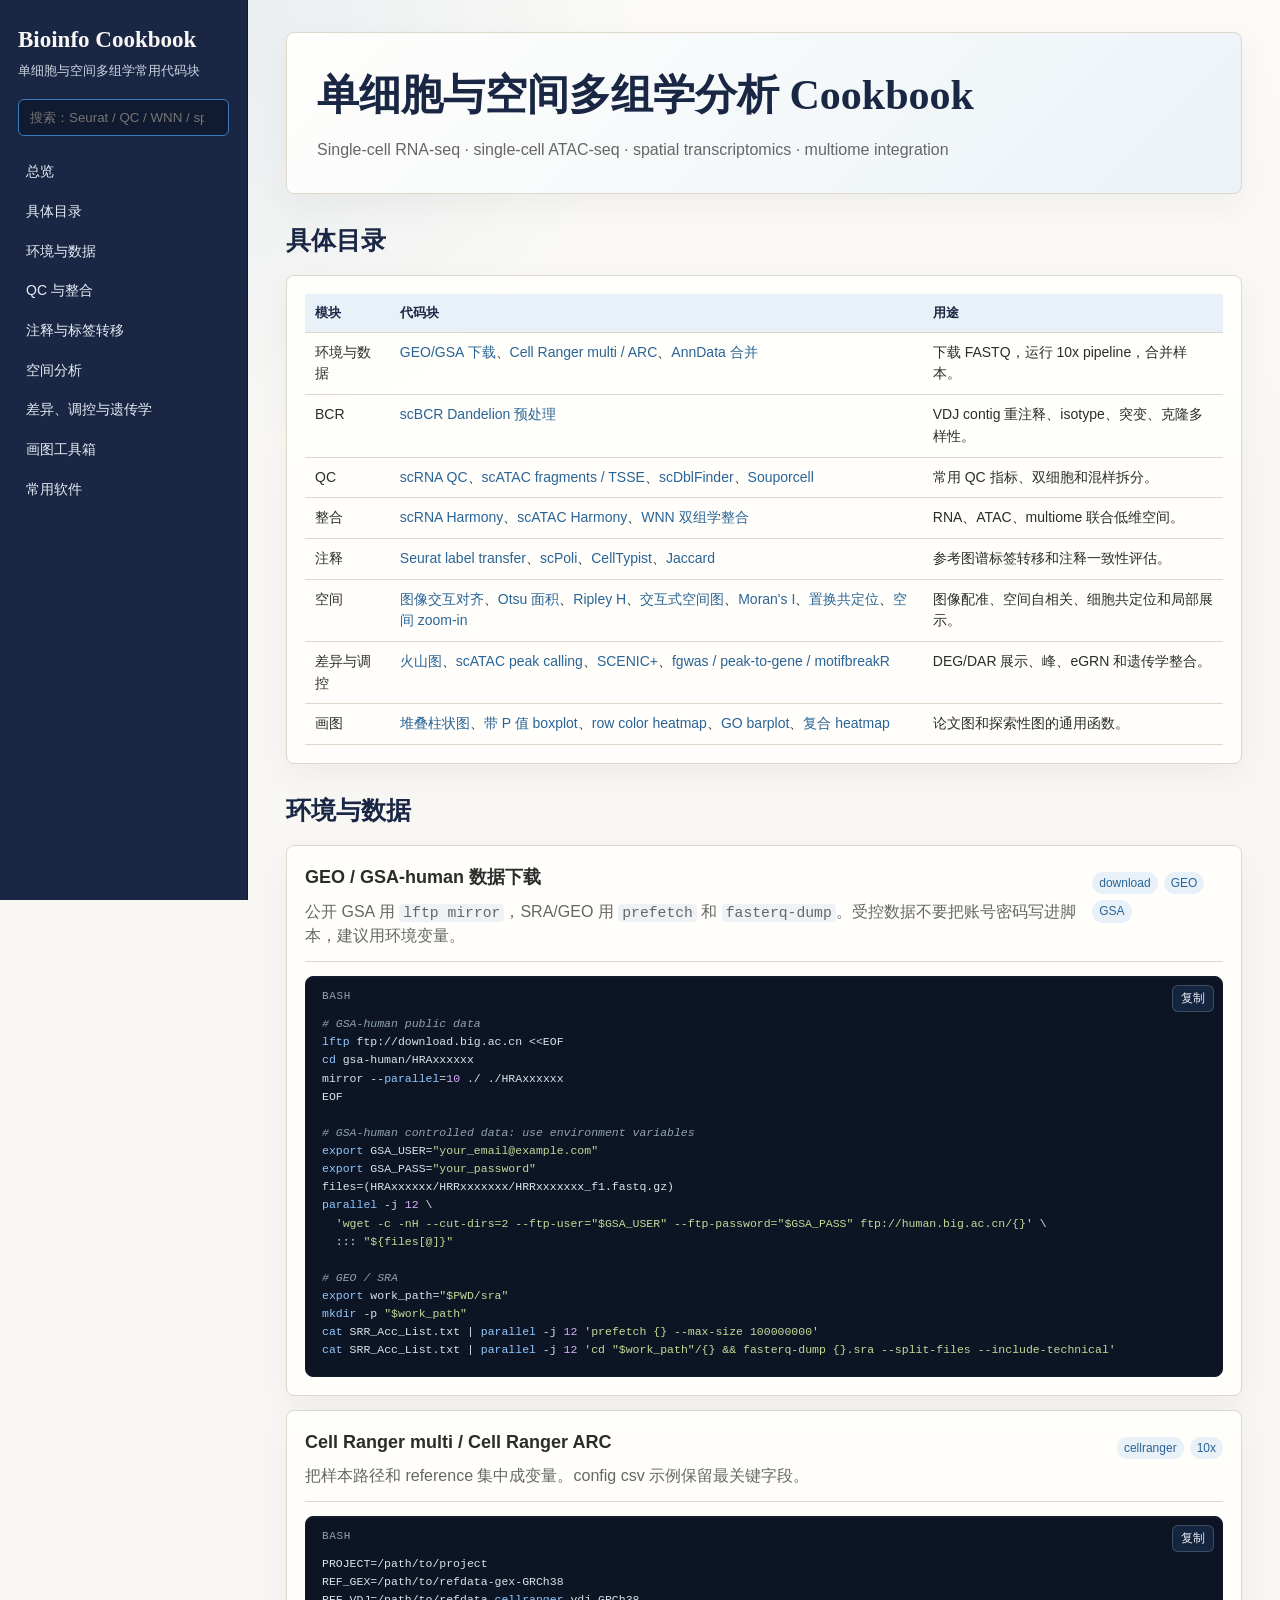
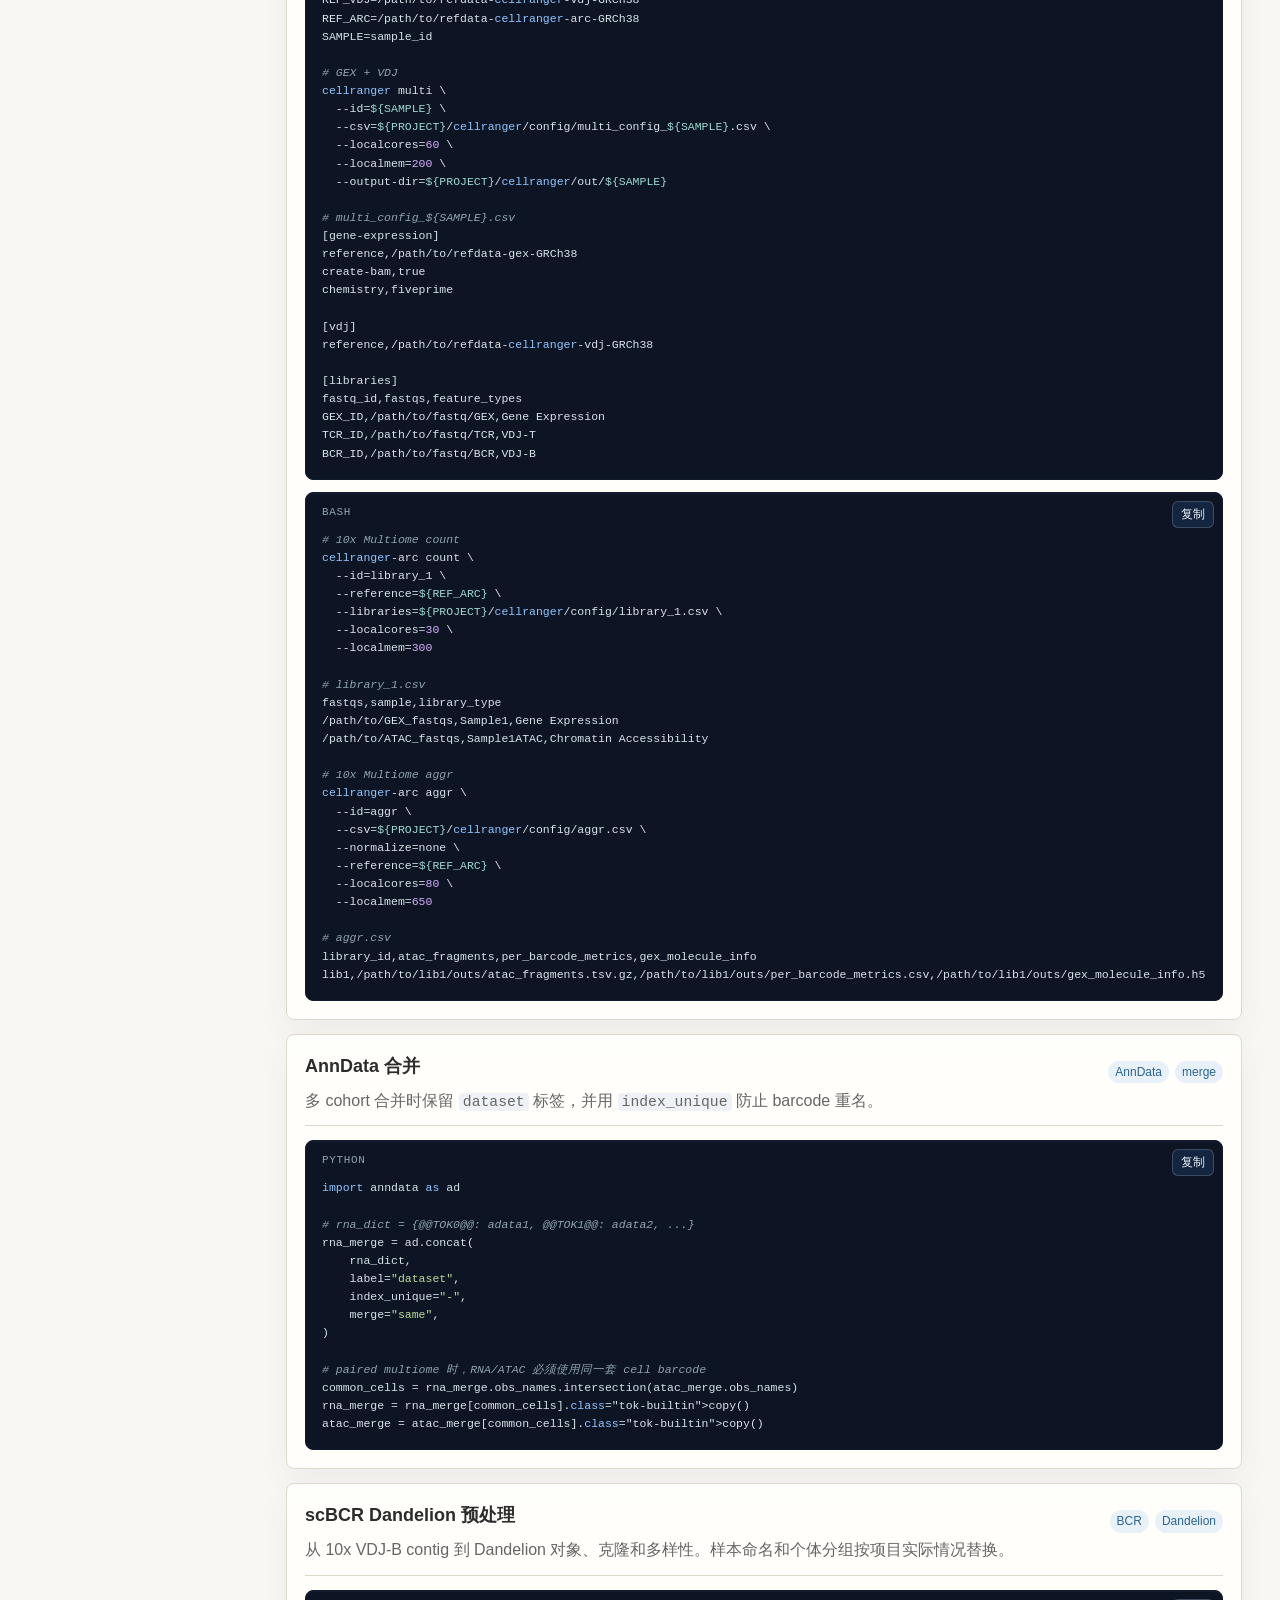
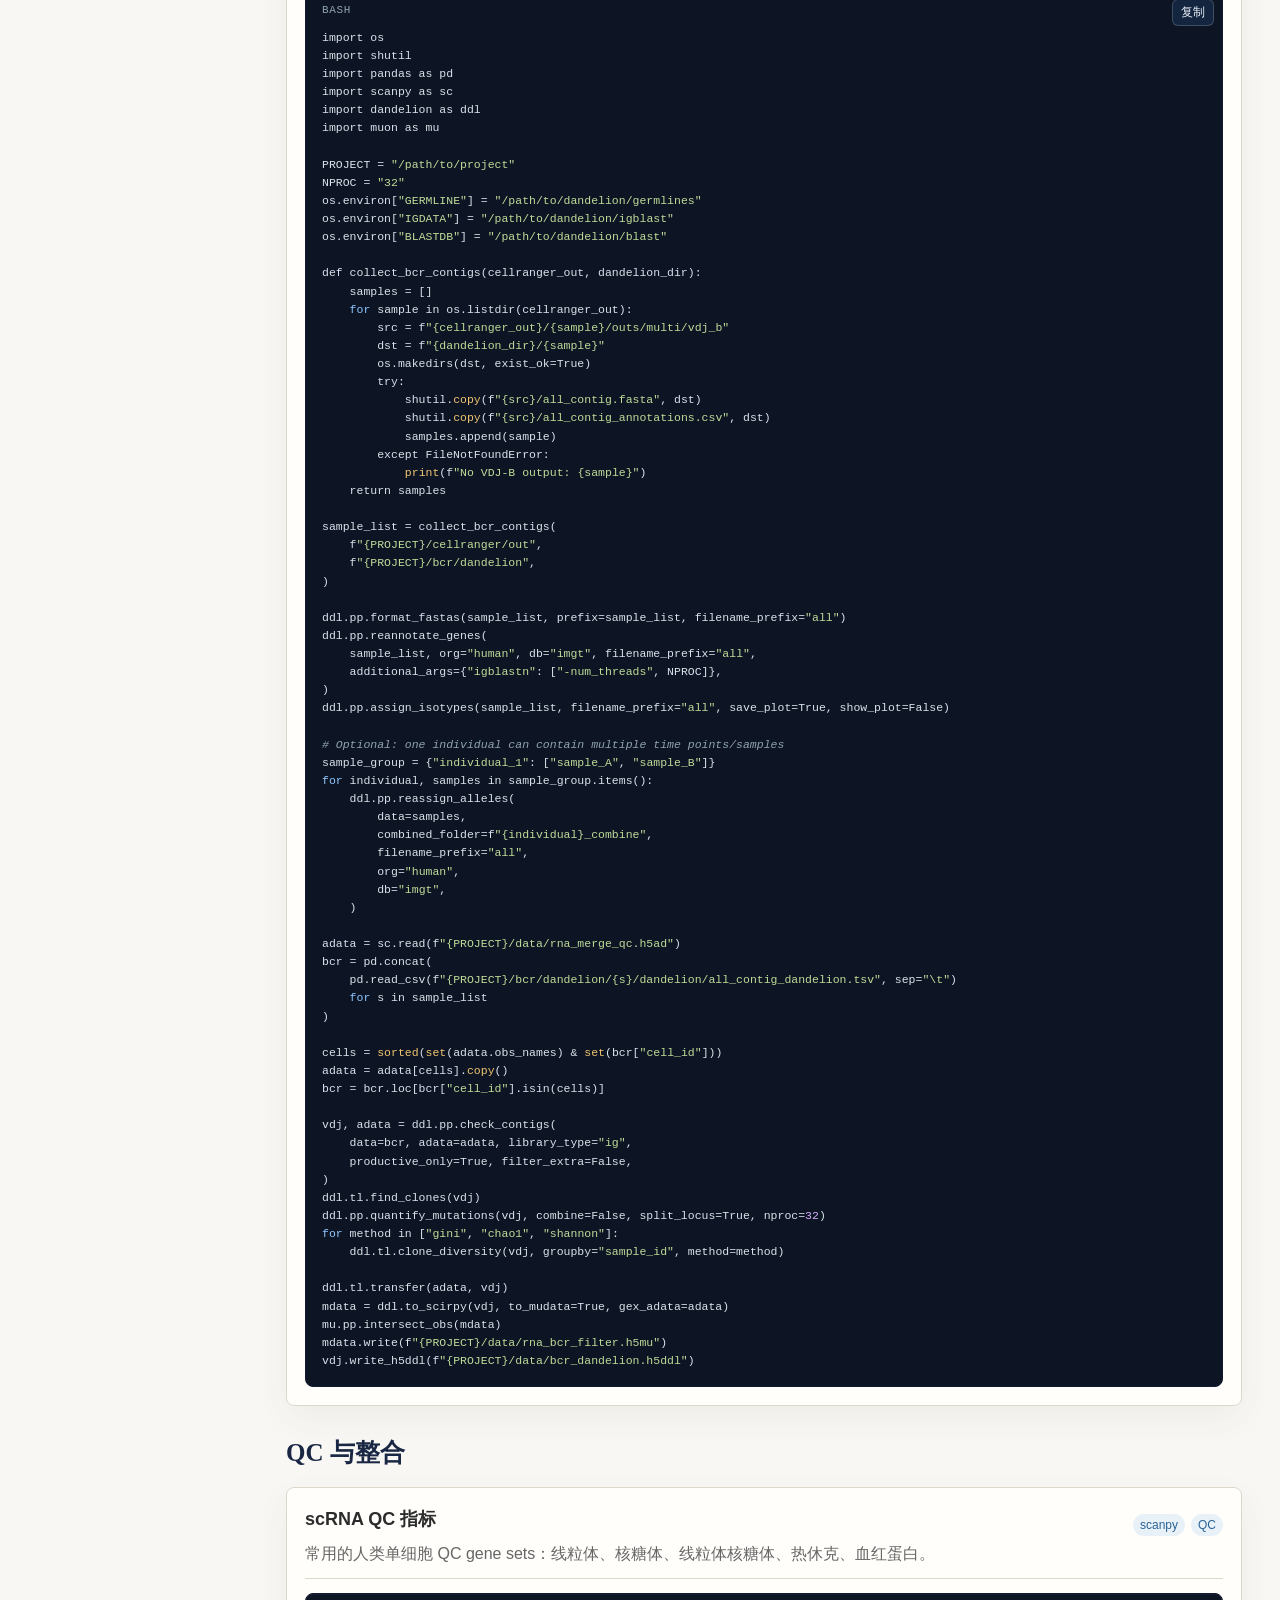
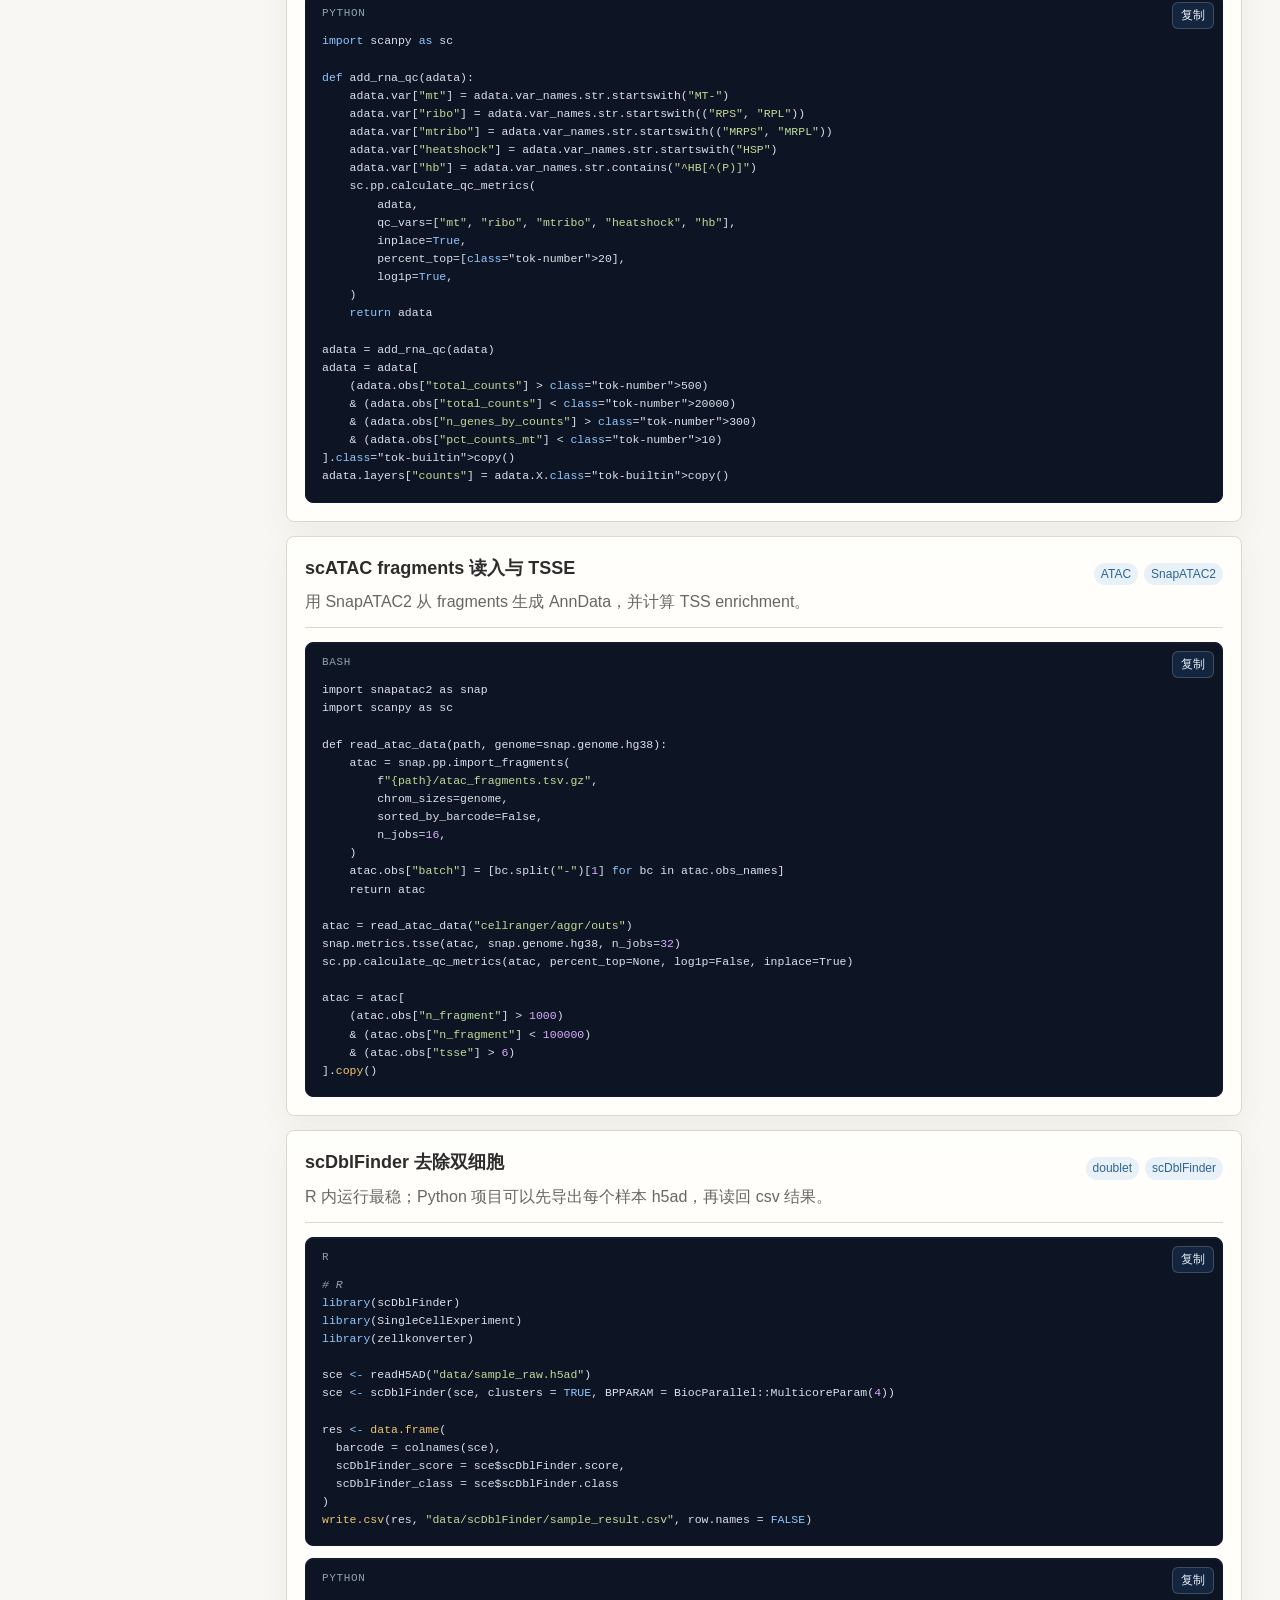
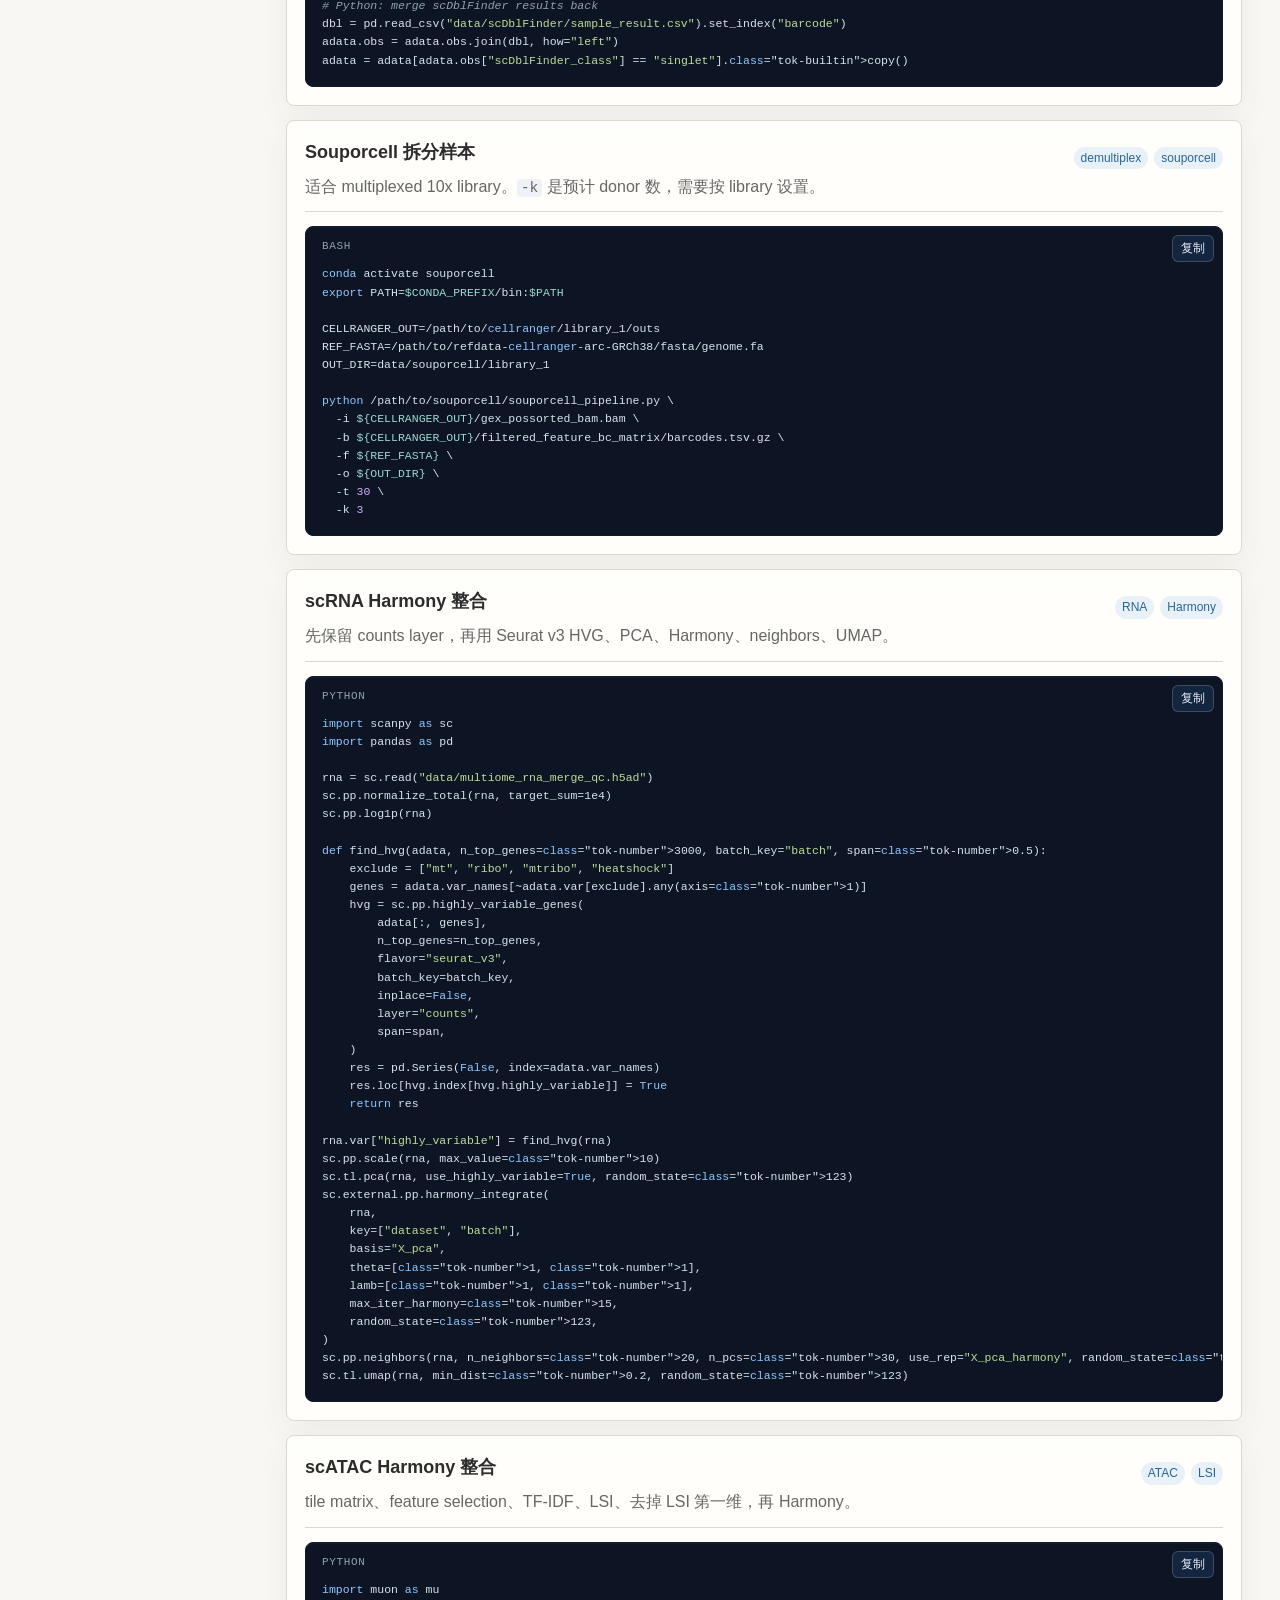
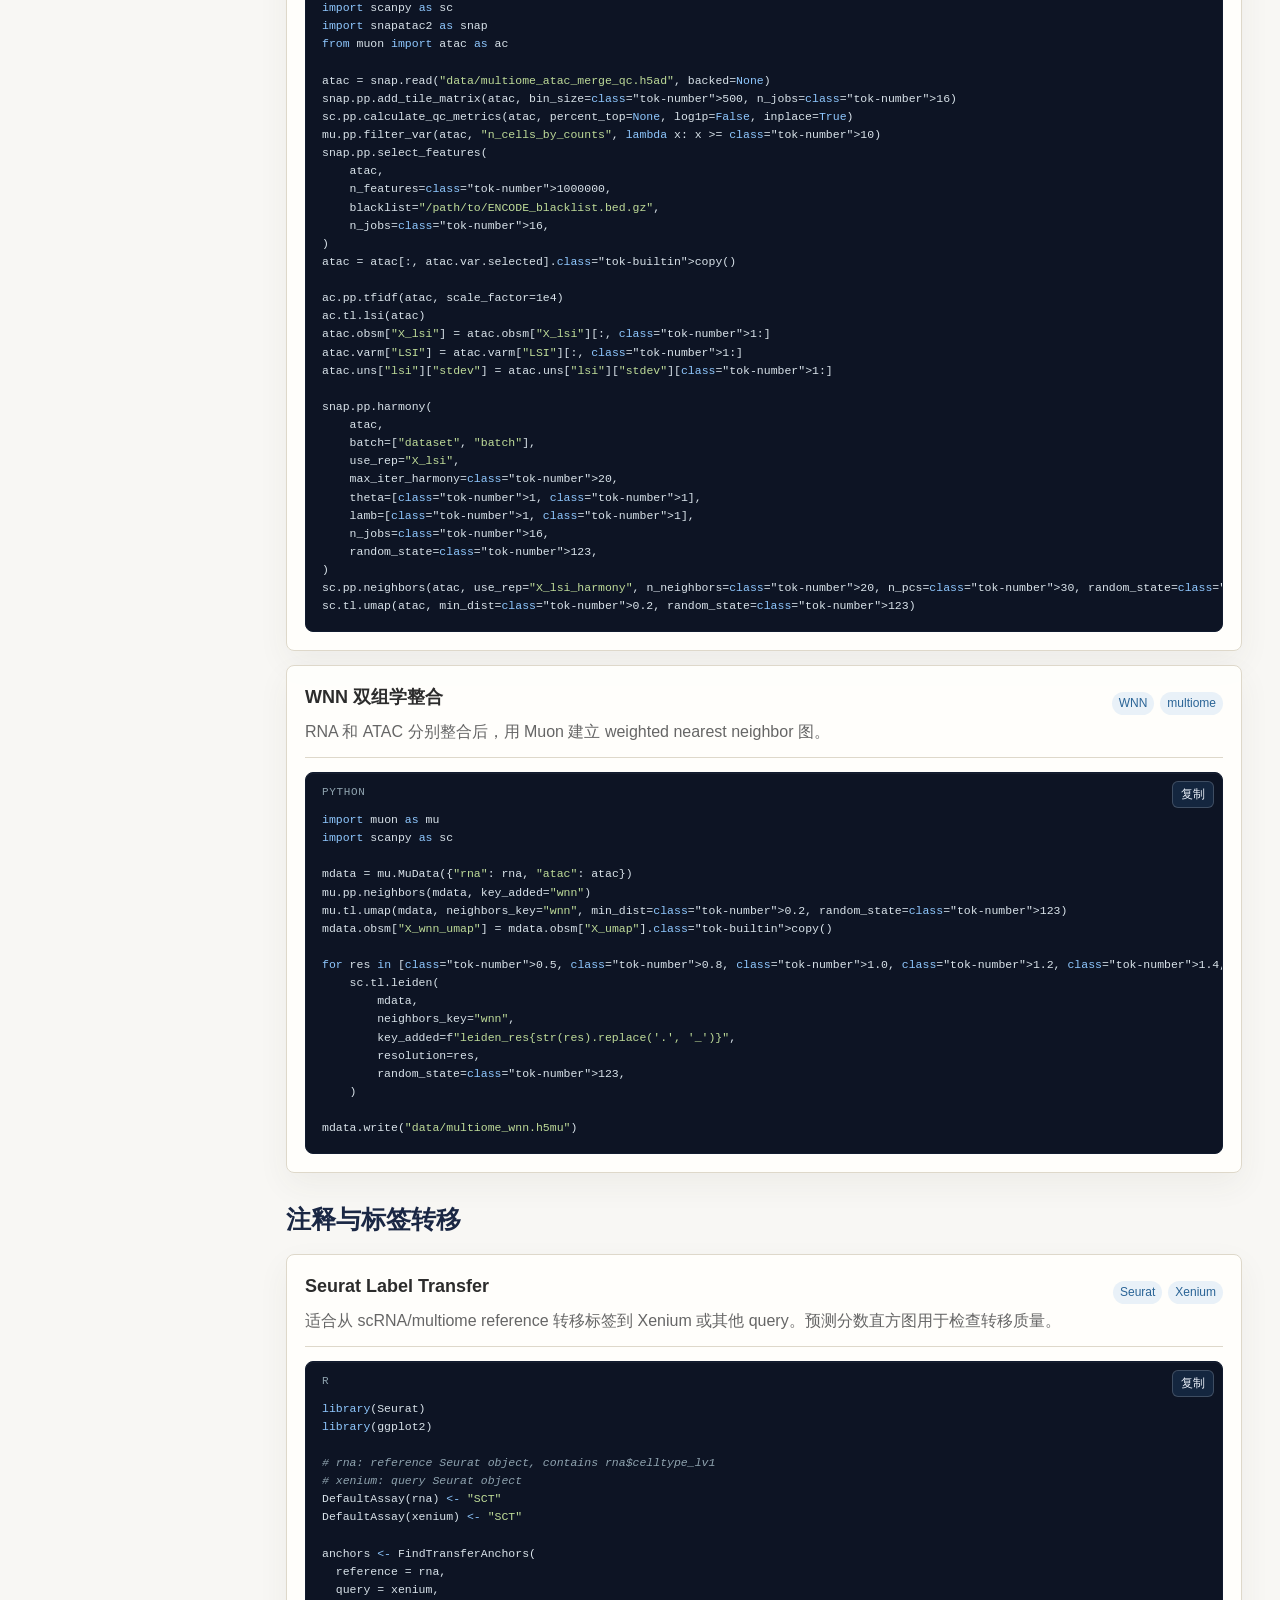
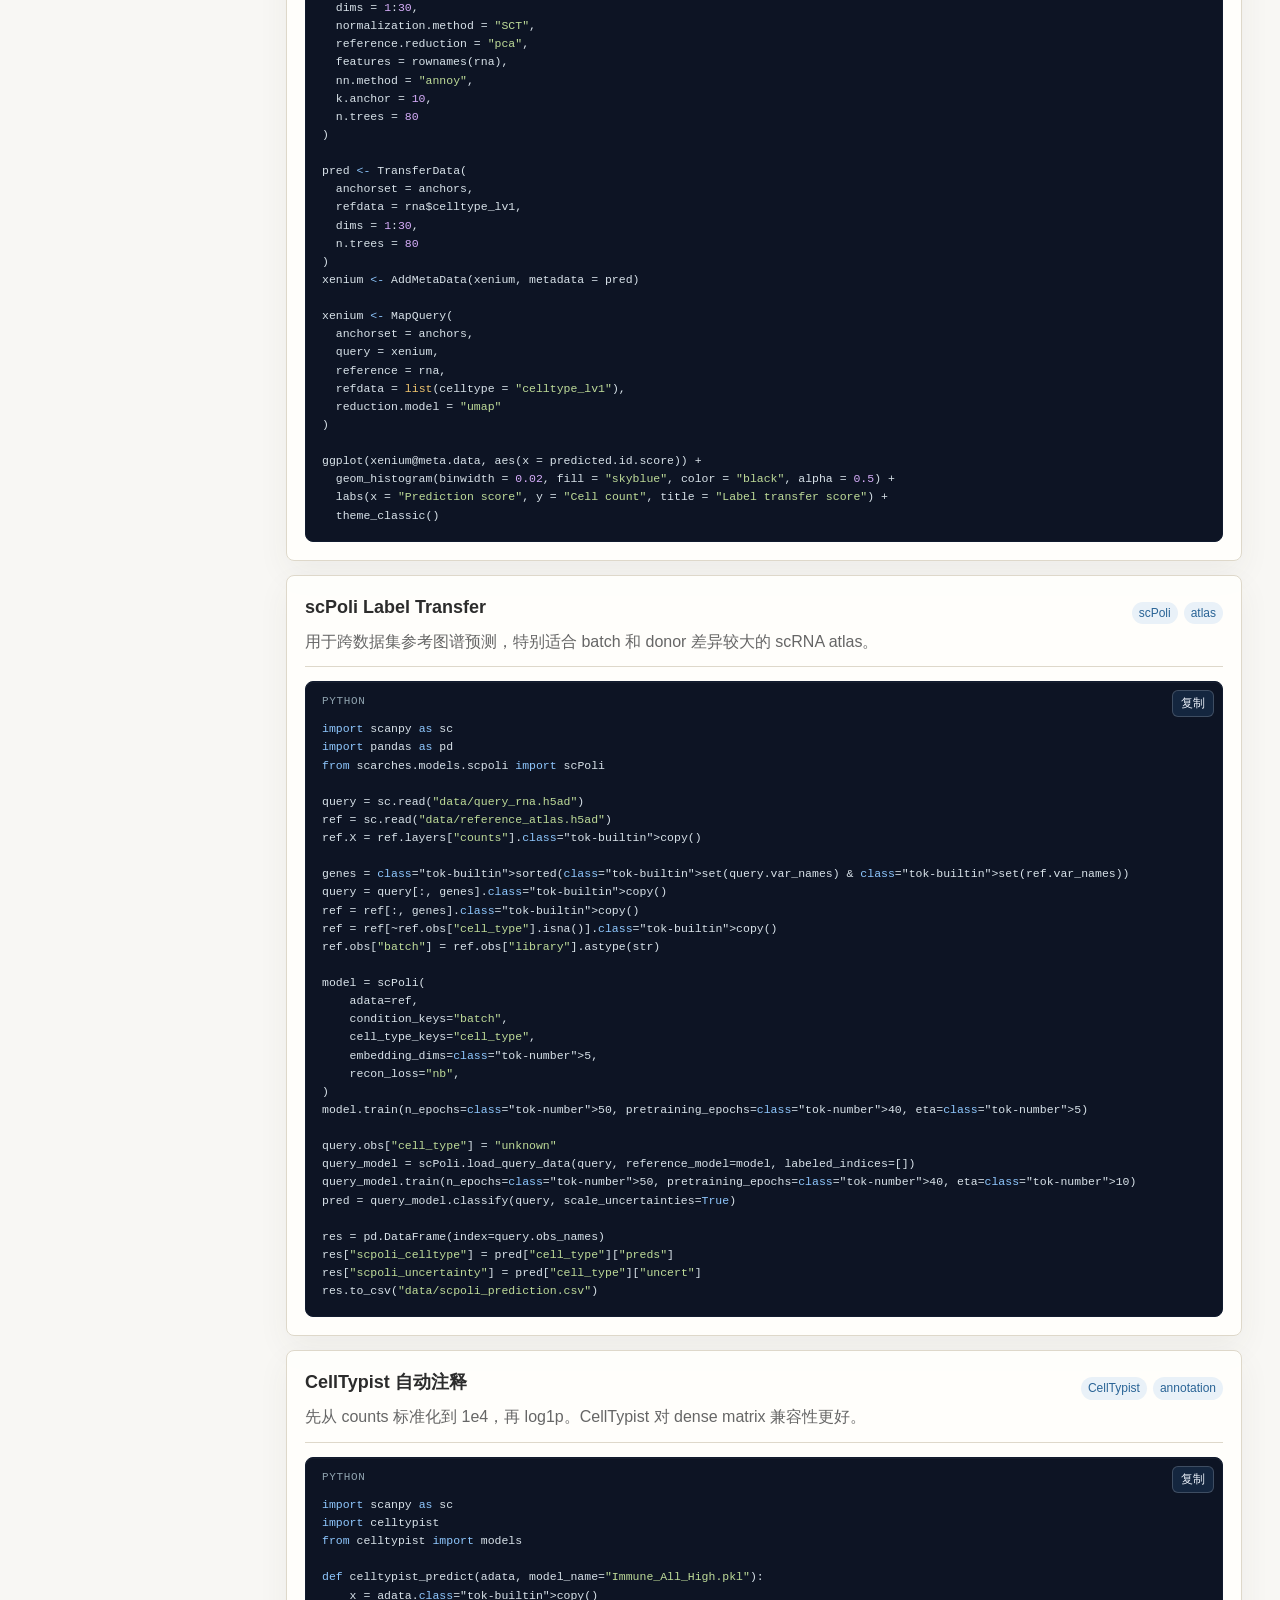
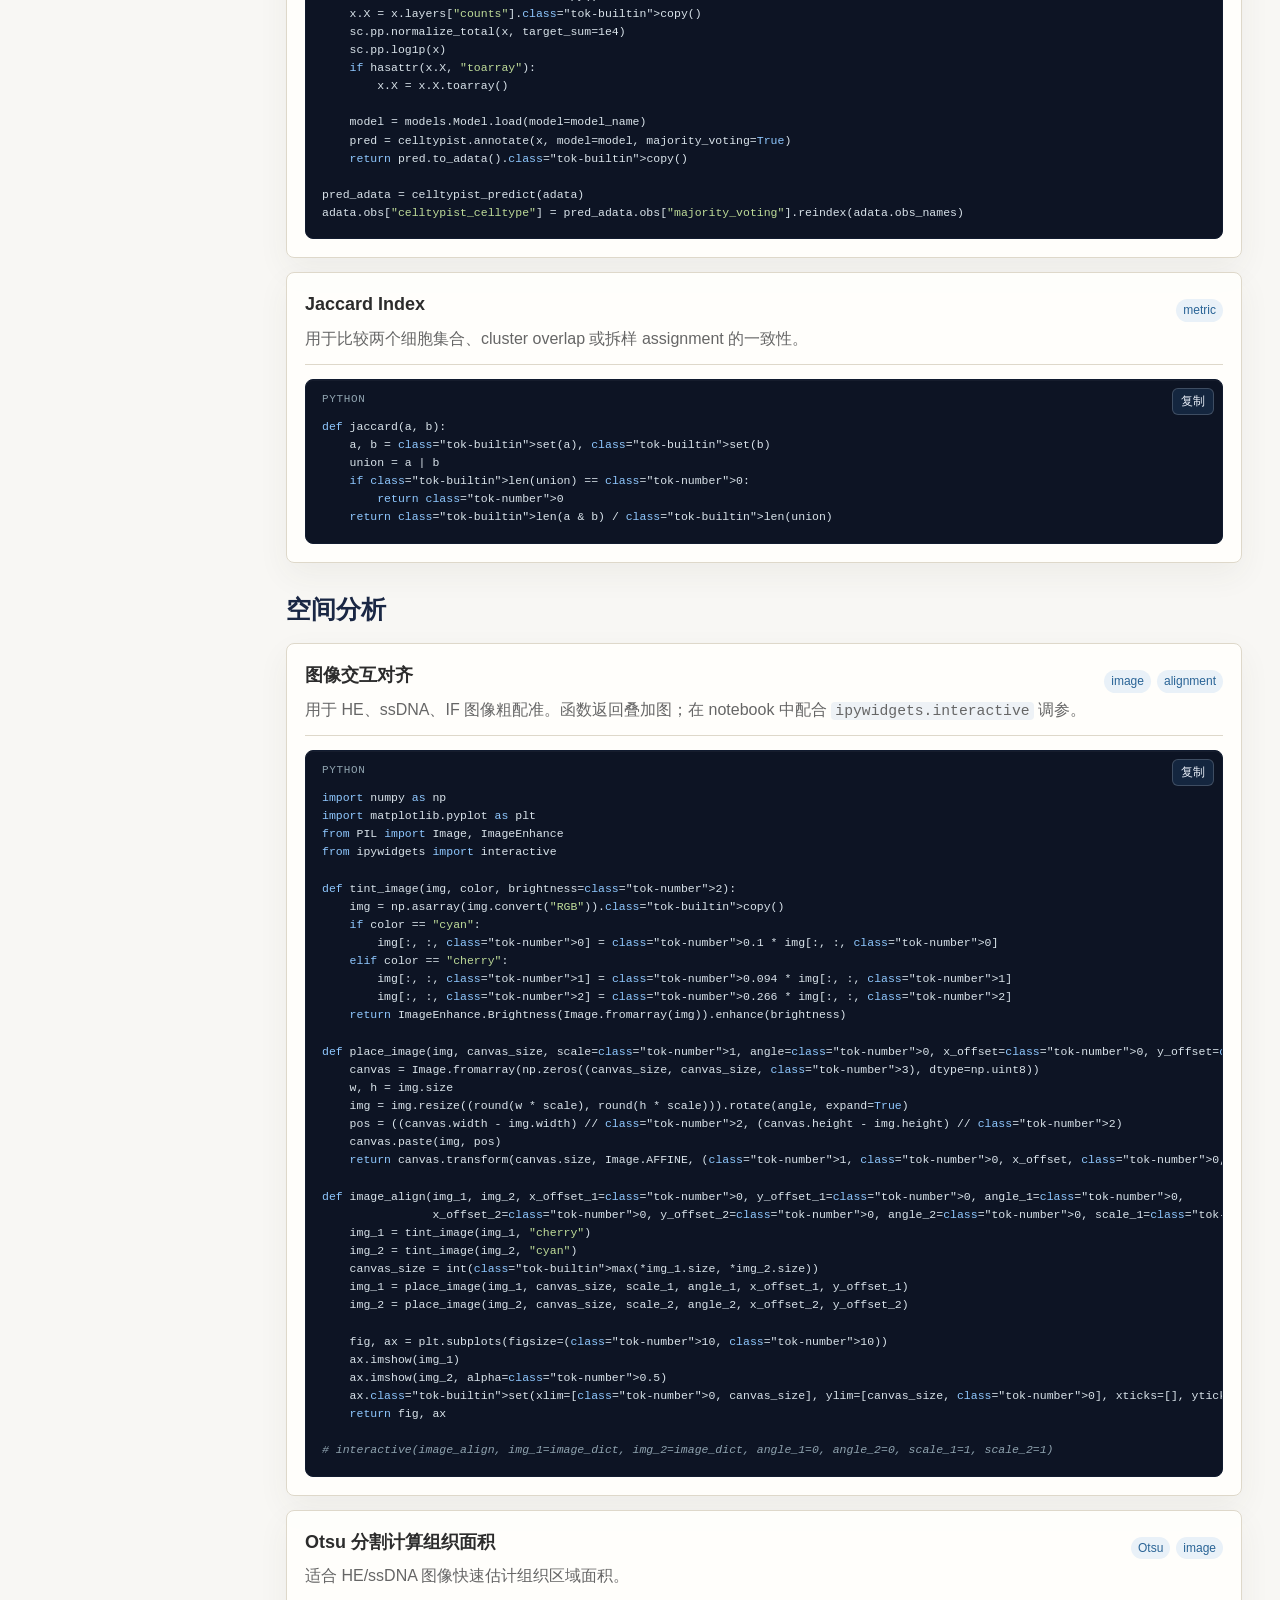
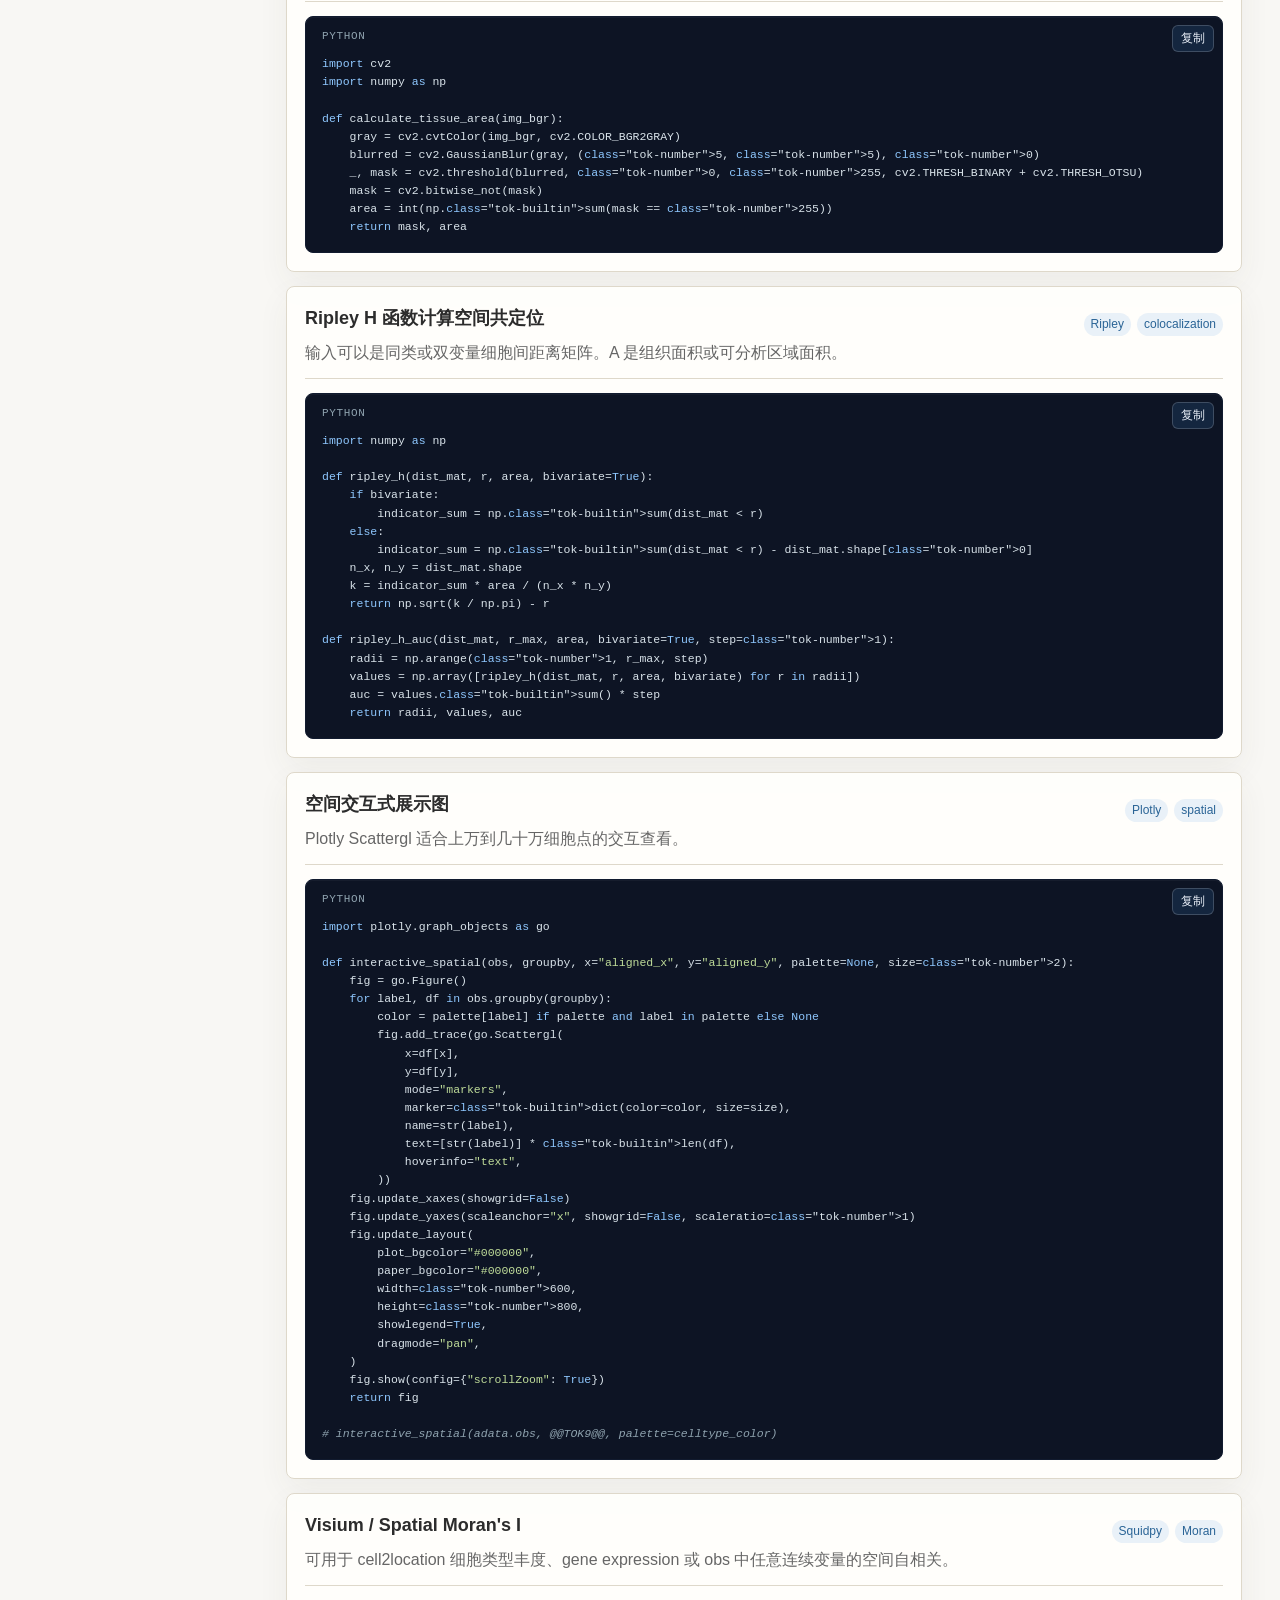
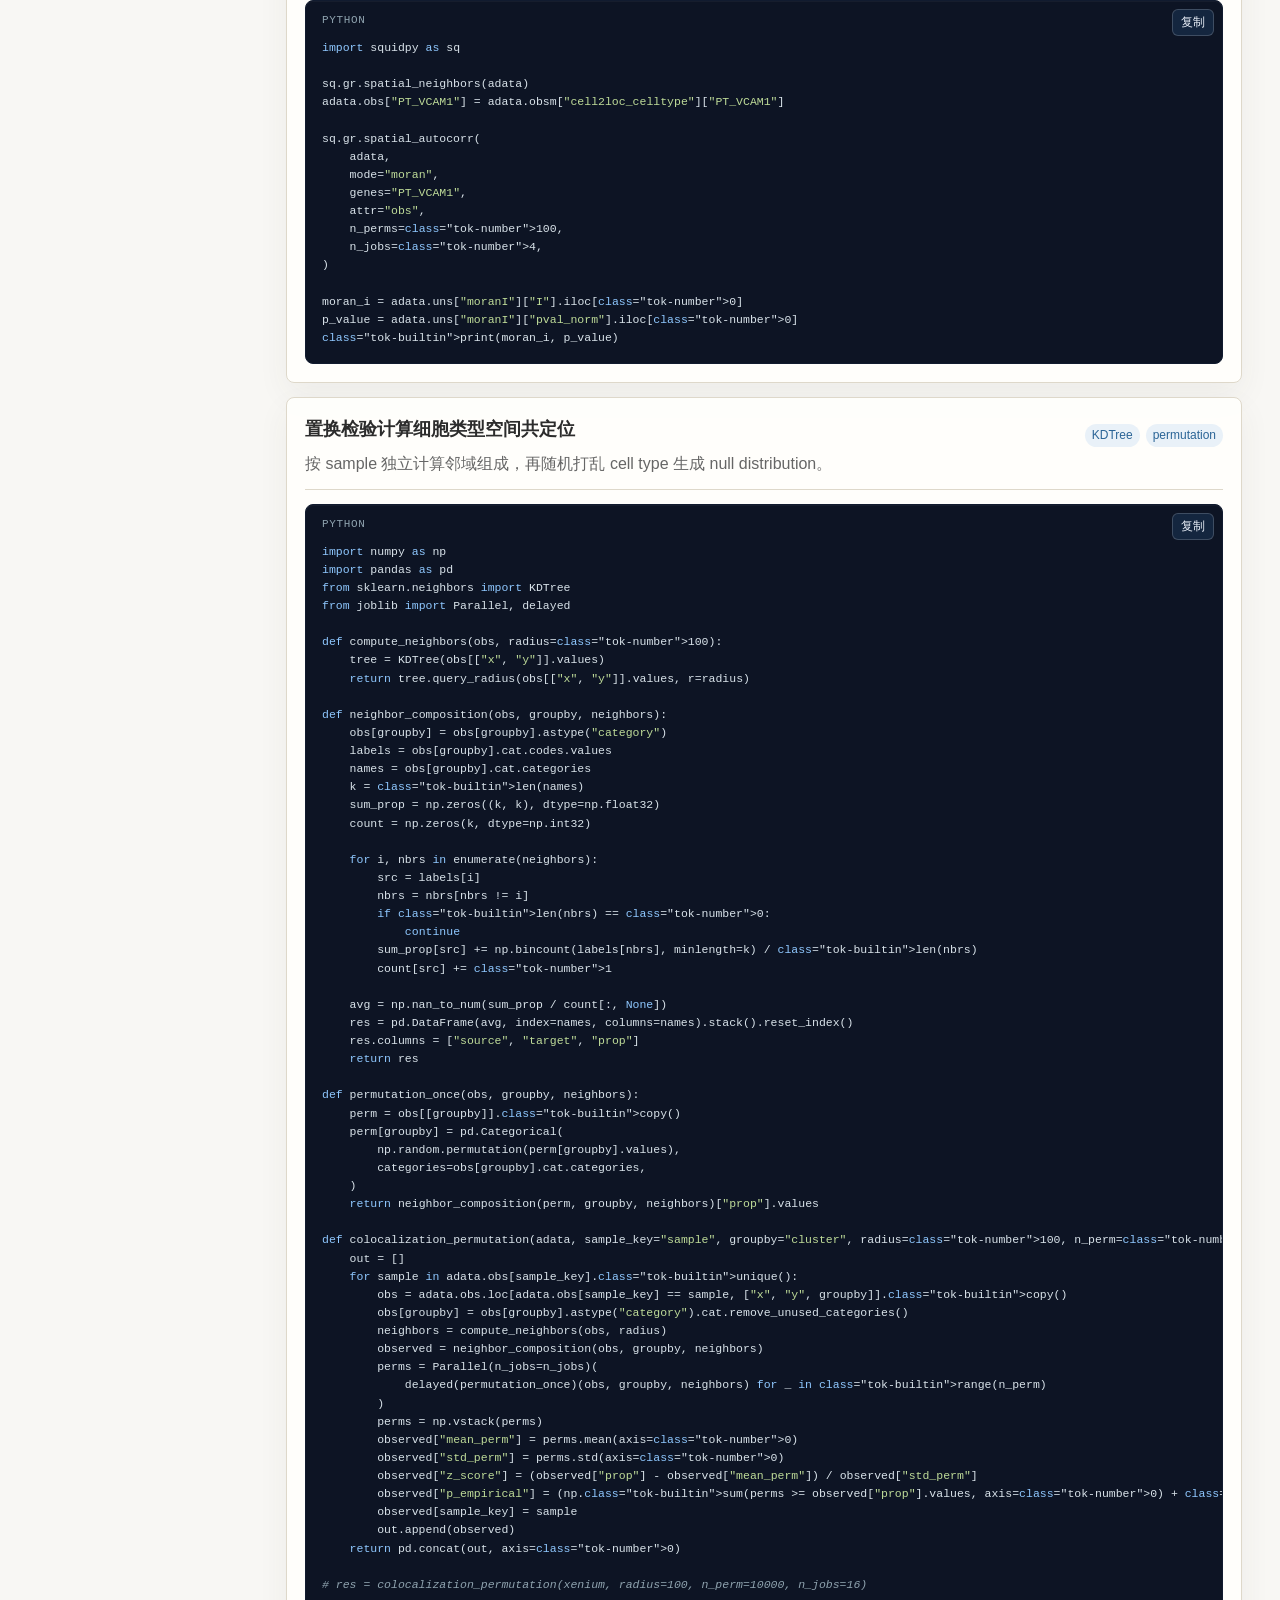
==== resources/bioinformatics_cookbook.html @ 4b8e0421 "Add interactive resources pages" ====
<!doctype html>
<html lang="zh-CN">
<head>
  <meta charset="utf-8">
  <meta name="viewport" content="width=device-width, initial-scale=1">
  <title>单细胞与空间多组学 Cookbook</title>
  <style>
    :root {
      --bg: #f8f7f4;
      --bg-soft: #fbfaf7;
      --ink: #2c2c2c;
      --muted: #666;
      --panel: rgba(255, 255, 252, 0.94);
      --line: #ded8ca;
      --accent: #2a6496;
      --accent-2: #c69c4a;
      --accent-soft: #e9f1f8;
      --deep: #1a2744;
      --blue: #3a7cbd;
      --code: #0d1424;
      --code-line: #17213a;
      --warn: #f8efe2;
    }
    * { box-sizing: border-box; }
    body {
      margin: 0;
      color: var(--ink);
      background:
        radial-gradient(circle at 15% 0%, rgba(58, 124, 189, 0.10), transparent 28rem),
        linear-gradient(180deg, #fbfaf6 0%, var(--bg) 32rem);
      font-family: -apple-system, BlinkMacSystemFont, "Segoe UI", "Noto Sans SC", sans-serif;
      line-height: 1.55;
    }
    a { color: var(--accent); text-decoration: none; }
    a:hover { text-decoration: underline; }
    .layout { display: grid; grid-template-columns: 248px minmax(0, 1fr); min-height: 100vh; }
    aside {
      position: sticky;
      top: 0;
      height: 100vh;
      overflow: auto;
      padding: 26px 18px;
      color: #f8f7f4;
      background: #1a2744;
      border-right: 1px solid #101a30;
      backdrop-filter: blur(16px);
    }
    aside h1 {
      margin: 0 0 8px;
      font-family: Georgia, "Times New Roman", "Noto Serif SC", serif;
      font-size: 23px;
      line-height: 1.18;
      color: #f8f7f4;
    }
    aside p { margin: 0 0 18px; color: #cbd5e1; font-size: 13px; }
    aside input {
      width: 100%;
      padding: 10px 11px;
      border: 1px solid #3a7cbd;
      border-radius: 6px;
      color: #f8f7f4;
      background: #101a30;
      outline: none;
    }
    aside input:focus { border-color: var(--accent); box-shadow: 0 0 0 3px rgba(42, 100, 150, 0.13); }
    nav { display: grid; gap: 4px; margin-top: 18px; }
    nav a { display: block; padding: 7px 8px; border-radius: 6px; color: #e6edf5; font-size: 14px; }
    nav a:hover { background: rgba(58, 124, 189, 0.25); text-decoration: none; }
    main { max-width: 1180px; width: 100%; margin: 0 auto; padding: 32px 28px 64px; }
    .hero, .card, .recipe, .table-wrap {
      background: var(--panel);
      border: 1px solid var(--line);
      border-radius: 8px;
      padding: 18px;
      box-shadow: 0 12px 32px rgba(68, 64, 55, 0.06);
    }
    .hero {
      padding: 30px;
      background:
        linear-gradient(135deg, rgba(255, 255, 252, 0.98), rgba(233, 241, 248, 0.92)),
        var(--panel);
    }
    .hero h2 {
      margin: 0 0 10px;
      font-family: Georgia, "Times New Roman", "Noto Serif SC", serif;
      font-size: clamp(28px, 4vw, 42px);
      font-weight: 650;
      letter-spacing: 0;
      color: var(--deep);
    }
    .hero p { margin: 0; max-width: 880px; color: var(--muted); }
    section { margin-top: 28px; }
    section > h2 {
      margin: 0 0 14px;
      font-family: Georgia, "Times New Roman", "Noto Serif SC", serif;
      font-size: 25px;
      color: var(--deep);
    }
    .grid { display: grid; grid-template-columns: repeat(2, minmax(0, 1fr)); gap: 14px; }
    .card h3, .recipe h3 { margin: 0 0 8px; font-size: 18px; }
    .card p, .recipe p { margin: 7px 0; }
    .recipe { margin-bottom: 14px; scroll-margin-top: 20px; }
    .recipe header {
      display: flex;
      align-items: flex-start;
      justify-content: space-between;
      gap: 14px;
      padding-bottom: 12px;
      margin-bottom: 14px;
      border-bottom: 1px solid var(--line);
    }
    .recipe header p { margin: 4px 0 0; color: var(--muted); }
    .recipe:hover { border-color: #c2d4ce; }
    .tags { display: flex; flex-wrap: wrap; gap: 6px; margin-top: 8px; }
    .tag {
      display: inline-block;
      padding: 2px 7px;
      border-radius: 999px;
      color: var(--accent);
      background: var(--accent-soft);
      font-size: 12px;
      white-space: nowrap;
    }
    .meta {
      display: grid;
      grid-template-columns: repeat(3, minmax(0, 1fr));
      gap: 10px;
      margin: 12px 0;
    }
    .meta div {
      padding: 10px;
      border: 1px solid var(--line);
      border-radius: 6px;
      background: #fbfcfe;
      font-size: 13px;
    }
    .meta strong { display: block; color: var(--muted); font-size: 12px; }
    table { width: 100%; border-collapse: collapse; font-size: 14px; }
    th, td { padding: 9px 10px; border-bottom: 1px solid var(--line); text-align: left; vertical-align: top; }
    th { background: #e9f1f8; color: var(--deep); font-size: 13px; }
    pre {
      overflow: auto;
      margin: 12px 0 0;
      padding: 16px;
      border: 1px solid #111b2f;
      border-radius: 8px;
      color: #d9e3ea;
      background: var(--code);
      font-size: 12.5px;
      line-height: 1.45;
      tab-size: 2;
      box-shadow: inset 0 1px 0 rgba(255,255,255,0.04);
    }
    .code-wrap { position: relative; }
    .copy-btn {
      position: absolute;
      top: 9px;
      right: 9px;
      z-index: 1;
      border: 1px solid rgba(255, 255, 255, 0.18);
      border-radius: 6px;
      padding: 4px 8px;
      color: #e8eef7;
      background: rgba(58, 124, 189, 0.18);
      font-size: 12px;
      cursor: pointer;
    }
    .copy-btn:hover { background: rgba(58, 124, 189, 0.34); }
    .copy-btn.copied { color: #1a2744; background: #c69c4a; border-color: #c69c4a; }
    pre::before {
      content: attr(data-lang);
      display: block;
      margin: -4px 0 10px;
      color: #8fa3af;
      font-size: 11px;
      letter-spacing: 0.06em;
      text-transform: uppercase;
    }
    code { font-family: ui-monospace, SFMono-Regular, Menlo, Consolas, monospace; font-size: 0.92em; }
    :not(pre) > code { padding: 1px 4px; border-radius: 4px; background: #eef2f6; }
    .tok-comment { color: #8fa3af; font-style: italic; }
    .tok-string { color: #bfdc99; }
    .tok-keyword { color: #8fc8ff; }
    .tok-builtin { color: #f0c56f; }
    .tok-number { color: #d7aefb; }
    .tok-var { color: #9bd9d0; }
    .note {
      padding: 12px 14px;
      border-left: 4px solid #b45309;
      border-radius: 6px;
      color: #5f370e;
      background: var(--warn);
    }
    .hidden { display: none !important; }
    @media (min-width: 1200px) {
      main { padding-left: 38px; padding-right: 38px; }
    }
    @media (max-width: 900px) {
      .layout { grid-template-columns: 1fr; }
      aside { position: relative; height: auto; padding: 18px 14px; }
      nav {
        grid-auto-flow: column;
        grid-auto-columns: max-content;
        overflow-x: auto;
        padding-bottom: 6px;
      }
      nav a { white-space: nowrap; }
      main { padding: 18px 12px 40px; }
      .grid, .meta { grid-template-columns: 1fr; }
      .recipe header { display: block; }
      .hero { padding: 22px 18px; }
      .table-wrap { overflow-x: auto; }
      table { min-width: 720px; }
      pre { margin-left: -4px; margin-right: -4px; padding: 14px 12px; font-size: 12px; border-radius: 7px; }
    }
    @media (max-width: 520px) {
      body { line-height: 1.5; }
      aside h1 { font-size: 21px; }
      section > h2 { font-size: 22px; }
      .recipe, .card, .table-wrap { padding: 14px; }
    }
  </style>
</head>
<body>
  <div class="layout">
    <aside>
      <h1>Bioinfo Cookbook</h1>
      <p>单细胞与空间多组学常用代码块</p>
      <input id="search" type="search" placeholder="搜索：Seurat / QC / WNN / spatial / volcano">
      <nav>
        <a href="#overview">总览</a>
        <a href="#directory">具体目录</a>
        <a href="#setup">环境与数据</a>
        <a href="#qc-integration">QC 与整合</a>
        <a href="#annotation">注释与标签转移</a>
        <a href="#spatial">空间分析</a>
        <a href="#diff-regulation">差异、调控与遗传学</a>
        <a href="#plotting">画图工具箱</a>
        <a href="#software">常用软件</a>
      </nav>
    </aside>

    <main>
      <div class="hero" id="overview">
        <h2>单细胞与空间多组学分析 Cookbook</h2>
        <p>Single-cell RNA-seq · single-cell ATAC-seq · spatial transcriptomics · multiome integration</p>
      </div>

      <section id="directory">
        <h2>具体目录</h2>
        <div class="table-wrap searchable">
          <table>
            <thead><tr><th>模块</th><th>代码块</th><th>用途</th></tr></thead>
            <tbody>
              <tr><td>环境与数据</td><td><a href="#download">GEO/GSA 下载</a>、<a href="#cellranger">Cell Ranger multi / ARC</a>、<a href="#anndata-merge">AnnData 合并</a></td><td>下载 FASTQ，运行 10x pipeline，合并样本。</td></tr>
              <tr><td>BCR</td><td><a href="#bcr">scBCR Dandelion 预处理</a></td><td>VDJ contig 重注释、isotype、突变、克隆多样性。</td></tr>
              <tr><td>QC</td><td><a href="#scrna-qc">scRNA QC</a>、<a href="#scatac-qc">scATAC fragments / TSSE</a>、<a href="#doublet">scDblFinder</a>、<a href="#souporcell">Souporcell</a></td><td>常用 QC 指标、双细胞和混样拆分。</td></tr>
              <tr><td>整合</td><td><a href="#rna-harmony">scRNA Harmony</a>、<a href="#atac-harmony">scATAC Harmony</a>、<a href="#wnn">WNN 双组学整合</a></td><td>RNA、ATAC、multiome 联合低维空间。</td></tr>
              <tr><td>注释</td><td><a href="#seurat-transfer">Seurat label transfer</a>、<a href="#scpoli">scPoli</a>、<a href="#celltypist">CellTypist</a>、<a href="#jaccard">Jaccard</a></td><td>参考图谱标签转移和注释一致性评估。</td></tr>
              <tr><td>空间</td><td><a href="#image-align">图像交互对齐</a>、<a href="#otsu-area">Otsu 面积</a>、<a href="#ripley">Ripley H</a>、<a href="#spatial-interactive">交互式空间图</a>、<a href="#moran">Moran's I</a>、<a href="#perm-colocal">置换共定位</a>、<a href="#spatial-zoomin">空间 zoom-in</a></td><td>图像配准、空间自相关、细胞共定位和局部展示。</td></tr>
              <tr><td>差异与调控</td><td><a href="#volcano">火山图</a>、<a href="#peak-calling">scATAC peak calling</a>、<a href="#scenic">SCENIC+</a>、<a href="#genetics">fgwas / peak-to-gene / motifbreakR</a></td><td>DEG/DAR 展示、峰、eGRN 和遗传学整合。</td></tr>
              <tr><td>画图</td><td><a href="#stack-bar">堆叠柱状图</a>、<a href="#boxplot-p">带 P 值 boxplot</a>、<a href="#heatmap-color">row color heatmap</a>、<a href="#go-barplot">GO barplot</a>、<a href="#joint-heatmap">复合 heatmap</a></td><td>论文图和探索性图的通用函数。</td></tr>
            </tbody>
          </table>
        </div>
      </section>

      <section id="setup">
        <h2>环境与数据</h2>

        <article class="recipe searchable" id="download">
          <header>
            <div>
              <h3>GEO / GSA-human 数据下载</h3>
              <p>公开 GSA 用 <code>lftp mirror</code>，SRA/GEO 用 <code>prefetch</code> 和 <code>fasterq-dump</code>。受控数据不要把账号密码写进脚本，建议用环境变量。</p>
            </div>
            <div class="tags"><span class="tag">download</span><span class="tag">GEO</span><span class="tag">GSA</span></div>
          </header>
          <pre><code># GSA-human public data
lftp ftp://download.big.ac.cn &lt;&lt;EOF
cd gsa-human/HRAxxxxxx
mirror --parallel=10 ./ ./HRAxxxxxx
EOF

# GSA-human controlled data: use environment variables
export GSA_USER="your_email@example.com"
export GSA_PASS="your_password"
files=(HRAxxxxxx/HRRxxxxxxx/HRRxxxxxxx_f1.fastq.gz)
parallel -j 12 \
  'wget -c -nH --cut-dirs=2 --ftp-user="$GSA_USER" --ftp-password="$GSA_PASS" ftp://human.big.ac.cn/{}' \
  ::: "${files[@]}"

# GEO / SRA
export work_path="$PWD/sra"
mkdir -p "$work_path"
cat SRR_Acc_List.txt | parallel -j 12 'prefetch {} --max-size 100000000'
cat SRR_Acc_List.txt | parallel -j 12 'cd "$work_path"/{} && fasterq-dump {}.sra --split-files --include-technical'</code></pre>
        </article>

        <article class="recipe searchable" id="cellranger">
          <header>
            <div>
              <h3>Cell Ranger multi / Cell Ranger ARC</h3>
              <p>把样本路径和 reference 集中成变量。config csv 示例保留最关键字段。</p>
            </div>
            <div class="tags"><span class="tag">cellranger</span><span class="tag">10x</span></div>
          </header>
          <pre><code>PROJECT=/path/to/project
REF_GEX=/path/to/refdata-gex-GRCh38
REF_VDJ=/path/to/refdata-cellranger-vdj-GRCh38
REF_ARC=/path/to/refdata-cellranger-arc-GRCh38
SAMPLE=sample_id

# GEX + VDJ
cellranger multi \
  --id=${SAMPLE} \
  --csv=${PROJECT}/cellranger/config/multi_config_${SAMPLE}.csv \
  --localcores=60 \
  --localmem=200 \
  --output-dir=${PROJECT}/cellranger/out/${SAMPLE}

# multi_config_${SAMPLE}.csv
[gene-expression]
reference,/path/to/refdata-gex-GRCh38
create-bam,true
chemistry,fiveprime

[vdj]
reference,/path/to/refdata-cellranger-vdj-GRCh38

[libraries]
fastq_id,fastqs,feature_types
GEX_ID,/path/to/fastq/GEX,Gene Expression
TCR_ID,/path/to/fastq/TCR,VDJ-T
BCR_ID,/path/to/fastq/BCR,VDJ-B</code></pre>
          <pre><code># 10x Multiome count
cellranger-arc count \
  --id=library_1 \
  --reference=${REF_ARC} \
  --libraries=${PROJECT}/cellranger/config/library_1.csv \
  --localcores=30 \
  --localmem=300

# library_1.csv
fastqs,sample,library_type
/path/to/GEX_fastqs,Sample1,Gene Expression
/path/to/ATAC_fastqs,Sample1ATAC,Chromatin Accessibility

# 10x Multiome aggr
cellranger-arc aggr \
  --id=aggr \
  --csv=${PROJECT}/cellranger/config/aggr.csv \
  --normalize=none \
  --reference=${REF_ARC} \
  --localcores=80 \
  --localmem=650

# aggr.csv
library_id,atac_fragments,per_barcode_metrics,gex_molecule_info
lib1,/path/to/lib1/outs/atac_fragments.tsv.gz,/path/to/lib1/outs/per_barcode_metrics.csv,/path/to/lib1/outs/gex_molecule_info.h5</code></pre>
        </article>

        <article class="recipe searchable" id="anndata-merge">
          <header>
            <div>
              <h3>AnnData 合并</h3>
              <p>多 cohort 合并时保留 <code>dataset</code> 标签，并用 <code>index_unique</code> 防止 barcode 重名。</p>
            </div>
            <div class="tags"><span class="tag">AnnData</span><span class="tag">merge</span></div>
          </header>
          <pre><code>import anndata as ad

# rna_dict = {"dataset1": adata1, "dataset2": adata2, ...}
rna_merge = ad.concat(
    rna_dict,
    label="dataset",
    index_unique="-",
    merge="same",
)

# paired multiome 时，RNA/ATAC 必须使用同一套 cell barcode
common_cells = rna_merge.obs_names.intersection(atac_merge.obs_names)
rna_merge = rna_merge[common_cells].copy()
atac_merge = atac_merge[common_cells].copy()</code></pre>
        </article>

        <article class="recipe searchable" id="bcr">
          <header>
            <div>
              <h3>scBCR Dandelion 预处理</h3>
              <p>从 10x VDJ-B contig 到 Dandelion 对象、克隆和多样性。样本命名和个体分组按项目实际情况替换。</p>
            </div>
            <div class="tags"><span class="tag">BCR</span><span class="tag">Dandelion</span></div>
          </header>
          <pre><code>import os
import shutil
import pandas as pd
import scanpy as sc
import dandelion as ddl
import muon as mu

PROJECT = "/path/to/project"
NPROC = "32"
os.environ["GERMLINE"] = "/path/to/dandelion/germlines"
os.environ["IGDATA"] = "/path/to/dandelion/igblast"
os.environ["BLASTDB"] = "/path/to/dandelion/blast"

def collect_bcr_contigs(cellranger_out, dandelion_dir):
    samples = []
    for sample in os.listdir(cellranger_out):
        src = f"{cellranger_out}/{sample}/outs/multi/vdj_b"
        dst = f"{dandelion_dir}/{sample}"
        os.makedirs(dst, exist_ok=True)
        try:
            shutil.copy(f"{src}/all_contig.fasta", dst)
            shutil.copy(f"{src}/all_contig_annotations.csv", dst)
            samples.append(sample)
        except FileNotFoundError:
            print(f"No VDJ-B output: {sample}")
    return samples

sample_list = collect_bcr_contigs(
    f"{PROJECT}/cellranger/out",
    f"{PROJECT}/bcr/dandelion",
)

ddl.pp.format_fastas(sample_list, prefix=sample_list, filename_prefix="all")
ddl.pp.reannotate_genes(
    sample_list, org="human", db="imgt", filename_prefix="all",
    additional_args={"igblastn": ["-num_threads", NPROC]},
)
ddl.pp.assign_isotypes(sample_list, filename_prefix="all", save_plot=True, show_plot=False)

# Optional: one individual can contain multiple time points/samples
sample_group = {"individual_1": ["sample_A", "sample_B"]}
for individual, samples in sample_group.items():
    ddl.pp.reassign_alleles(
        data=samples,
        combined_folder=f"{individual}_combine",
        filename_prefix="all",
        org="human",
        db="imgt",
    )

adata = sc.read(f"{PROJECT}/data/rna_merge_qc.h5ad")
bcr = pd.concat(
    pd.read_csv(f"{PROJECT}/bcr/dandelion/{s}/dandelion/all_contig_dandelion.tsv", sep="\t")
    for s in sample_list
)

cells = sorted(set(adata.obs_names) & set(bcr["cell_id"]))
adata = adata[cells].copy()
bcr = bcr.loc[bcr["cell_id"].isin(cells)]

vdj, adata = ddl.pp.check_contigs(
    data=bcr, adata=adata, library_type="ig",
    productive_only=True, filter_extra=False,
)
ddl.tl.find_clones(vdj)
ddl.pp.quantify_mutations(vdj, combine=False, split_locus=True, nproc=32)
for method in ["gini", "chao1", "shannon"]:
    ddl.tl.clone_diversity(vdj, groupby="sample_id", method=method)

ddl.tl.transfer(adata, vdj)
mdata = ddl.to_scirpy(vdj, to_mudata=True, gex_adata=adata)
mu.pp.intersect_obs(mdata)
mdata.write(f"{PROJECT}/data/rna_bcr_filter.h5mu")
vdj.write_h5ddl(f"{PROJECT}/data/bcr_dandelion.h5ddl")</code></pre>
        </article>
      </section>

      <section id="qc-integration">
        <h2>QC 与整合</h2>

        <article class="recipe searchable" id="scrna-qc">
          <header>
            <div>
              <h3>scRNA QC 指标</h3>
              <p>常用的人类单细胞 QC gene sets：线粒体、核糖体、线粒体核糖体、热休克、血红蛋白。</p>
            </div>
            <div class="tags"><span class="tag">scanpy</span><span class="tag">QC</span></div>
          </header>
          <pre><code>import scanpy as sc

def add_rna_qc(adata):
    adata.var["mt"] = adata.var_names.str.startswith("MT-")
    adata.var["ribo"] = adata.var_names.str.startswith(("RPS", "RPL"))
    adata.var["mtribo"] = adata.var_names.str.startswith(("MRPS", "MRPL"))
    adata.var["heatshock"] = adata.var_names.str.startswith("HSP")
    adata.var["hb"] = adata.var_names.str.contains("^HB[^(P)]")
    sc.pp.calculate_qc_metrics(
        adata,
        qc_vars=["mt", "ribo", "mtribo", "heatshock", "hb"],
        inplace=True,
        percent_top=[20],
        log1p=True,
    )
    return adata

adata = add_rna_qc(adata)
adata = adata[
    (adata.obs["total_counts"] > 500)
    & (adata.obs["total_counts"] < 20000)
    & (adata.obs["n_genes_by_counts"] > 300)
    & (adata.obs["pct_counts_mt"] < 10)
].copy()
adata.layers["counts"] = adata.X.copy()</code></pre>
        </article>

        <article class="recipe searchable" id="scatac-qc">
          <header>
            <div>
              <h3>scATAC fragments 读入与 TSSE</h3>
              <p>用 SnapATAC2 从 fragments 生成 AnnData，并计算 TSS enrichment。</p>
            </div>
            <div class="tags"><span class="tag">ATAC</span><span class="tag">SnapATAC2</span></div>
          </header>
          <pre><code>import snapatac2 as snap
import scanpy as sc

def read_atac_data(path, genome=snap.genome.hg38):
    atac = snap.pp.import_fragments(
        f"{path}/atac_fragments.tsv.gz",
        chrom_sizes=genome,
        sorted_by_barcode=False,
        n_jobs=16,
    )
    atac.obs["batch"] = [bc.split("-")[1] for bc in atac.obs_names]
    return atac

atac = read_atac_data("cellranger/aggr/outs")
snap.metrics.tsse(atac, snap.genome.hg38, n_jobs=32)
sc.pp.calculate_qc_metrics(atac, percent_top=None, log1p=False, inplace=True)

atac = atac[
    (atac.obs["n_fragment"] > 1000)
    & (atac.obs["n_fragment"] < 100000)
    & (atac.obs["tsse"] > 6)
].copy()</code></pre>
        </article>

        <article class="recipe searchable" id="doublet">
          <header>
            <div>
              <h3>scDblFinder 去除双细胞</h3>
              <p>R 内运行最稳；Python 项目可以先导出每个样本 h5ad，再读回 csv 结果。</p>
            </div>
            <div class="tags"><span class="tag">doublet</span><span class="tag">scDblFinder</span></div>
          </header>
          <pre><code># R
library(scDblFinder)
library(SingleCellExperiment)
library(zellkonverter)

sce <- readH5AD("data/sample_raw.h5ad")
sce <- scDblFinder(sce, clusters = TRUE, BPPARAM = BiocParallel::MulticoreParam(4))

res <- data.frame(
  barcode = colnames(sce),
  scDblFinder_score = sce$scDblFinder.score,
  scDblFinder_class = sce$scDblFinder.class
)
write.csv(res, "data/scDblFinder/sample_result.csv", row.names = FALSE)</code></pre>
          <pre><code># Python: merge scDblFinder results back
dbl = pd.read_csv("data/scDblFinder/sample_result.csv").set_index("barcode")
adata.obs = adata.obs.join(dbl, how="left")
adata = adata[adata.obs["scDblFinder_class"] == "singlet"].copy()</code></pre>
        </article>

        <article class="recipe searchable" id="souporcell">
          <header>
            <div>
              <h3>Souporcell 拆分样本</h3>
              <p>适合 multiplexed 10x library。<code>-k</code> 是预计 donor 数，需要按 library 设置。</p>
            </div>
            <div class="tags"><span class="tag">demultiplex</span><span class="tag">souporcell</span></div>
          </header>
          <pre><code>conda activate souporcell
export PATH=$CONDA_PREFIX/bin:$PATH

CELLRANGER_OUT=/path/to/cellranger/library_1/outs
REF_FASTA=/path/to/refdata-cellranger-arc-GRCh38/fasta/genome.fa
OUT_DIR=data/souporcell/library_1

python /path/to/souporcell/souporcell_pipeline.py \
  -i ${CELLRANGER_OUT}/gex_possorted_bam.bam \
  -b ${CELLRANGER_OUT}/filtered_feature_bc_matrix/barcodes.tsv.gz \
  -f ${REF_FASTA} \
  -o ${OUT_DIR} \
  -t 30 \
  -k 3</code></pre>
        </article>

        <article class="recipe searchable" id="rna-harmony">
          <header>
            <div>
              <h3>scRNA Harmony 整合</h3>
              <p>先保留 counts layer，再用 Seurat v3 HVG、PCA、Harmony、neighbors、UMAP。</p>
            </div>
            <div class="tags"><span class="tag">RNA</span><span class="tag">Harmony</span></div>
          </header>
          <pre><code>import scanpy as sc
import pandas as pd

rna = sc.read("data/multiome_rna_merge_qc.h5ad")
sc.pp.normalize_total(rna, target_sum=1e4)
sc.pp.log1p(rna)

def find_hvg(adata, n_top_genes=3000, batch_key="batch", span=0.5):
    exclude = ["mt", "ribo", "mtribo", "heatshock"]
    genes = adata.var_names[~adata.var[exclude].any(axis=1)]
    hvg = sc.pp.highly_variable_genes(
        adata[:, genes],
        n_top_genes=n_top_genes,
        flavor="seurat_v3",
        batch_key=batch_key,
        inplace=False,
        layer="counts",
        span=span,
    )
    res = pd.Series(False, index=adata.var_names)
    res.loc[hvg.index[hvg.highly_variable]] = True
    return res

rna.var["highly_variable"] = find_hvg(rna)
sc.pp.scale(rna, max_value=10)
sc.tl.pca(rna, use_highly_variable=True, random_state=123)
sc.external.pp.harmony_integrate(
    rna,
    key=["dataset", "batch"],
    basis="X_pca",
    theta=[1, 1],
    lamb=[1, 1],
    max_iter_harmony=15,
    random_state=123,
)
sc.pp.neighbors(rna, n_neighbors=20, n_pcs=30, use_rep="X_pca_harmony", random_state=123)
sc.tl.umap(rna, min_dist=0.2, random_state=123)</code></pre>
        </article>

        <article class="recipe searchable" id="atac-harmony">
          <header>
            <div>
              <h3>scATAC Harmony 整合</h3>
              <p>tile matrix、feature selection、TF-IDF、LSI、去掉 LSI 第一维，再 Harmony。</p>
            </div>
            <div class="tags"><span class="tag">ATAC</span><span class="tag">LSI</span></div>
          </header>
          <pre><code>import muon as mu
import scanpy as sc
import snapatac2 as snap
from muon import atac as ac

atac = snap.read("data/multiome_atac_merge_qc.h5ad", backed=None)
snap.pp.add_tile_matrix(atac, bin_size=500, n_jobs=16)
sc.pp.calculate_qc_metrics(atac, percent_top=None, log1p=False, inplace=True)
mu.pp.filter_var(atac, "n_cells_by_counts", lambda x: x >= 10)
snap.pp.select_features(
    atac,
    n_features=1000000,
    blacklist="/path/to/ENCODE_blacklist.bed.gz",
    n_jobs=16,
)
atac = atac[:, atac.var.selected].copy()

ac.pp.tfidf(atac, scale_factor=1e4)
ac.tl.lsi(atac)
atac.obsm["X_lsi"] = atac.obsm["X_lsi"][:, 1:]
atac.varm["LSI"] = atac.varm["LSI"][:, 1:]
atac.uns["lsi"]["stdev"] = atac.uns["lsi"]["stdev"][1:]

snap.pp.harmony(
    atac,
    batch=["dataset", "batch"],
    use_rep="X_lsi",
    max_iter_harmony=20,
    theta=[1, 1],
    lamb=[1, 1],
    n_jobs=16,
    random_state=123,
)
sc.pp.neighbors(atac, use_rep="X_lsi_harmony", n_neighbors=20, n_pcs=30, random_state=123)
sc.tl.umap(atac, min_dist=0.2, random_state=123)</code></pre>
        </article>

        <article class="recipe searchable" id="wnn">
          <header>
            <div>
              <h3>WNN 双组学整合</h3>
              <p>RNA 和 ATAC 分别整合后，用 Muon 建立 weighted nearest neighbor 图。</p>
            </div>
            <div class="tags"><span class="tag">WNN</span><span class="tag">multiome</span></div>
          </header>
          <pre><code>import muon as mu
import scanpy as sc

mdata = mu.MuData({"rna": rna, "atac": atac})
mu.pp.neighbors(mdata, key_added="wnn")
mu.tl.umap(mdata, neighbors_key="wnn", min_dist=0.2, random_state=123)
mdata.obsm["X_wnn_umap"] = mdata.obsm["X_umap"].copy()

for res in [0.5, 0.8, 1.0, 1.2, 1.4, 1.6]:
    sc.tl.leiden(
        mdata,
        neighbors_key="wnn",
        key_added=f"leiden_res{str(res).replace('.', '_')}",
        resolution=res,
        random_state=123,
    )

mdata.write("data/multiome_wnn.h5mu")</code></pre>
        </article>
      </section>

      <section id="annotation">
        <h2>注释与标签转移</h2>

        <article class="recipe searchable" id="seurat-transfer">
          <header>
            <div>
              <h3>Seurat Label Transfer</h3>
              <p>适合从 scRNA/multiome reference 转移标签到 Xenium 或其他 query。预测分数直方图用于检查转移质量。</p>
            </div>
            <div class="tags"><span class="tag">Seurat</span><span class="tag">Xenium</span></div>
          </header>
          <pre><code>library(Seurat)
library(ggplot2)

# rna: reference Seurat object, contains rna$celltype_lv1
# xenium: query Seurat object
DefaultAssay(rna) <- "SCT"
DefaultAssay(xenium) <- "SCT"

anchors <- FindTransferAnchors(
  reference = rna,
  query = xenium,
  dims = 1:30,
  normalization.method = "SCT",
  reference.reduction = "pca",
  features = rownames(rna),
  nn.method = "annoy",
  k.anchor = 10,
  n.trees = 80
)

pred <- TransferData(
  anchorset = anchors,
  refdata = rna$celltype_lv1,
  dims = 1:30,
  n.trees = 80
)
xenium <- AddMetaData(xenium, metadata = pred)

xenium <- MapQuery(
  anchorset = anchors,
  query = xenium,
  reference = rna,
  refdata = list(celltype = "celltype_lv1"),
  reduction.model = "umap"
)

ggplot(xenium@meta.data, aes(x = predicted.id.score)) +
  geom_histogram(binwidth = 0.02, fill = "skyblue", color = "black", alpha = 0.5) +
  labs(x = "Prediction score", y = "Cell count", title = "Label transfer score") +
  theme_classic()</code></pre>
        </article>

        <article class="recipe searchable" id="scpoli">
          <header>
            <div>
              <h3>scPoli Label Transfer</h3>
              <p>用于跨数据集参考图谱预测，特别适合 batch 和 donor 差异较大的 scRNA atlas。</p>
            </div>
            <div class="tags"><span class="tag">scPoli</span><span class="tag">atlas</span></div>
          </header>
          <pre><code>import scanpy as sc
import pandas as pd
from scarches.models.scpoli import scPoli

query = sc.read("data/query_rna.h5ad")
ref = sc.read("data/reference_atlas.h5ad")
ref.X = ref.layers["counts"].copy()

genes = sorted(set(query.var_names) & set(ref.var_names))
query = query[:, genes].copy()
ref = ref[:, genes].copy()
ref = ref[~ref.obs["cell_type"].isna()].copy()
ref.obs["batch"] = ref.obs["library"].astype(str)

model = scPoli(
    adata=ref,
    condition_keys="batch",
    cell_type_keys="cell_type",
    embedding_dims=5,
    recon_loss="nb",
)
model.train(n_epochs=50, pretraining_epochs=40, eta=5)

query.obs["cell_type"] = "unknown"
query_model = scPoli.load_query_data(query, reference_model=model, labeled_indices=[])
query_model.train(n_epochs=50, pretraining_epochs=40, eta=10)
pred = query_model.classify(query, scale_uncertainties=True)

res = pd.DataFrame(index=query.obs_names)
res["scpoli_celltype"] = pred["cell_type"]["preds"]
res["scpoli_uncertainty"] = pred["cell_type"]["uncert"]
res.to_csv("data/scpoli_prediction.csv")</code></pre>
        </article>

        <article class="recipe searchable" id="celltypist">
          <header>
            <div>
              <h3>CellTypist 自动注释</h3>
              <p>先从 counts 标准化到 1e4，再 log1p。CellTypist 对 dense matrix 兼容性更好。</p>
            </div>
            <div class="tags"><span class="tag">CellTypist</span><span class="tag">annotation</span></div>
          </header>
          <pre><code>import scanpy as sc
import celltypist
from celltypist import models

def celltypist_predict(adata, model_name="Immune_All_High.pkl"):
    x = adata.copy()
    x.X = x.layers["counts"].copy()
    sc.pp.normalize_total(x, target_sum=1e4)
    sc.pp.log1p(x)
    if hasattr(x.X, "toarray"):
        x.X = x.X.toarray()

    model = models.Model.load(model=model_name)
    pred = celltypist.annotate(x, model=model, majority_voting=True)
    return pred.to_adata().copy()

pred_adata = celltypist_predict(adata)
adata.obs["celltypist_celltype"] = pred_adata.obs["majority_voting"].reindex(adata.obs_names)</code></pre>
        </article>

        <article class="recipe searchable" id="jaccard">
          <header>
            <div>
              <h3>Jaccard Index</h3>
              <p>用于比较两个细胞集合、cluster overlap 或拆样 assignment 的一致性。</p>
            </div>
            <div class="tags"><span class="tag">metric</span></div>
          </header>
          <pre><code>def jaccard(a, b):
    a, b = set(a), set(b)
    union = a | b
    if len(union) == 0:
        return 0
    return len(a & b) / len(union)</code></pre>
        </article>
      </section>

      <section id="spatial">
        <h2>空间分析</h2>

        <article class="recipe searchable" id="image-align">
          <header>
            <div>
              <h3>图像交互对齐</h3>
              <p>用于 HE、ssDNA、IF 图像粗配准。函数返回叠加图；在 notebook 中配合 <code>ipywidgets.interactive</code> 调参。</p>
            </div>
            <div class="tags"><span class="tag">image</span><span class="tag">alignment</span></div>
          </header>
          <pre><code>import numpy as np
import matplotlib.pyplot as plt
from PIL import Image, ImageEnhance
from ipywidgets import interactive

def tint_image(img, color, brightness=2):
    img = np.asarray(img.convert("RGB")).copy()
    if color == "cyan":
        img[:, :, 0] = 0.1 * img[:, :, 0]
    elif color == "cherry":
        img[:, :, 1] = 0.094 * img[:, :, 1]
        img[:, :, 2] = 0.266 * img[:, :, 2]
    return ImageEnhance.Brightness(Image.fromarray(img)).enhance(brightness)

def place_image(img, canvas_size, scale=1, angle=0, x_offset=0, y_offset=0):
    canvas = Image.fromarray(np.zeros((canvas_size, canvas_size, 3), dtype=np.uint8))
    w, h = img.size
    img = img.resize((round(w * scale), round(h * scale))).rotate(angle, expand=True)
    pos = ((canvas.width - img.width) // 2, (canvas.height - img.height) // 2)
    canvas.paste(img, pos)
    return canvas.transform(canvas.size, Image.AFFINE, (1, 0, x_offset, 0, 1, y_offset))

def image_align(img_1, img_2, x_offset_1=0, y_offset_1=0, angle_1=0,
                x_offset_2=0, y_offset_2=0, angle_2=0, scale_1=1, scale_2=1):
    img_1 = tint_image(img_1, "cherry")
    img_2 = tint_image(img_2, "cyan")
    canvas_size = int(max(*img_1.size, *img_2.size))
    img_1 = place_image(img_1, canvas_size, scale_1, angle_1, x_offset_1, y_offset_1)
    img_2 = place_image(img_2, canvas_size, scale_2, angle_2, x_offset_2, y_offset_2)

    fig, ax = plt.subplots(figsize=(10, 10))
    ax.imshow(img_1)
    ax.imshow(img_2, alpha=0.5)
    ax.set(xlim=[0, canvas_size], ylim=[canvas_size, 0], xticks=[], yticks=[])
    return fig, ax

# interactive(image_align, img_1=image_dict, img_2=image_dict, angle_1=0, angle_2=0, scale_1=1, scale_2=1)</code></pre>
        </article>

        <article class="recipe searchable" id="otsu-area">
          <header>
            <div>
              <h3>Otsu 分割计算组织面积</h3>
              <p>适合 HE/ssDNA 图像快速估计组织区域面积。</p>
            </div>
            <div class="tags"><span class="tag">Otsu</span><span class="tag">image</span></div>
          </header>
          <pre><code>import cv2
import numpy as np

def calculate_tissue_area(img_bgr):
    gray = cv2.cvtColor(img_bgr, cv2.COLOR_BGR2GRAY)
    blurred = cv2.GaussianBlur(gray, (5, 5), 0)
    _, mask = cv2.threshold(blurred, 0, 255, cv2.THRESH_BINARY + cv2.THRESH_OTSU)
    mask = cv2.bitwise_not(mask)
    area = int(np.sum(mask == 255))
    return mask, area</code></pre>
        </article>

        <article class="recipe searchable" id="ripley">
          <header>
            <div>
              <h3>Ripley H 函数计算空间共定位</h3>
              <p>输入可以是同类或双变量细胞间距离矩阵。A 是组织面积或可分析区域面积。</p>
            </div>
            <div class="tags"><span class="tag">Ripley</span><span class="tag">colocalization</span></div>
          </header>
          <pre><code>import numpy as np

def ripley_h(dist_mat, r, area, bivariate=True):
    if bivariate:
        indicator_sum = np.sum(dist_mat < r)
    else:
        indicator_sum = np.sum(dist_mat < r) - dist_mat.shape[0]
    n_x, n_y = dist_mat.shape
    k = indicator_sum * area / (n_x * n_y)
    return np.sqrt(k / np.pi) - r

def ripley_h_auc(dist_mat, r_max, area, bivariate=True, step=1):
    radii = np.arange(1, r_max, step)
    values = np.array([ripley_h(dist_mat, r, area, bivariate) for r in radii])
    auc = values.sum() * step
    return radii, values, auc</code></pre>
        </article>

        <article class="recipe searchable" id="spatial-interactive">
          <header>
            <div>
              <h3>空间交互式展示图</h3>
              <p>Plotly Scattergl 适合上万到几十万细胞点的交互查看。</p>
            </div>
            <div class="tags"><span class="tag">Plotly</span><span class="tag">spatial</span></div>
          </header>
          <pre><code>import plotly.graph_objects as go

def interactive_spatial(obs, groupby, x="aligned_x", y="aligned_y", palette=None, size=2):
    fig = go.Figure()
    for label, df in obs.groupby(groupby):
        color = palette[label] if palette and label in palette else None
        fig.add_trace(go.Scattergl(
            x=df[x],
            y=df[y],
            mode="markers",
            marker=dict(color=color, size=size),
            name=str(label),
            text=[str(label)] * len(df),
            hoverinfo="text",
        ))
    fig.update_xaxes(showgrid=False)
    fig.update_yaxes(scaleanchor="x", showgrid=False, scaleratio=1)
    fig.update_layout(
        plot_bgcolor="#000000",
        paper_bgcolor="#000000",
        width=600,
        height=800,
        showlegend=True,
        dragmode="pan",
    )
    fig.show(config={"scrollZoom": True})
    return fig

# interactive_spatial(adata.obs, "seurat_celltype", palette=celltype_color)</code></pre>
        </article>

        <article class="recipe searchable" id="moran">
          <header>
            <div>
              <h3>Visium / Spatial Moran's I</h3>
              <p>可用于 cell2location 细胞类型丰度、gene expression 或 obs 中任意连续变量的空间自相关。</p>
            </div>
            <div class="tags"><span class="tag">Squidpy</span><span class="tag">Moran</span></div>
          </header>
          <pre><code>import squidpy as sq

sq.gr.spatial_neighbors(adata)
adata.obs["PT_VCAM1"] = adata.obsm["cell2loc_celltype"]["PT_VCAM1"]

sq.gr.spatial_autocorr(
    adata,
    mode="moran",
    genes="PT_VCAM1",
    attr="obs",
    n_perms=100,
    n_jobs=4,
)

moran_i = adata.uns["moranI"]["I"].iloc[0]
p_value = adata.uns["moranI"]["pval_norm"].iloc[0]
print(moran_i, p_value)</code></pre>
        </article>

        <article class="recipe searchable" id="perm-colocal">
          <header>
            <div>
              <h3>置换检验计算细胞类型空间共定位</h3>
              <p>按 sample 独立计算邻域组成，再随机打乱 cell type 生成 null distribution。</p>
            </div>
            <div class="tags"><span class="tag">KDTree</span><span class="tag">permutation</span></div>
          </header>
          <pre><code>import numpy as np
import pandas as pd
from sklearn.neighbors import KDTree
from joblib import Parallel, delayed

def compute_neighbors(obs, radius=100):
    tree = KDTree(obs[["x", "y"]].values)
    return tree.query_radius(obs[["x", "y"]].values, r=radius)

def neighbor_composition(obs, groupby, neighbors):
    obs[groupby] = obs[groupby].astype("category")
    labels = obs[groupby].cat.codes.values
    names = obs[groupby].cat.categories
    k = len(names)
    sum_prop = np.zeros((k, k), dtype=np.float32)
    count = np.zeros(k, dtype=np.int32)

    for i, nbrs in enumerate(neighbors):
        src = labels[i]
        nbrs = nbrs[nbrs != i]
        if len(nbrs) == 0:
            continue
        sum_prop[src] += np.bincount(labels[nbrs], minlength=k) / len(nbrs)
        count[src] += 1

    avg = np.nan_to_num(sum_prop / count[:, None])
    res = pd.DataFrame(avg, index=names, columns=names).stack().reset_index()
    res.columns = ["source", "target", "prop"]
    return res

def permutation_once(obs, groupby, neighbors):
    perm = obs[[groupby]].copy()
    perm[groupby] = pd.Categorical(
        np.random.permutation(perm[groupby].values),
        categories=obs[groupby].cat.categories,
    )
    return neighbor_composition(perm, groupby, neighbors)["prop"].values

def colocalization_permutation(adata, sample_key="sample", groupby="cluster", radius=100, n_perm=1000, n_jobs=8):
    out = []
    for sample in adata.obs[sample_key].unique():
        obs = adata.obs.loc[adata.obs[sample_key] == sample, ["x", "y", groupby]].copy()
        obs[groupby] = obs[groupby].astype("category").cat.remove_unused_categories()
        neighbors = compute_neighbors(obs, radius)
        observed = neighbor_composition(obs, groupby, neighbors)
        perms = Parallel(n_jobs=n_jobs)(
            delayed(permutation_once)(obs, groupby, neighbors) for _ in range(n_perm)
        )
        perms = np.vstack(perms)
        observed["mean_perm"] = perms.mean(axis=0)
        observed["std_perm"] = perms.std(axis=0)
        observed["z_score"] = (observed["prop"] - observed["mean_perm"]) / observed["std_perm"]
        observed["p_empirical"] = (np.sum(perms >= observed["prop"].values, axis=0) + 1) / (n_perm + 1)
        observed[sample_key] = sample
        out.append(observed)
    return pd.concat(out, axis=0)

# res = colocalization_permutation(xenium, radius=100, n_perm=10000, n_jobs=16)</code></pre>
        </article>

        <article class="recipe searchable" id="spatial-zoomin">
          <header>
            <div>
              <h3>空间 Zoom-in 展示图</h3>
              <p>左侧全局图，右侧多个局部区域：niche、cell type、marker expression。</p>
            </div>
            <div class="tags"><span class="tag">spatial plot</span><span class="tag">zoom</span></div>
          </header>
          <pre><code>import numpy as np
import seaborn as sns
import matplotlib.pyplot as plt
import matplotlib.gridspec as gridspec
import matplotlib.patches as patches

def spatial_zoomin(adata, sample, crops, genes, color_key="niche", palette=None, celltype_key="celltype"):
    data = adata[adata.obs["sample"] == sample].copy()
    fig = plt.figure(figsize=(7, 5))
    gs = gridspec.GridSpec(len(crops), 4, hspace=0.1, width_ratios=(1, 1, 1, 1))

    ax_all = plt.subplot(gs[:, 0])
    sns.scatterplot(data=data.obs, x="x", y="y", hue=color_key, ax=ax_all,
                    s=0.5, edgecolor=None, palette=palette, rasterized=True)
    ax_all.invert_yaxis()
    ax_all.set(xticks=[], yticks=[], aspect=1, xlabel="", ylabel="")
    ax_all.legend_.remove()

    for i, (x0, x1, y0, y1) in enumerate(crops):
        crop = data[(data.obs["x"] >= x0) & (data.obs["x"] <= x1) & (data.obs["y"] >= y0) & (data.obs["y"] <= y1)].copy()
        crop.obs["x_local"] = crop.obs["x"] - x0
        crop.obs["y_local"] = crop.obs["y"] - y0
        ax_all.add_patch(patches.Rectangle((x0, y0), x1 - x0, y1 - y0, edgecolor="#ffffff", fill=False, linewidth=.75))

        for j, key in enumerate([color_key, celltype_key]):
            ax = plt.subplot(gs[i, j + 1])
            sns.scatterplot(data=crop.obs, x="x_local", y="y_local", hue=key, ax=ax, s=8, edgecolor=None, rasterized=True)
            ax.invert_yaxis()
            ax.set(xlim=[0, x1 - x0], ylim=[y1 - y0, 0], aspect=1, xticks=[], yticks=[], xlabel="", ylabel="")
            ax.legend_.remove()

        gene = genes[i]
        exp = crop[:, gene].X.toarray().ravel() if hasattr(crop[:, gene].X, "toarray") else np.ravel(crop[:, gene].X)
        idx = np.argsort(exp)
        ax = plt.subplot(gs[i, 3])
        ax.set_facecolor("#000000")
        ax.scatter(crop.obs["x_local"].iloc[idx], crop.obs["y_local"].iloc[idx], c=exp[idx], s=8, cmap="plasma", linewidths=0, rasterized=True)
        ax.invert_yaxis()
        ax.set(title=gene, xlim=[0, x1 - x0], ylim=[y1 - y0, 0], aspect=1, xticks=[], yticks=[], xlabel="", ylabel="")
    return fig</code></pre>
        </article>
      </section>

      <section id="diff-regulation">
        <h2>差异、调控与遗传学</h2>

        <article class="recipe searchable" id="volcano">
          <header>
            <div>
              <h3>火山图</h3>
              <p>Python 和 R 两个版本。默认标注最显著的 up/down genes。</p>
            </div>
            <div class="tags"><span class="tag">DEG</span><span class="tag">volcano</span></div>
          </header>
          <pre><code>import numpy as np
import pandas as pd
import seaborn as sns
from adjustText import adjust_text

def volcano_plot(deg, ax, p_threshold=0.05, logfc_threshold=0.25, title=None):
    deg = deg.loc[deg["p_val_adj"] < 1].copy().sort_values("p_val_adj")
    deg["sign"] = np.select(
        [
            (deg["p_val_adj"] < p_threshold) & (deg["avg_log2FC"] > logfc_threshold),
            (deg["p_val_adj"] < p_threshold) & (deg["avg_log2FC"] < -logfc_threshold),
        ],
        ["Up", "Down"],
        default="No",
    )
    deg["sign"] = pd.Categorical(deg["sign"], categories=["Up", "No", "Down"], ordered=True)
    top_genes = list(deg.loc[deg["sign"] == "Up", "gene"].head(10)) + list(deg.loc[deg["sign"] == "Down", "gene"].head(10))
    deg["label"] = deg["gene"].where(deg["gene"].isin(top_genes), "")
    deg["neg_log10_padj"] = -np.log10(deg["p_val_adj"].clip(lower=1e-300))

    palette = {"Up": "#BC3C28", "No": "grey", "Down": "#0072B5"}
    sns.scatterplot(data=deg, x="avg_log2FC", y="neg_log10_padj", hue="sign",
                    palette=palette, edgecolor="black", s=40, linewidths=.25, ax=ax)
    ax.axvline(logfc_threshold, color="black", linestyle="--", lw=.5)
    ax.axvline(-logfc_threshold, color="black", linestyle="--", lw=.5)
    ax.axhline(-np.log10(p_threshold), color="black", linestyle="--", lw=.5)

    texts = [ax.text(r.avg_log2FC, r.neg_log10_padj, r.label, fontsize=8) for r in deg.itertuples() if r.label]
    adjust_text(texts, arrowprops=dict(arrowstyle="-", color="black", lw=.25), ax=ax)
    ax.set(xlabel="log2(FoldChange)", ylabel="-log10(adj. P)", title=title)
    ax.legend(title="", frameon=False)
    ax.grid(False)
    return ax</code></pre>
          <pre><code>volcano_plot &lt;- function(deg, p_threshold = 0.05, logfc_threshold = 0.25) {
  library(ggplot2)
  library(ggrepel)
  deg &lt;- subset(deg, p_val_adj &lt; 1)
  deg &lt;- deg[order(deg$p_val_adj), ]
  deg$sign &lt;- ifelse(
    deg$p_val_adj &lt; p_threshold & abs(deg$avg_log2FC) &gt; logfc_threshold,
    ifelse(deg$avg_log2FC &gt; logfc_threshold, "Up", "Down"),
    "No"
  )
  deg$sign &lt;- factor(deg$sign, levels = c("Up", "No", "Down"))
  top_genes &lt;- c(head(subset(deg, sign == "Up")$gene, 10), head(subset(deg, sign == "Down")$gene, 10))
  deg$label &lt;- ifelse(deg$gene %in% top_genes, deg$gene, "")

  ggplot(deg, aes(avg_log2FC, -log10(p_val_adj))) +
    geom_point(aes(fill = sign), size = 2, pch = 21, color = "black") +
    scale_fill_manual(values = c(Up = "#BC3C28", No = "grey", Down = "#0072B5"), drop = FALSE) +
    geom_vline(xintercept = c(-logfc_threshold, logfc_threshold), linetype = "dashed") +
    geom_hline(yintercept = -log10(p_threshold), linetype = "dashed") +
    geom_text_repel(aes(label = label), size = 3, max.overlaps = Inf, show.legend = FALSE) +
    theme_classic() +
    labs(x = "log2(FoldChange)", y = "-log10(adj. P)", fill = NULL)
}</code></pre>
        </article>

        <article class="recipe searchable" id="peak-calling">
          <header>
            <div>
              <h3>scATAC Peak Calling</h3>
            </div>
            <div class="tags"><span class="tag">ATAC</span><span class="tag">MACS3</span></div>
          </header>
          <pre><code>import snapatac2 as snap

selections = ["Mac", "Mono", "DC"]
celltype_peaks = snap.tl.macs3(
    atac,
    groupby="imm_celltype",
    replicate="dataset",
    inplace=False,
    n_jobs=12,
    selections=selections,
    qvalue=0.05,
    replicate_qvalue=0.1,
    shift=-73,
    extsize=146,
    blacklist="/path/to/ENCODE_blacklist.bed.gz",
)
peaks = snap.tl.merge_peaks(celltype_peaks, snap.genome.hg38)
peak_mat = snap.pp.make_peak_matrix(atac, use_rep=peaks["Peaks"])
peak_mat.write("data/peak_matrix.h5ad")</code></pre>
        </article>

        <article class="recipe searchable" id="scenic">
          <header>
            <div>
              <h3>SCENIC+ Pipeline 备忘</h3>
            </div>
            <div class="tags"><span class="tag">SCENIC+</span><span class="tag">eGRN</span></div>
          </header>
          <pre><code># 1. Create cisTopic object and topic model
from pycisTopic.cistopic_class import create_cistopic_object
from pycisTopic.lda_models import run_cgs_models, evaluate_models

cistopic_obj = create_cistopic_object(
    fragment_matrix=peak_mat,
    path_to_blacklist="/path/to/ENCODE_blacklist.bed.gz",
)
cistopic_obj.add_cell_data(atac.obs)
models = run_cgs_models(
    cistopic_obj,
    n_topics=[2, 5, 10, 15, 20, 25, 30, 40, 50],
    n_cpu=3,
    n_iter=600,
    random_state=123,
    _temp_dir="tmp",
)
cistopic_obj.add_LDA_model(evaluate_models(models, select_model=30, return_model=True))</code></pre>
          <pre><code># 2. Candidate enhancers and differential accessible regions
from pycisTopic.topic_binarization import binarize_topics
from pycisTopic.diff_features import impute_accessibility, normalize_scores, find_highly_variable_features, find_diff_features

region_bin_topics = binarize_topics(cistopic_obj, method="otsu")
imputed = impute_accessibility(cistopic_obj, scale_factor=10**6)
normalized = normalize_scores(imputed, scale_factor=10**4)
variable_regions = find_highly_variable_features(normalized, min_disp=0.05, min_mean=0.0125)
markers = find_diff_features(
    cistopic_obj,
    imputed,
    variable="cluster",
    var_features=variable_regions,
    adjpval_thr=0.05,
    log2fc_thr=0.5,
    n_cpu=4,
    _temp_dir="tmp",
)</code></pre>
          <pre><code># 3. eGRN core
from scenicplus.scenicplus_class import create_SCENICPLUS_object
from scenicplus.preprocessing.filtering import filter_genes, filter_regions
from scenicplus.cistromes import merge_cistromes
from scenicplus.enhancer_to_gene import get_search_space, calculate_regions_to_genes_relationships
from scenicplus.TF_to_gene import calculate_TFs_to_genes_relationships
from scenicplus.grn_builder.gsea_approach import build_grn

scplus_obj = create_SCENICPLUS_object(
    GEX_anndata=rna,
    cisTopic_obj=cistopic_obj,
    menr=menr,
    bc_transform_func=lambda x: f"{x}___cisTopic",
)
filter_genes(scplus_obj, min_pct=0.1)
filter_regions(scplus_obj, min_pct=0.1)
merge_cistromes(scplus_obj)

get_search_space(scplus_obj, pr_annot=gene_annot, pr_chromsizes=chromsizes, upstream=[1000, 150000], downstream=[1000, 150000])
calculate_regions_to_genes_relationships(scplus_obj, ray_n_cpu=1, _temp_dir="tmp")
calculate_TFs_to_genes_relationships(scplus_obj, tf_file="/path/to/allTFs_hg38.txt", ray_n_cpu=1, key="TF2G_adj")
build_grn(scplus_obj, min_target_genes=1, quantiles=(0.85, 0.90, 0.95), ray_n_cpu=1, _temp_dir="tmp")</code></pre>
        </article>

        <article class="recipe searchable" id="genetics">
          <header>
            <div>
              <h3>fgwas / Peak-to-gene / motifbreakR</h3>
            </div>
            <div class="tags"><span class="tag">GWAS</span><span class="tag">motifbreakR</span></div>
          </header>
          <pre><code>import pybedtools

celltypes = ["ct1", "ct2", "ct3"]
gwas_bed = pybedtools.BedTool.from_dataframe(
    gwas[["CHR", "POS", "END", "SNPID"]]
)

for ct in celltypes:
    gwas[ct] = 0
    markers = pybedtools.BedTool(f"marker_peaks/{ct}_fgwas.bed")
    inter_snps = (
        gwas_bed
        .intersect(markers, wa=True)
        .to_dataframe()["name"]
        .values
    )
    gwas.loc[gwas["SNPID"].isin(inter_snps), ct] = 1

for item in ["five.prime.utrs", "three.prime.utrs", "promoters", "exons"]:
    gwas[item] = 0
    anno = pybedtools.BedTool(f"gencode/human/annotation/{item}.bed")
    inter_snps = (
        gwas_bed
        .intersect(anno, wa=True)
        .to_dataframe()["name"]
        .values
    )
    gwas.loc[gwas["SNPID"].isin(inter_snps), item] = 1

gwas.to_csv(
    "meta_gwas_snap_marker_overlap.bed",
    header=False,
    index=False,
    sep="\t",
)

header = (
    "CHR\tPOS\tEND\tSNPID\tSE\tF\tZ\tNCASE\tNCONTROL\t"
    + "\t".join(celltypes)
    + "\tfive.prime.utrs\tthree.prime.utrs\tpromoters\texons"
)

!sort -k1,1V -k2,2n meta_gwas_snap_marker_overlap.bed | \
  sed "1i\\{header}" | \
  gzip > meta_gwas_snap_marker_overlap.sorted.bed.gz

!export LD_LIBRARY_PATH="$HOME/local/gsl/lib:$HOME/local/openblas/lib:$HOME/local/boost/lib:$LD_LIBRARY_PATH" && \
  parallel -j 3 \
    fgwas-0.3.6/src/fgwas \
    -cc -print \
    -i meta_gwas_snap_marker_overlap.sorted.bed.gz \
    -w {}+"five.prime.utrs"+"three.prime.utrs"+"promoters"+"exons" \
    -o {} ::: ct1 ct2 ct3</code></pre>

          <pre><code>library(ArchR)
library(dplyr)

addArchRGenome("hg38")
addArchRThreads(threads = 16)

proj <- loadArchRProject("data/ArchR")

# Add peak matrix and gene expression matrix before linking
proj <- addPeakMatrix(proj)
proj <- addGeneExpressionMatrix(
  ArchRProj = proj,
  seRNA = "data/seurat_rna_reference.rds",
  groupRNA = "celltype",
  groupATAC = "celltype"
)

proj <- addPeak2GeneLinks(
  ArchRProj = proj,
  reducedDims = "IterativeLSI",
  useMatrix = "GeneIntegrationMatrix",
  corCutOff = 0.3,
  resolution = 1
)

p2g <- getPeak2GeneLinks(
  ArchRProj = proj,
  corCutOff = 0.3,
  resolution = 1,
  returnLoops = FALSE
)

p2g_df <- as.data.frame(p2g)
write.csv(p2g_df, "data/ArchR/peak2gene_links.csv", row.names = FALSE)
saveArchRProject(proj, outputDirectory = "data/ArchR_peak2gene", load = FALSE)</code></pre>

          <pre><code>suppressPackageStartupMessages({
  library(motifbreakR)
  library(SNPlocs.Hsapiens.dbSNP155.GRCh38)
  library(BSgenome.Hsapiens.UCSC.hg38)
  library(MotifDb)
  library(BiocParallel)
})

snps.mb &lt;- snps.from.file(
  file = "data/GWAS/snps.bed",
  dbSNP = SNPlocs.Hsapiens.dbSNP155.GRCh38,
  search.genome = BSgenome.Hsapiens.UCSC.hg38
)

hg_motifdb &lt;- MotifDb %&gt;% subset(organism == "Hsapiens")
param &lt;- MulticoreParam(workers = 15, progressbar = TRUE, stop.on.error = TRUE)

results &lt;- motifbreakR(
  snpList = snps.mb,
  filterp = TRUE,
  pwmList = hg_motifdb,
  threshold = 0.001,
  method = "default",
  BPPARAM = param
)
results &lt;- calculatePvalue(results, BPPARAM = MulticoreParam(workers = 6))
saveRDS(results, "data/motifbreak/motifbreak_results.rds")</code></pre>
        </article>
      </section>

      <section id="plotting">
        <h2>画图工具箱</h2>

        <article class="recipe searchable" id="stack-bar">
          <header>
            <div>
              <h3>堆叠柱状图</h3>
              <p>输入 long-format dataframe：x、y、hue 三列。x/hue 建议先转成有序 categorical 控制顺序。</p>
            </div>
            <div class="tags"><span class="tag">barplot</span></div>
          </header>
          <pre><code>import numpy as np
import pandas as pd

def stack_barplot(data, x, y, hue, palette, ax, width=0.7, reverse=True):
    df = data.copy()
    df[x] = pd.Categorical(df[x], ordered=True)
    df[hue] = pd.Categorical(df[hue], ordered=True)

    x_order = df[x].cat.categories
    hue_order = df[hue].cat.categories[::-1] if reverse else df[hue].cat.categories
    mat = df.pivot(index=x, columns=hue, values=y).reindex(index=x_order, columns=hue_order).fillna(0)

    bottom = np.zeros(len(x_order))
    for label in hue_order:
        vals = mat[label].values
        ax.bar(x=x_order, height=vals, bottom=bottom, width=width, color=palette[label], label=label)
        bottom += vals

    ax.legend(loc="upper left", frameon=False, bbox_to_anchor=(0.95, 1), ncols=2, fontsize=8)
    ax.grid(False)
    return ax</code></pre>
        </article>

        <article class="recipe searchable" id="boxplot-p">
          <header>
            <div>
              <h3>带 P 值 Boxplot</h3>
            </div>
            <div class="tags"><span class="tag">boxplot</span><span class="tag">statistics</span></div>
          </header>
          <pre><code>import numpy as np
import seaborn as sns
from scipy import stats
from itertools import combinations

def p_to_star(p):
    if np.isnan(p) or p > 0.05:
        return "ns"
    if p > 0.01:
        return "*"
    if p > 0.001:
        return "**"
    if p > 0.0001:
        return "***"
    return "****"

def stat_test(data1, data2, method="t-test", alternative="two-sided"):
    if method == "t-test":
        _, p = stats.ttest_ind(data1, data2, equal_var=False, alternative=alternative, nan_policy="omit")
    elif method in ["wilcoxon", "mannwhitney"]:
        _, p = stats.mannwhitneyu(data1, data2, alternative=alternative)
    else:
        raise ValueError("method should be 't-test' or 'mannwhitney'")
    return p, p_to_star(p)

def boxplot_with_p(df, x, y, ax, hue=None, pairs=None, order=None, hue_order=None,
                   palette=None, method="t-test", x_rotation=90):
    sns.boxplot(data=df, x=x, y=y, hue=hue, order=order, hue_order=hue_order,
                palette=palette, ax=ax, width=0.8, linewidth=0.8, flierprops={"marker": "."})
    ax.grid(False)
    ax.tick_params(axis="x", rotation=x_rotation)

    if pairs is None:
        values = df[hue].dropna().unique() if hue else df[x].dropna().unique()
        pairs = list(combinations(values, 2))

    y_min, y_max = df[y].min(), df[y].max()
    step = 0.08 * (y_max - y_min)
    y0 = y_max + step

    if hue is None:
        labels = [t.get_text() for t in ax.get_xticklabels()]
        xpos = {lab: i for i, lab in enumerate(labels)}
        for i, (a, b) in enumerate(pairs):
            p, mark = stat_test(df.loc[df[x] == a, y], df.loc[df[x] == b, y], method=method)
            yy = y0 + i * step
            ax.plot([xpos[a], xpos[a], xpos[b], xpos[b]], [yy, yy + step / 4, yy + step / 4, yy], c="k", lw=0.8)
            ax.text((xpos[a] + xpos[b]) / 2, yy + step / 4, mark, ha="center", va="bottom")
    return ax</code></pre>
        </article>

        <article class="recipe searchable" id="heatmap-color">
          <header>
            <div>
              <h3>带 Row Color 的 Heatmap</h3>
              <p>适合 pseudobulk 表达矩阵、通路矩阵或 GO/DEG 矩阵。</p>
            </div>
            <div class="tags"><span class="tag">heatmap</span></div>
          </header>
          <pre><code>import seaborn as sns
import matplotlib.pyplot as plt
import matplotlib.patches as mpatches

def add_rowcolor_legend(g, color_dicts, bbox_to_anchor=(1.05, 1.05)):
    patches = []
    for title, cmap in color_dicts.items():
        patches.extend([mpatches.Patch(color=color, label=f"{title}: {label}") for label, color in cmap.items()])
    g.ax_heatmap.legend(handles=patches, bbox_to_anchor=bbox_to_anchor, loc="upper left", frameon=False)

row_colors = pd.DataFrame({
    "Cell type": exp_mat.index.get_level_values("celltype").map(celltype_color),
    "Condition": exp_mat.index.get_level_values("condition").map(condition_color),
}, index=exp_mat.index)

g = sns.clustermap(
    exp_mat[genes],
    method="ward",
    row_cluster=False,
    col_cluster=True,
    cmap="viridis",
    figsize=(9, 5),
    vmax=2,
    vmin=-2,
    cbar_pos=(1.1, 0.2, 0.01, 0.1),
    dendrogram_ratio=0.05,
    xticklabels=True,
    yticklabels=False,
    row_colors=row_colors,
    colors_ratio=0.02,
)
g.ax_heatmap.grid(False)
g.ax_row_colors.grid(False)
add_rowcolor_legend(g, {"celltype": celltype_color, "condition": condition_color})
plt.savefig("figures/heatmap_rowcolor.pdf", bbox_inches="tight")</code></pre>
        </article>

        <article class="recipe searchable" id="go-barplot">
          <header>
            <div>
              <h3>GO Barplot</h3>
              <p>适合左右方向混合的 GO 条形图，负值标签放左侧，正值标签放右侧。</p>
            </div>
            <div class="tags"><span class="tag">GO</span><span class="tag">barplot</span></div>
          </header>
          <pre><code>fig, ax = plt.subplots(figsize=(5, 4))
ax.barh(y=go_df["Description"], width=go_df["-LogP"], color=go_df["color"])

for i, row in go_df.reset_index(drop=True).iterrows():
    if row["-LogP"] >= 0:
        ax.text(0.1, i, row["Description"], ha="left", va="center")
    else:
        ax.text(-0.1, i, row["Description"], ha="right", va="center")

ax.grid(False)
ax.set(ylabel="", yticks=[], xlabel="-log(P value)")
ax.spines[["top", "left", "right"]].set_visible(False)
ax.set_xticklabels([abs(x) for x in ax.get_xticks()])
fig.savefig("figures/go_barplot.pdf", bbox_inches="tight")</code></pre>
        </article>

        <article class="recipe searchable" id="joint-heatmap">
          <header>
            <div>
              <h3>复合 Heatmap</h3>
              <p>主 heatmap 加顶部 column sum 和右侧 row sum，适合 CellChat pathway-LR count 展示。</p>
            </div>
            <div class="tags"><span class="tag">heatmap</span><span class="tag">CellChat</span></div>
          </header>
          <pre><code>import matplotlib.pyplot as plt
from matplotlib.gridspec import GridSpec

def count_joint_heatmap(data, source_col, target_col, source_label, value_col="pathway_name",
                        vmax=None, color="#c2410c", figsize=(5, 5), top=20):
    df = data.loc[data[source_col] == source_label]
    mat = (
        df[[target_col, value_col]]
        .value_counts()
        .to_frame("count")
        .reset_index()
        .pivot(index=value_col, columns=target_col, values="count")
        .fillna(0)
    )
    col_sum = mat.sum(axis=0).sort_values(ascending=False)
    row_sum = mat.sum(axis=1).sort_values(ascending=False)
    mat = mat.loc[row_sum.index, col_sum.index]
    if top:
        mat = mat.iloc[:top]
        row_sum = row_sum.iloc[:top]

    fig = plt.figure(figsize=figsize)
    gs = GridSpec(2, 2, width_ratios=[mat.shape[1], 1.5], height_ratios=[1.5, mat.shape[0]], wspace=0.02, hspace=0.02)

    ax_heat = plt.subplot(gs[1, 0])
    mesh = ax_heat.pcolormesh(mat.columns, mat.index, mat.values, cmap="Reds", shading="nearest",
                              vmin=0, vmax=vmax, edgecolors="w", lw=.5)
    ax_heat.tick_params(axis="x", labelrotation=90, left=False, bottom=False)
    ax_heat.grid(False)

    ax_col = plt.subplot(gs[0, 0], sharex=ax_heat)
    col_sum.plot(kind="bar", color=color, ax=ax_col, width=0.8)
    ax_col.grid(False)
    ax_col.spines[["top", "right"]].set_visible(False)

    ax_row = plt.subplot(gs[1, 1], sharey=ax_heat)
    row_sum.plot(kind="barh", color=color, ax=ax_row, width=0.8)
    ax_row.invert_yaxis()
    ax_row.grid(False)
    ax_row.spines[["top", "right"]].set_visible(False)

    cax = fig.add_axes([0.05, 0.05, 0.15, 0.015])
    plt.colorbar(mesh, cax=cax, orientation="horizontal", label="Counts")
    return fig, mat</code></pre>
        </article>
      </section>

      <section id="software">
        <h2>常用软件与资料</h2>
        <div class="table-wrap searchable">
          <table>
            <thead>
              <tr>
                <th>软件名称</th>
                <th>主要用途</th>
                <th>文献</th>
                <th>网站</th>
                <th>官方教程</th>
              </tr>
            </thead>
            <tbody>
              <tr><td>Cell Ranger / Cell Ranger ARC</td><td>10x scRNA-seq、VDJ、Multiome 原始数据处理</td><td>-</td><td><a href="https://www.10xgenomics.com/support/software/cell-ranger">Cell Ranger</a><br><a href="https://www.10xgenomics.com/support/software/cell-ranger-arc">Cell Ranger ARC</a></td><td><a href="https://www.10xgenomics.com/support/software/cell-ranger/latest/analysis/running-pipelines/cr-multi">cellranger multi</a><br><a href="https://www.10xgenomics.com/support/software/cell-ranger-arc/latest/analysis/running-pipelines/command-line-arguments">ARC command line</a></td></tr>
              <tr><td>Scanpy</td><td>Python 单细胞 RNA 预处理、降维、聚类、可视化</td><td><a href="https://doi.org/10.1186/s13059-017-1382-0">Wolf et al., Genome Biology, 2018</a></td><td><a href="https://scanpy.readthedocs.io/">scanpy.readthedocs.io</a></td><td><a href="https://scanpy.readthedocs.io/en/stable/tutorials/index.html">Scanpy tutorials</a></td></tr>
              <tr><td>AnnData</td><td>单细胞矩阵对象与 <code>h5ad</code> 文件格式</td><td><a href="https://doi.org/10.21105/joss.04371">Virshup et al., JOSS, 2024</a></td><td><a href="https://anndata.readthedocs.io/">anndata.readthedocs.io</a></td><td><a href="https://anndata.readthedocs.io/en/stable/tutorials/index.html">AnnData tutorials</a></td></tr>
              <tr><td>Seurat</td><td>R 单细胞分析、标签转移、WNN、多模态整合</td><td><a href="https://doi.org/10.1016/j.cell.2019.05.031">Stuart et al., Cell, 2019</a><br><a href="https://doi.org/10.1016/j.cell.2021.04.048">Hao et al., Cell, 2021</a></td><td><a href="https://satijalab.org/seurat/">satijalab.org/seurat</a></td><td><a href="https://satijalab.org/seurat/articles/pbmc3k_tutorial.html">PBMC tutorial</a><br><a href="https://satijalab.org/seurat/articles/multimodal_reference_mapping.html">Reference mapping</a></td></tr>
              <tr><td>scVI / scvi-tools</td><td>深度生成模型、批次校正、整合、reference mapping</td><td><a href="https://doi.org/10.1038/s41592-018-0229-2">Lopez et al., Nature Methods, 2018</a><br><a href="https://doi.org/10.1038/s41587-021-01206-w">Gayoso et al., Nature Biotechnology, 2022</a></td><td><a href="https://scvi-tools.org/">scvi-tools.org</a></td><td><a href="https://docs.scvi-tools.org/en/stable/tutorials/index.html">scvi-tools tutorials</a></td></tr>
              <tr><td>Signac</td><td>R 单细胞 ATAC、peak matrix、motif 和 chromatin 分析</td><td><a href="https://doi.org/10.1038/s41592-021-01282-5">Stuart et al., Nature Methods, 2021</a></td><td><a href="https://stuartlab.org/signac/">stuartlab.org/signac</a></td><td><a href="https://stuartlab.org/signac/articles/pbmc_vignette.html">PBMC scATAC tutorial</a></td></tr>
              <tr><td>SnapATAC2</td><td>Python 单细胞 ATAC 预处理、LSI、peak calling、DAR</td><td><a href="https://doi.org/10.1038/s41592-023-02139-9">Zhang et al., Nature Methods, 2024</a></td><td><a href="https://scverse.org/SnapATAC2/">scverse.org/SnapATAC2</a></td><td><a href="https://scverse.org/SnapATAC2/tutorials/index.html">SnapATAC2 tutorials</a></td></tr>
              <tr><td>MACS3</td><td>ATAC/ChIP-seq peak calling</td><td><a href="https://doi.org/10.1186/gb-2008-9-9-r137">Zhang et al., Genome Biology, 2008</a></td><td><a href="https://macs3-project.github.io/MACS/">MACS3 documentation</a></td><td><a href="https://macs3-project.github.io/MACS/docs/callpeak.html">callpeak tutorial</a></td></tr>
              <tr><td>Harmony</td><td>批次校正和数据整合</td><td><a href="https://doi.org/10.1038/s41592-019-0619-0">Korsunsky et al., Nature Methods, 2019</a></td><td><a href="https://portals.broadinstitute.org/harmony/">Harmony</a></td><td><a href="https://portals.broadinstitute.org/harmony/articles/quickstart.html">Quickstart</a></td></tr>
              <tr><td>scDblFinder</td><td>单细胞 doublet 检测</td><td><a href="https://doi.org/10.12688/f1000research.73600.2">Germain et al., F1000Research, 2021</a></td><td><a href="https://bioconductor.org/packages/release/bioc/html/scDblFinder.html">Bioconductor scDblFinder</a></td><td><a href="https://bioconductor.org/packages/release/bioc/vignettes/scDblFinder/inst/doc/scDblFinder.html">scDblFinder vignette</a></td></tr>
              <tr><td>Souporcell</td><td>无参考基因型的混样拆分和 doublet 标注</td><td><a href="https://doi.org/10.1038/s41592-020-0820-1">Heaton et al., Nature Methods, 2020</a></td><td><a href="https://github.com/wheaton5/souporcell">GitHub souporcell</a></td><td><a href="https://github.com/wheaton5/souporcell#usage">Usage</a></td></tr>
              <tr><td>Dandelion</td><td>BCR/TCR VDJ 重注释、克隆、突变、多样性分析</td><td><a href="https://www.nature.com/articles/s41587-023-01734-7">Suo et al., Nature Biotechnology, 2023</a></td><td><a href="https://sc-dandelion.readthedocs.io/">sc-dandelion.readthedocs.io</a></td><td><a href="https://sc-dandelion.readthedocs.io/en/latest/notebooks/base/1_dandelion_preprocessing-10x_data.html">10x VDJ preprocessing</a></td></tr>
              <tr><td>CellTypist</td><td>基于预训练模型的自动细胞类型注释</td><td><a href="https://doi.org/10.1126/science.abl5197">Domínguez Conde et al., Science, 2022</a></td><td><a href="https://www.celltypist.org/">celltypist.org</a></td><td><a href="https://celltypist.readthedocs.io/en/latest/notebook/celltypist_tutorial.html">CellTypist tutorial</a></td></tr>
              <tr><td>scArches / scPoli</td><td>参考图谱映射、query-to-reference label transfer</td><td><a href="https://doi.org/10.1038/s41587-021-01001-7">Lotfollahi et al., Nature Biotechnology, 2022</a><br><a href="https://doi.org/10.1038/s41592-023-01969-3">De Donno et al., Nature Methods, 2023</a></td><td><a href="https://docs.scarches.org/">docs.scarches.org</a></td><td><a href="https://docs.scarches.org/en/latest/scpoli_surgery_pipeline.html">scPoli surgery pipeline</a></td></tr>
              <tr><td>Squidpy</td><td>空间邻域、空间自相关、图像与空间转录组分析</td><td><a href="https://doi.org/10.1038/s41592-021-01358-2">Palla et al., Nature Methods, 2022</a></td><td><a href="https://squidpy.readthedocs.io/">squidpy.readthedocs.io</a></td><td><a href="https://squidpy.readthedocs.io/en/stable/notebooks/tutorials/index.html">Squidpy tutorials</a></td></tr>
              <tr><td>cell2location</td><td>Visium / 空间转录组细胞类型丰度推断</td><td><a href="https://doi.org/10.1038/s41587-021-01139-4">Kleshchevnikov et al., Nature Biotechnology, 2022</a></td><td><a href="https://cell2location.readthedocs.io/">cell2location.readthedocs.io</a></td><td><a href="https://cell2location.readthedocs.io/en/latest/notebooks/cell2location_tutorial.html">cell2location tutorial</a></td></tr>
              <tr><td>CellCharter</td><td>空间组学中细胞邻域、空间 niche 和组织域识别</td><td><a href="https://doi.org/10.1038/s41588-023-01588-4">Varrone et al., Nature Genetics, 2024</a></td><td><a href="https://github.com/CSOgroup/cellcharter">GitHub CellCharter</a></td><td><a href="https://cellcharter.readthedocs.io/en/latest/index.html">CellCharter documentation</a></td></tr>
              <tr><td>MAGIC</td><td>单细胞表达矩阵扩散平滑和 imputation</td><td><a href="https://doi.org/10.1016/j.cell.2018.05.061">van Dijk et al., Cell, 2018</a></td><td><a href="https://magic.readthedocs.io/">magic.readthedocs.io</a></td><td><a href="https://magic.readthedocs.io/en/stable/">MAGIC documentation</a></td></tr>
              <tr><td>CellChat</td><td>细胞通讯、配体-受体互作和通路层面通讯网络</td><td><a href="https://doi.org/10.1038/s41467-021-21246-9">Jin et al., Nature Communications, 2021</a></td><td><a href="https://github.com/jinworks/CellChat">GitHub CellChat</a></td><td><a href="https://github.com/jinworks/CellChat/tree/main/tutorial">CellChat tutorials</a></td></tr>
              <tr><td>NicheNet / nichenetr</td><td>配体活性预测、ligand-target 解释</td><td><a href="https://doi.org/10.1038/s41592-019-0667-5">Browaeys et al., Nature Methods, 2020</a></td><td><a href="https://github.com/saeyslab/nichenetr">GitHub nichenetr</a></td><td><a href="https://github.com/saeyslab/nichenetr/tree/master/vignettes">NicheNet vignettes</a></td></tr>
              <tr><td>pycisTopic</td><td>scATAC topic modeling、candidate enhancer 和 motif 前处理</td><td><a href="https://www.nature.com/articles/s41592-023-01938-4">Bravo González-Blas et al., Nature Methods, 2023</a></td><td><a href="https://pycistopic.readthedocs.io/">pycistopic.readthedocs.io</a></td><td><a href="https://pycistopic.readthedocs.io/en/latest/notebooks/human_cerebellum.html">pycisTopic tutorial</a></td></tr>
              <tr><td>SCENIC+</td><td>enhancer-driven gene regulatory network 推断</td><td><a href="https://www.nature.com/articles/s41592-023-01938-4">Bravo González-Blas et al., Nature Methods, 2023</a></td><td><a href="https://scenicplus.readthedocs.io/">scenicplus.readthedocs.io</a></td><td><a href="https://scenicplus.readthedocs.io/en/latest/tutorials.html">SCENIC+ tutorials</a></td></tr>
              <tr><td>LINGER</td><td>单细胞多组学基因调控网络推断</td><td><a href="https://www.nature.com/articles/s41587-024-02182-7">Yuan et al., Nature Biotechnology, 2024</a></td><td><a href="https://github.com/Durenlab/LINGER">GitHub LINGER</a></td><td><a href="https://github.com/Durenlab/LINGER/blob/main/docs/User_guide.md">User guide</a></td></tr>
              <tr><td>ArchR</td><td>scATAC-seq 分析、Arrow files、peak-to-gene links</td><td><a href="https://doi.org/10.1038/s41588-021-00790-6">Granja et al., Nature Genetics, 2021</a></td><td><a href="https://www.archrproject.com/">archrproject.com</a></td><td><a href="https://www.archrproject.com/bookdown/">ArchR bookdown</a></td></tr>
              <tr><td>motifbreakR</td><td>SNP 对转录因子 motif 结合的影响评估</td><td><a href="https://doi.org/10.1093/bioinformatics/btv470">Coetzee et al., Bioinformatics, 2015</a></td><td><a href="https://bioconductor.org/packages/release/bioc/html/motifbreakR.html">Bioconductor motifbreakR</a></td><td><a href="https://bioconductor.org/packages/release/bioc/html/motifbreakR.html">Package documentation</a></td></tr>
              <tr><td>fgwas</td><td>GWAS annotation enrichment 和功能注释富集</td><td><a href="https://www.cell.com/ajhg/fulltext/S0002-9297(14)00263-8">Pickrell, American Journal of Human Genetics, 2014</a></td><td><a href="https://github.com/joepickrell/fgwas">GitHub fgwas</a></td><td><a href="https://github.com/joepickrell/fgwas#example">fgwas example</a></td></tr>
            </tbody>
          </table>
        </div>
      </section>

    </main>
  </div>

  <script>
    function inferLanguage(text) {
      if (/library\(|<-|ggplot|theme_classic|saveRDS|readRDS/.test(text)) return "r";
      if (/^#!\/bin\/bash|cellranger|parallel -j|export |conda activate|lftp |wget |cat .*parallel/m.test(text)) return "bash";
      return "python";
    }

    function escapeHtml(text) {
      return text
        .replace(/&/g, "&amp;")
        .replace(/</g, "&lt;")
        .replace(/>/g, "&gt;");
    }

    function addCopyButton(pre) {
      if (pre.parentElement.classList.contains("code-wrap")) return;
      const wrapper = document.createElement("div");
      wrapper.className = "code-wrap";
      pre.parentNode.insertBefore(wrapper, pre);
      wrapper.appendChild(pre);

      const button = document.createElement("button");
      button.className = "copy-btn";
      button.type = "button";
      button.textContent = "复制";
      button.addEventListener("click", async () => {
        const code = pre.querySelector("code").textContent;
        await navigator.clipboard.writeText(code);
        button.textContent = "已复制";
        button.classList.add("copied");
        setTimeout(() => {
          button.textContent = "复制";
          button.classList.remove("copied");
        }, 1200);
      });
      wrapper.appendChild(button);
    }

    function highlightCode(codeEl) {
      const lang = inferLanguage(codeEl.textContent);
      const pre = codeEl.closest("pre");
      if (pre) pre.dataset.lang = lang;

      const stash = [];
      let text = codeEl.textContent;
      const save = (html) => {
        const key = `@@TOK${stash.length}@@`;
        stash.push(html);
        return key;
      };

      text = text.replace(/("""[\s\S]*?"""|'''[\s\S]*?'''|"(?:\\.|[^"\\])*"|'(?:\\.|[^'\\])*')/g, m =>
        save(`<span class="tok-string">${escapeHtml(m)}</span>`)
      );

      text = text.replace(/(^|\s)(#.*)$/gm, (_, lead, comment) =>
        `${lead}${save(`<span class="tok-comment">${escapeHtml(comment)}</span>`)}`
      );

      let html = escapeHtml(text);
      html = html.replace(/\b(\d+(?:\.\d+)?)\b/g, '<span class="tok-number">$1</span>');

      const commonBuiltins = "print|len|range|list|set|dict|sorted|min|max|sum|open|copy|head|subset|data\\.frame|read\\.csv|write\\.csv|factor|unique|c";
      html = html.replace(new RegExp(`\\b(${commonBuiltins})\\b`, "g"), '<span class="tok-builtin">$1</span>');

      if (lang === "python") {
        html = html.replace(/\b(import|from|as|def|return|for|in|if|elif|else|with|lambda|class|try|except|raise|True|False|None|and|or|not|is|while|break|continue)\b/g, '<span class="tok-keyword">$1</span>');
      } else if (lang === "r") {
        html = html.replace(/\b(function|library|if|else|for|in|return|TRUE|FALSE|NULL|subset|factor|levels|lapply|sapply)\b/g, '<span class="tok-keyword">$1</span>');
        html = html.replace(/(&lt;-|%&gt;%)/g, '<span class="tok-keyword">$1</span>');
      } else {
        html = html.replace(/\b(export|for|do|done|if|then|fi|cd|mkdir|cat|parallel|wget|lftp|cellranger|cellranger-arc|conda|python)\b/g, '<span class="tok-keyword">$1</span>');
        html = html.replace(/(\$\{?[A-Za-z_][A-Za-z0-9_]*\}?)/g, '<span class="tok-var">$1</span>');
      }

      stash.forEach((value, i) => {
        html = html.replaceAll(`@@TOK${i}@@`, value);
      });
      codeEl.innerHTML = html;
      if (pre) addCopyButton(pre);
    }

    document.querySelectorAll("a[href^='http']").forEach((link) => {
      link.target = "_blank";
      link.rel = "noopener noreferrer";
    });

    document.querySelectorAll("pre code").forEach(highlightCode);

    const search = document.getElementById("search");
    const items = Array.from(document.querySelectorAll(".searchable"));
    search.addEventListener("input", () => {
      const q = search.value.trim().toLowerCase();
      for (const item of items) {
        item.classList.toggle("hidden", q && !item.textContent.toLowerCase().includes(q));
      }
    });
  </script>
</body>
</html>
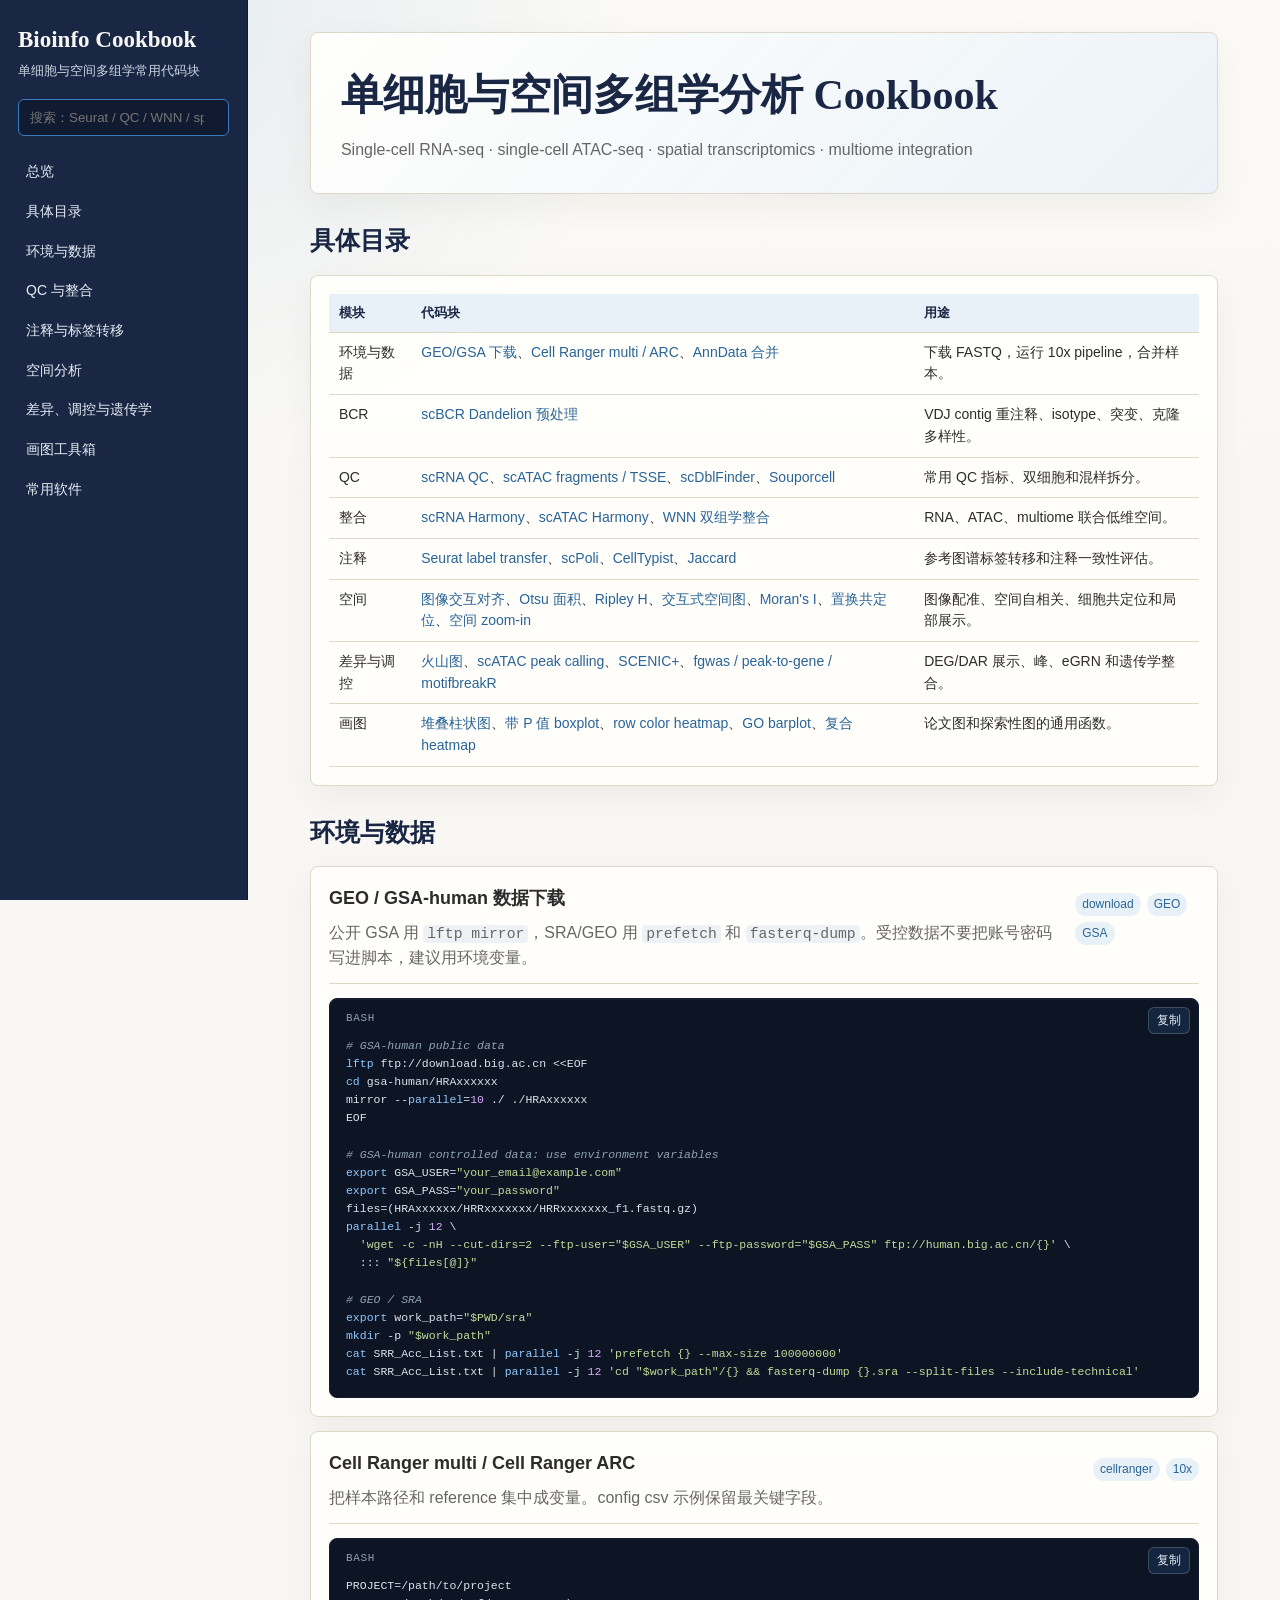
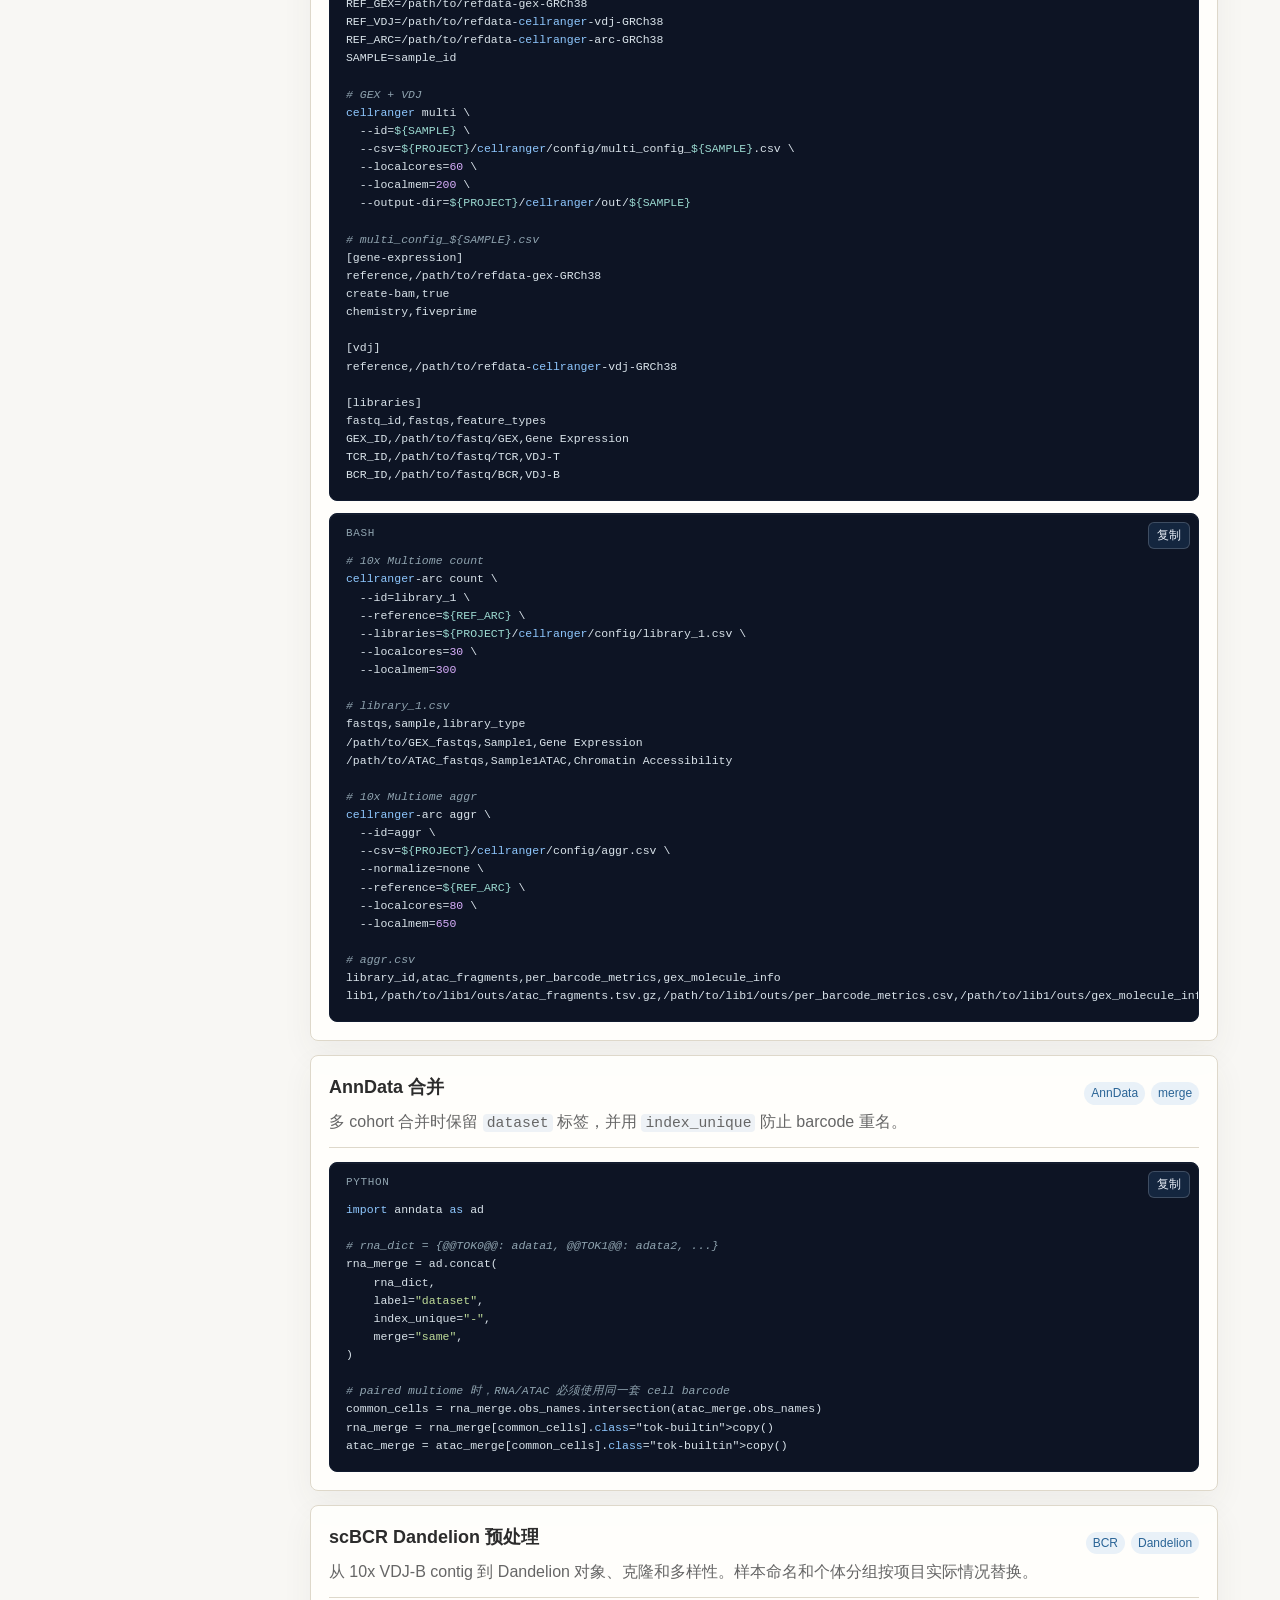
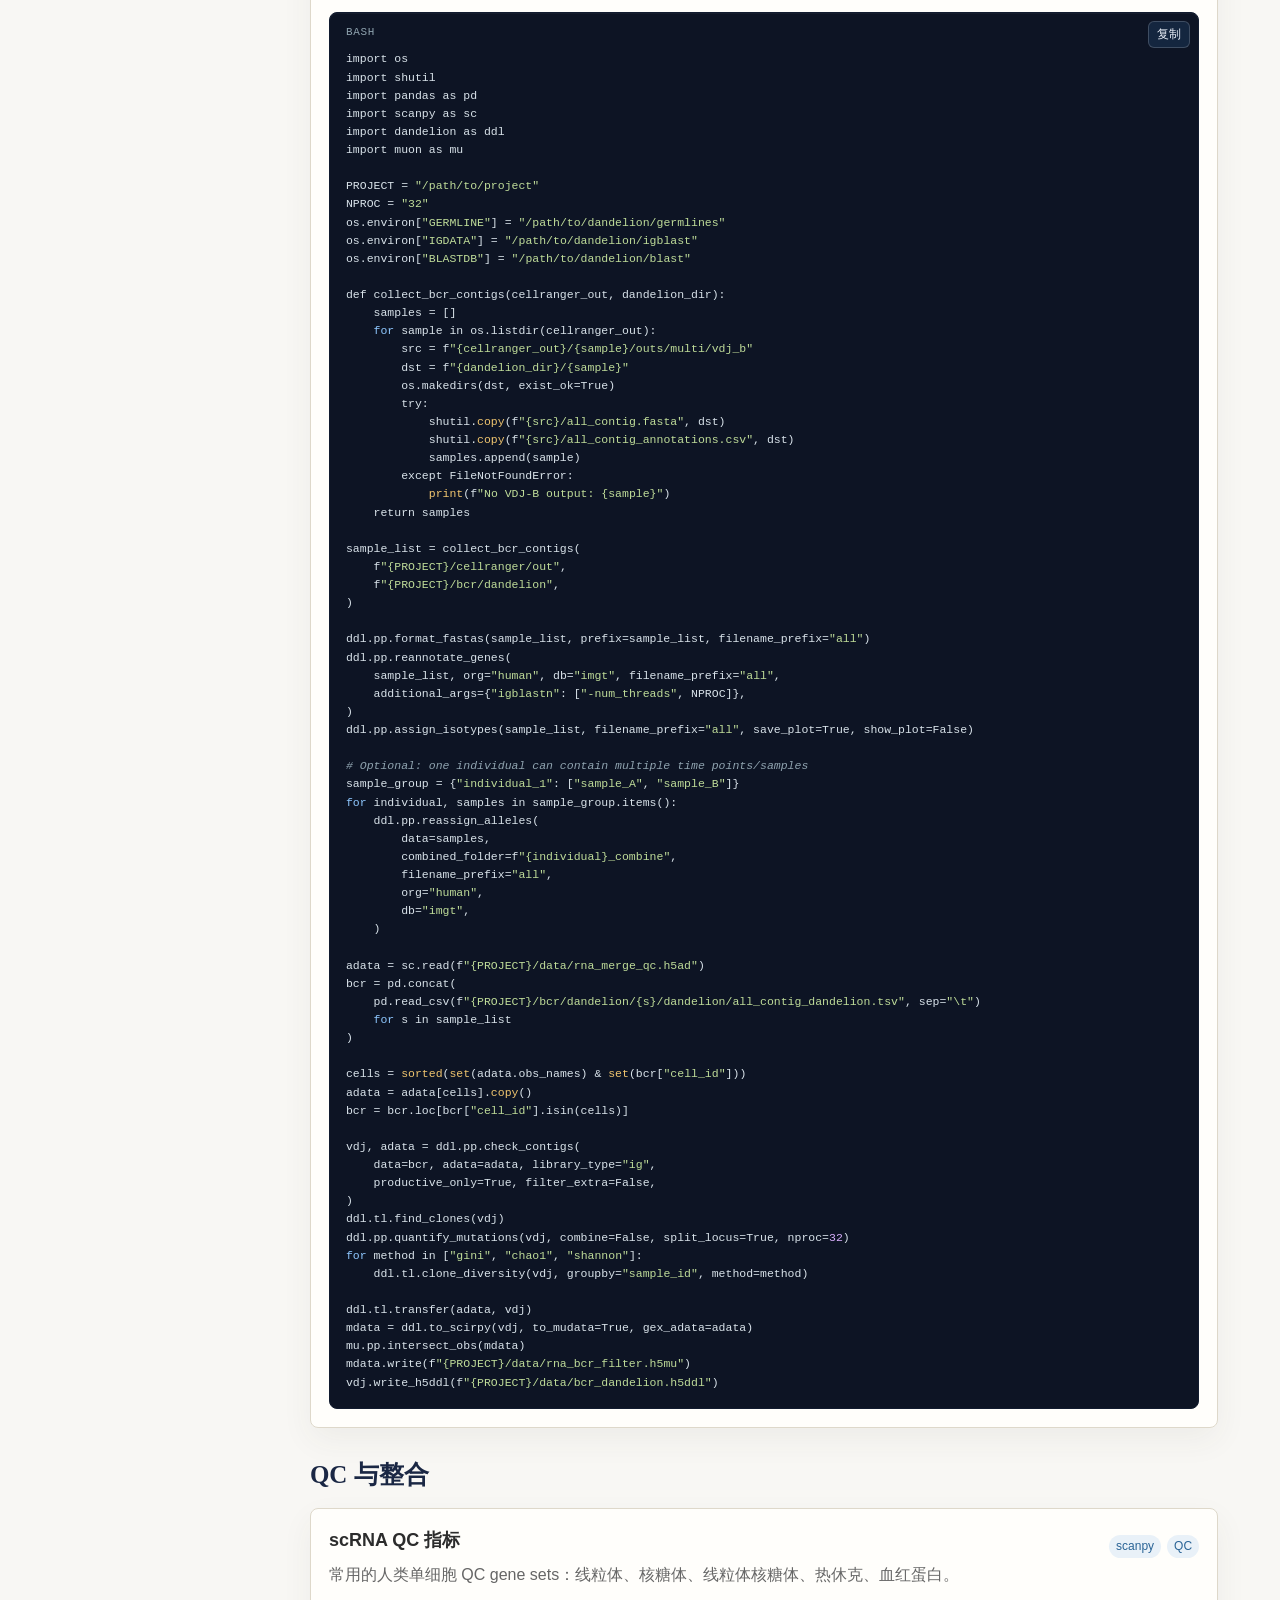
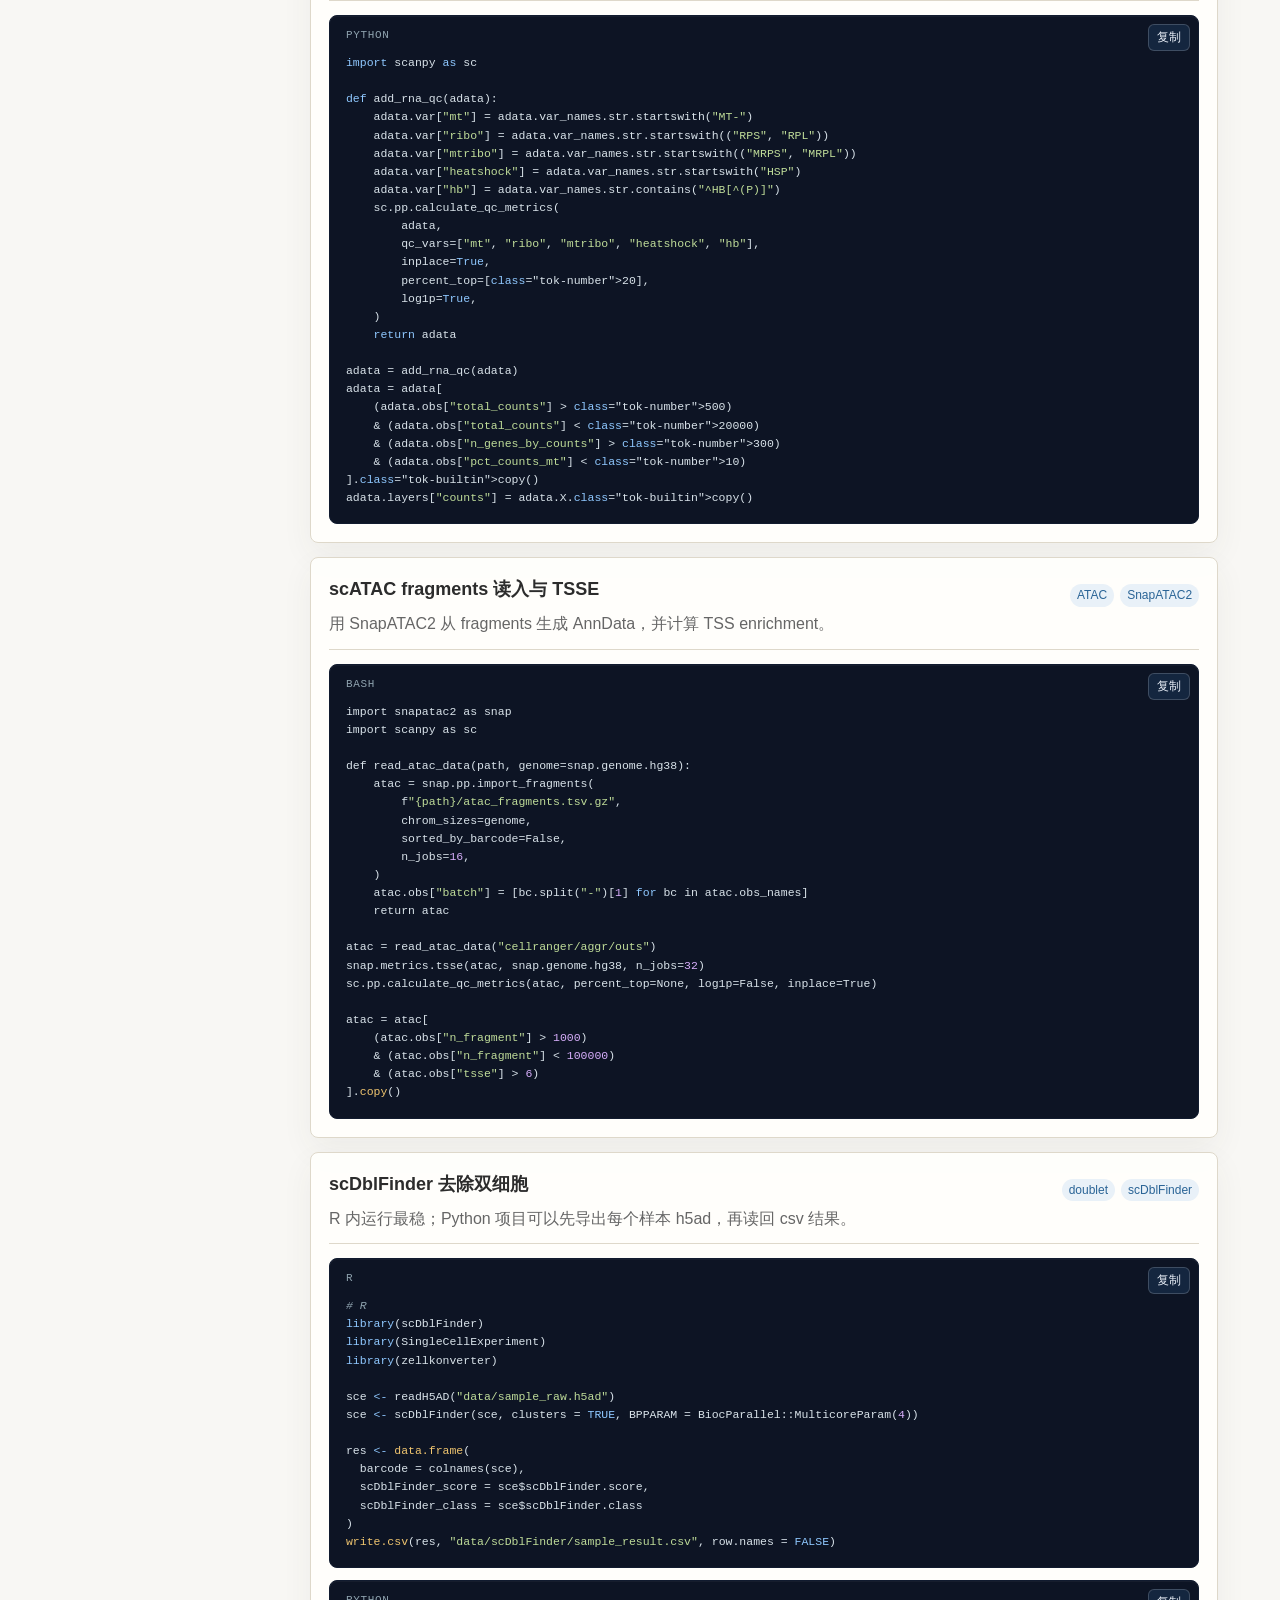
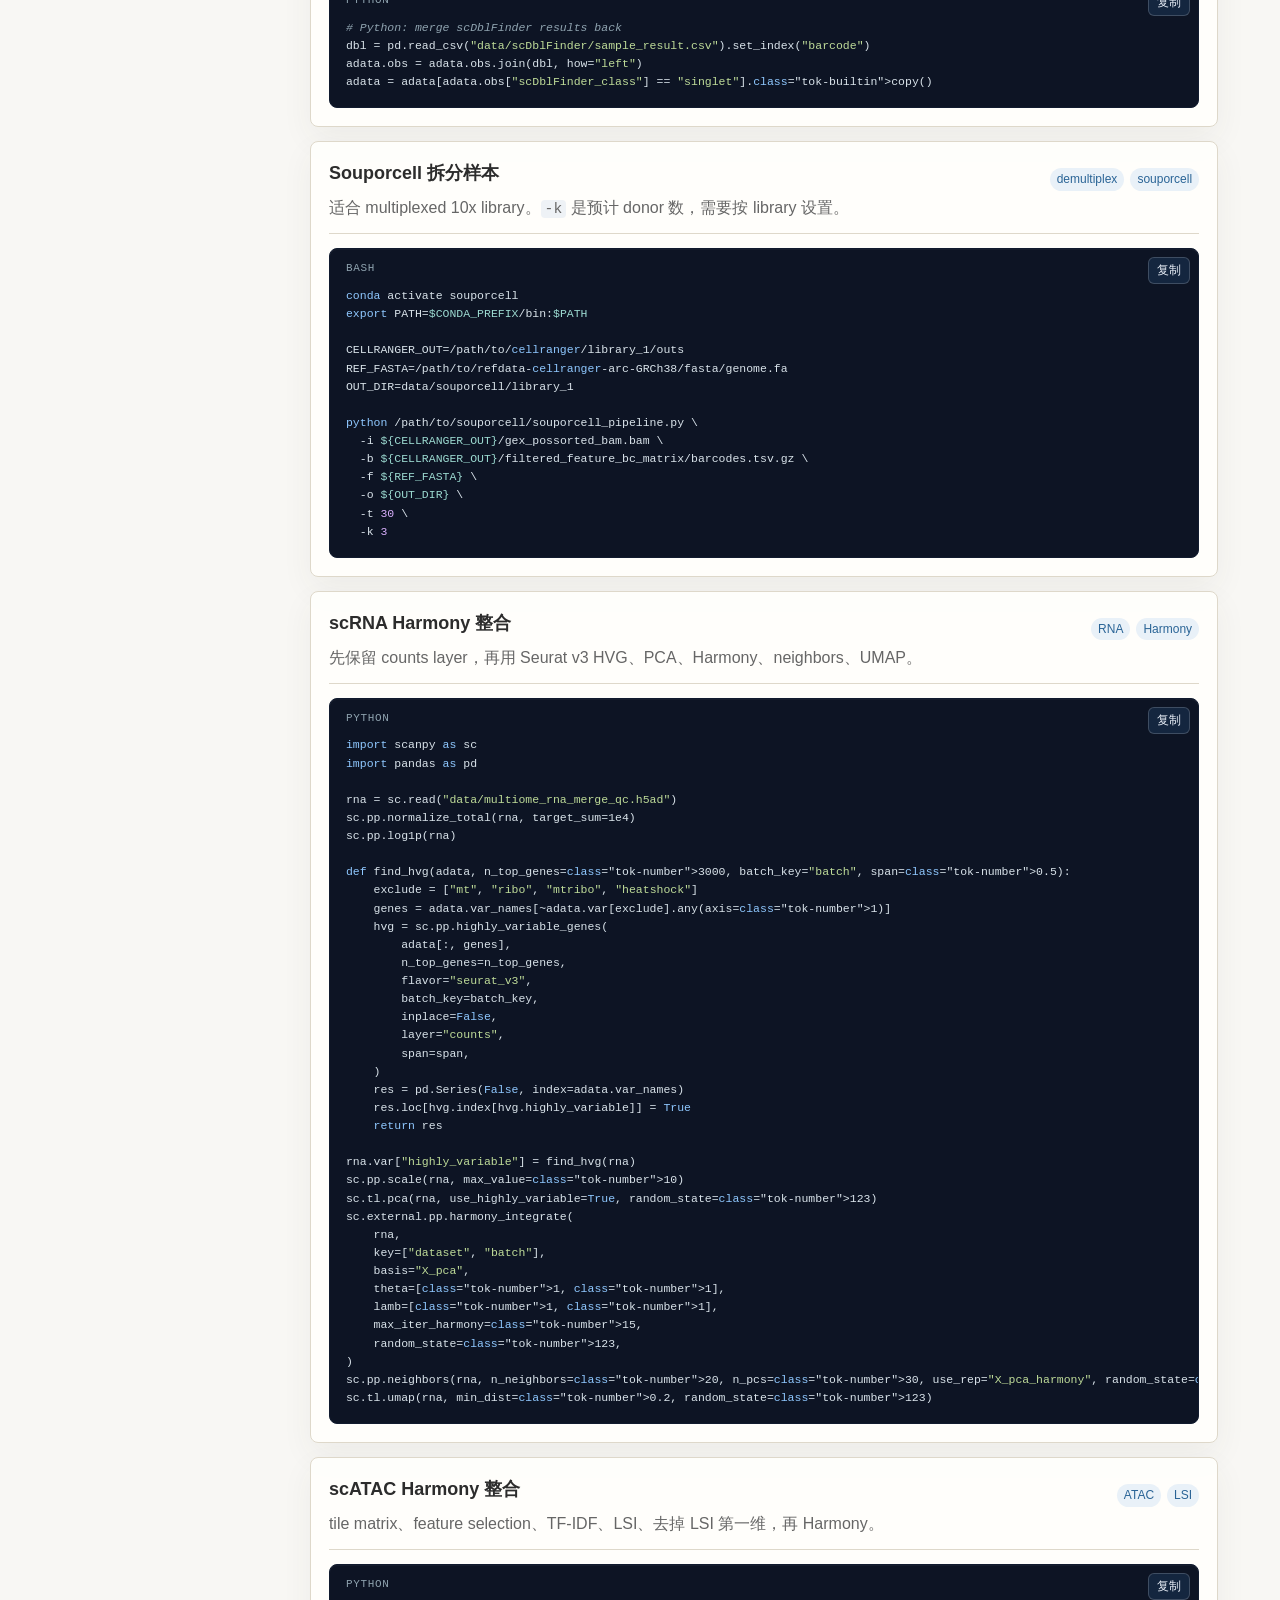
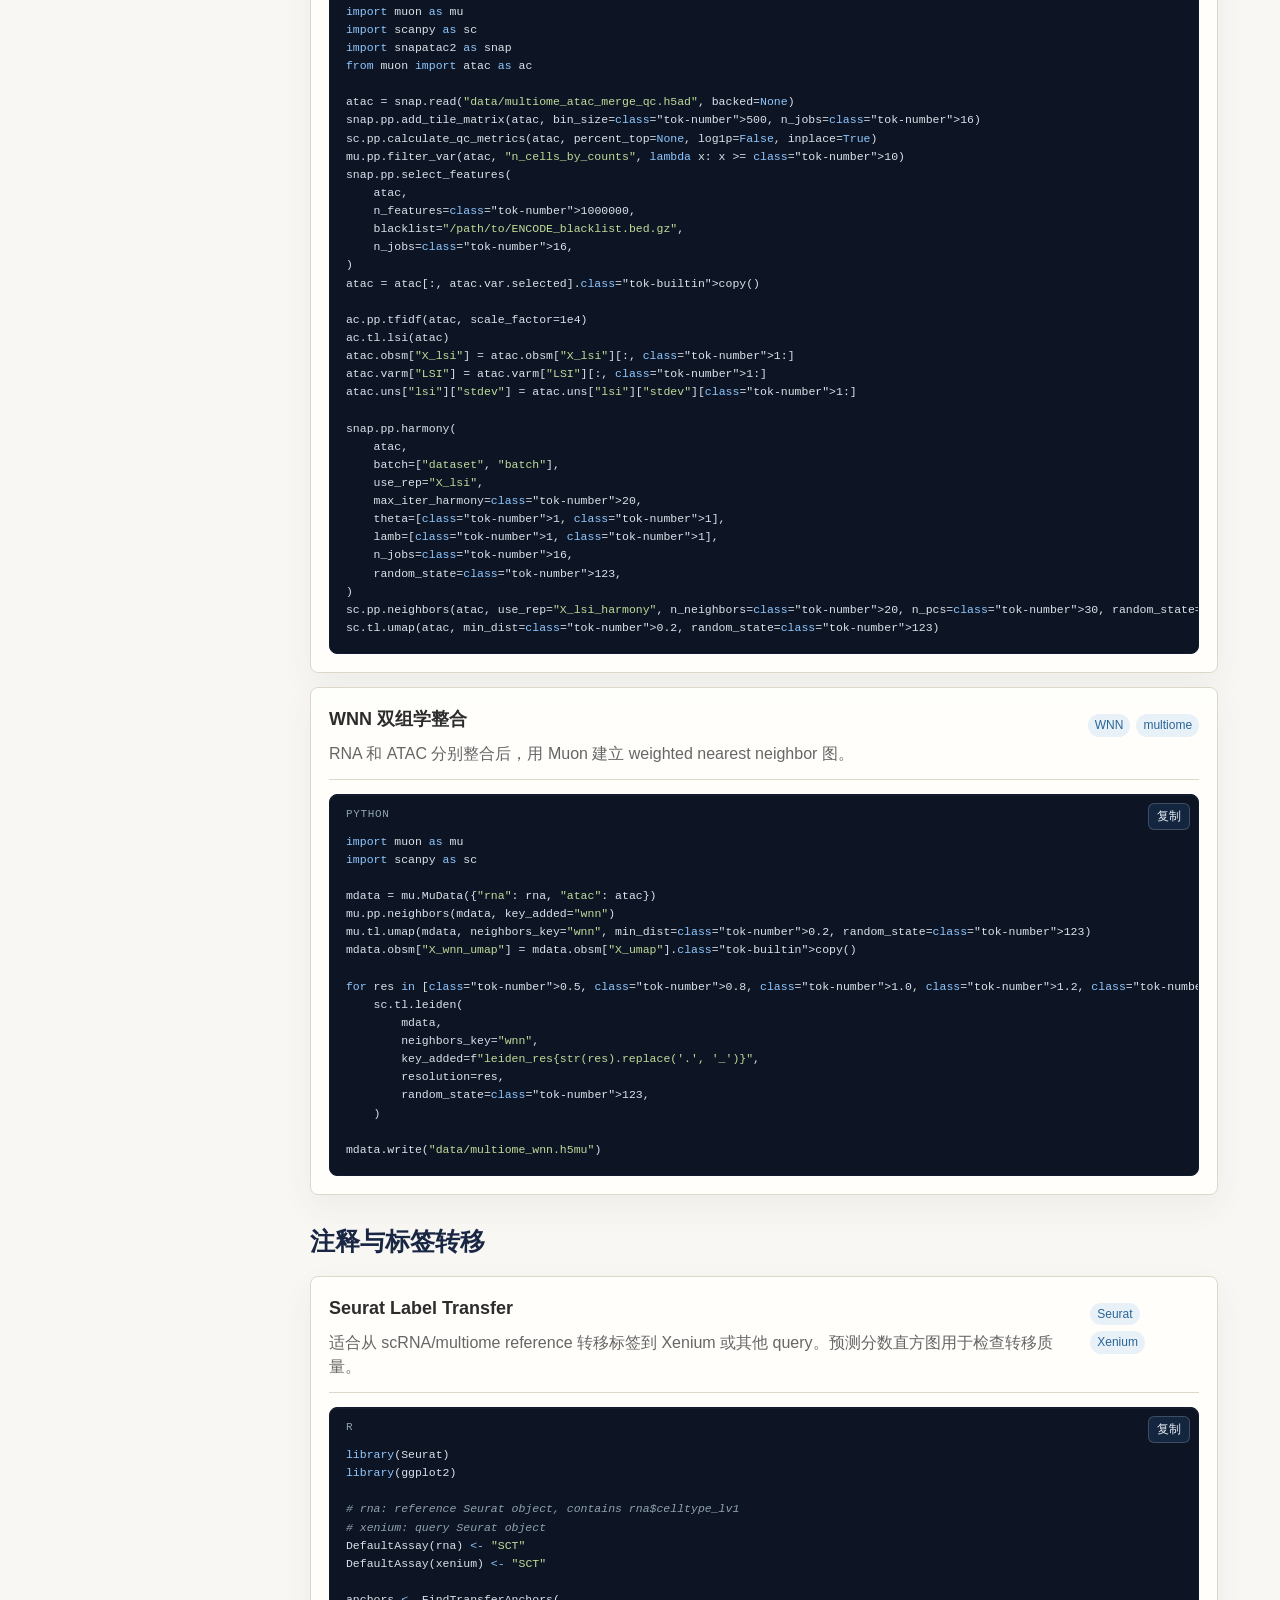
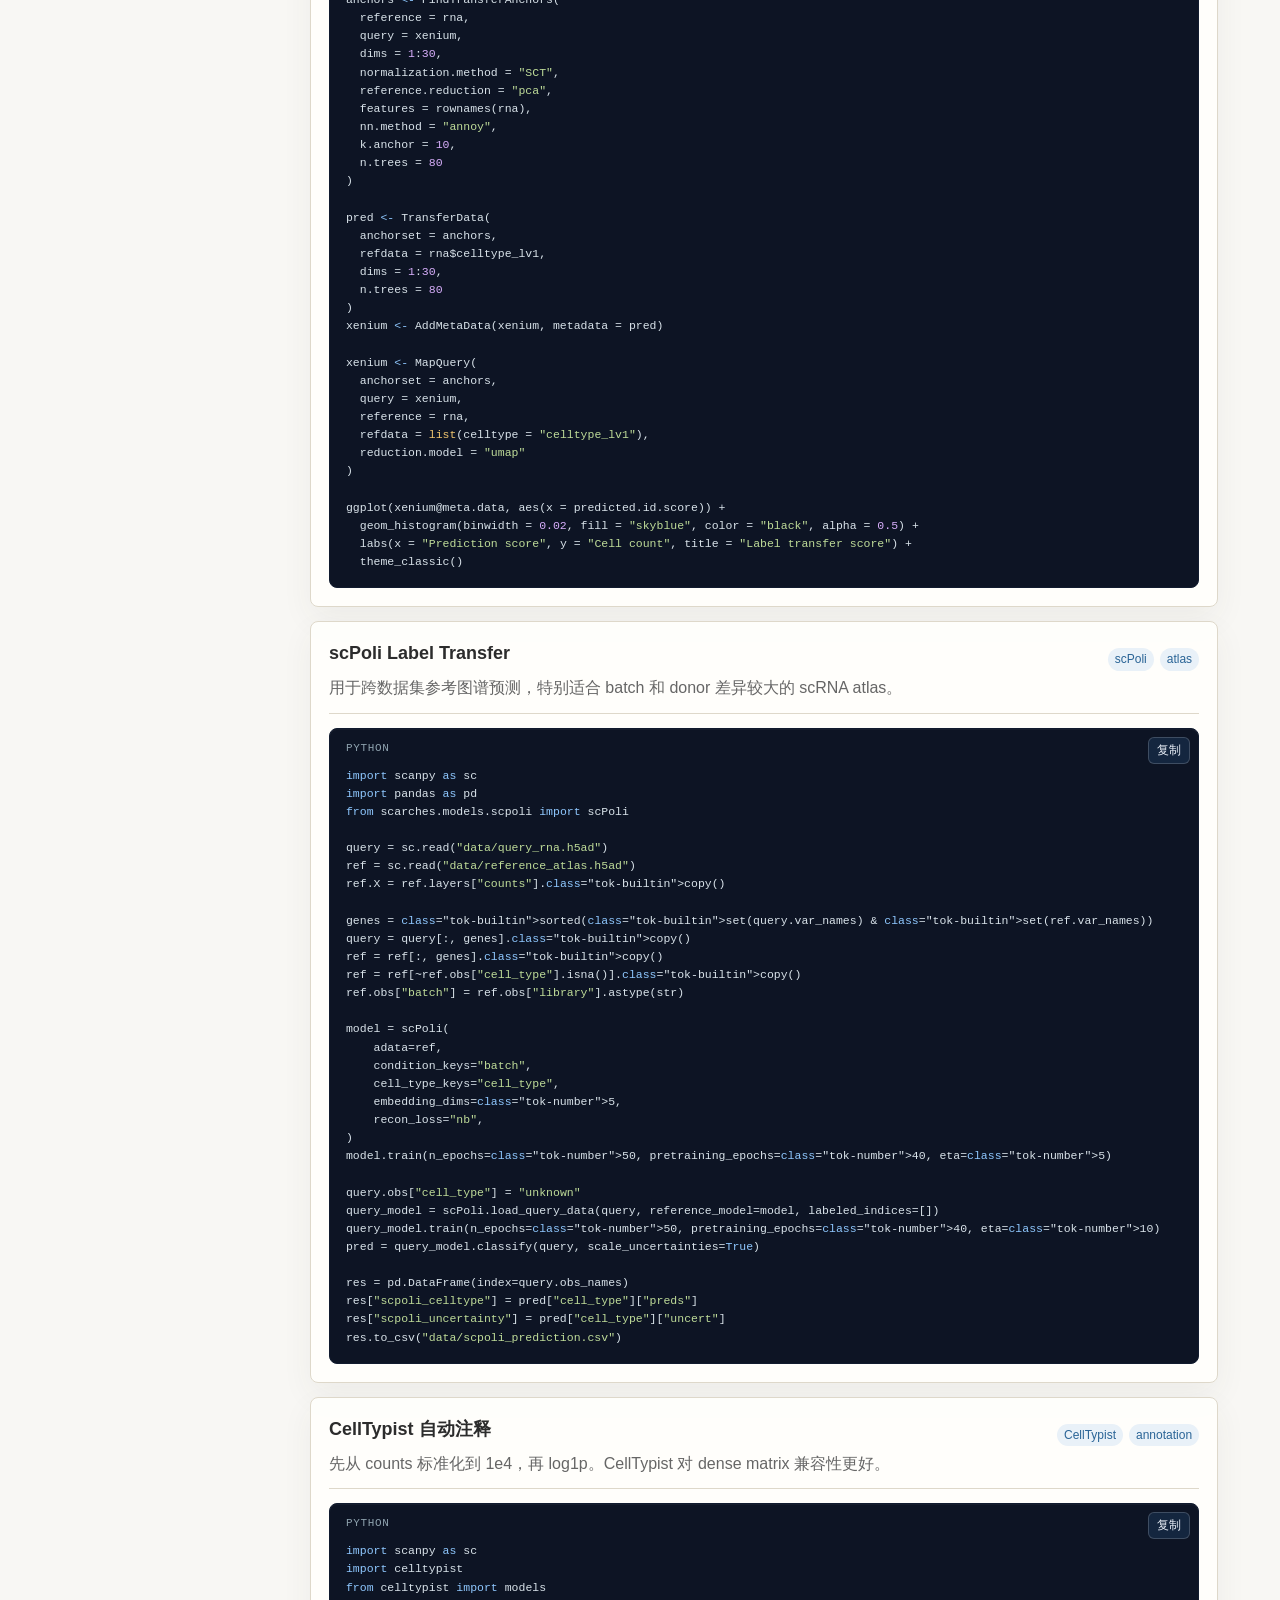
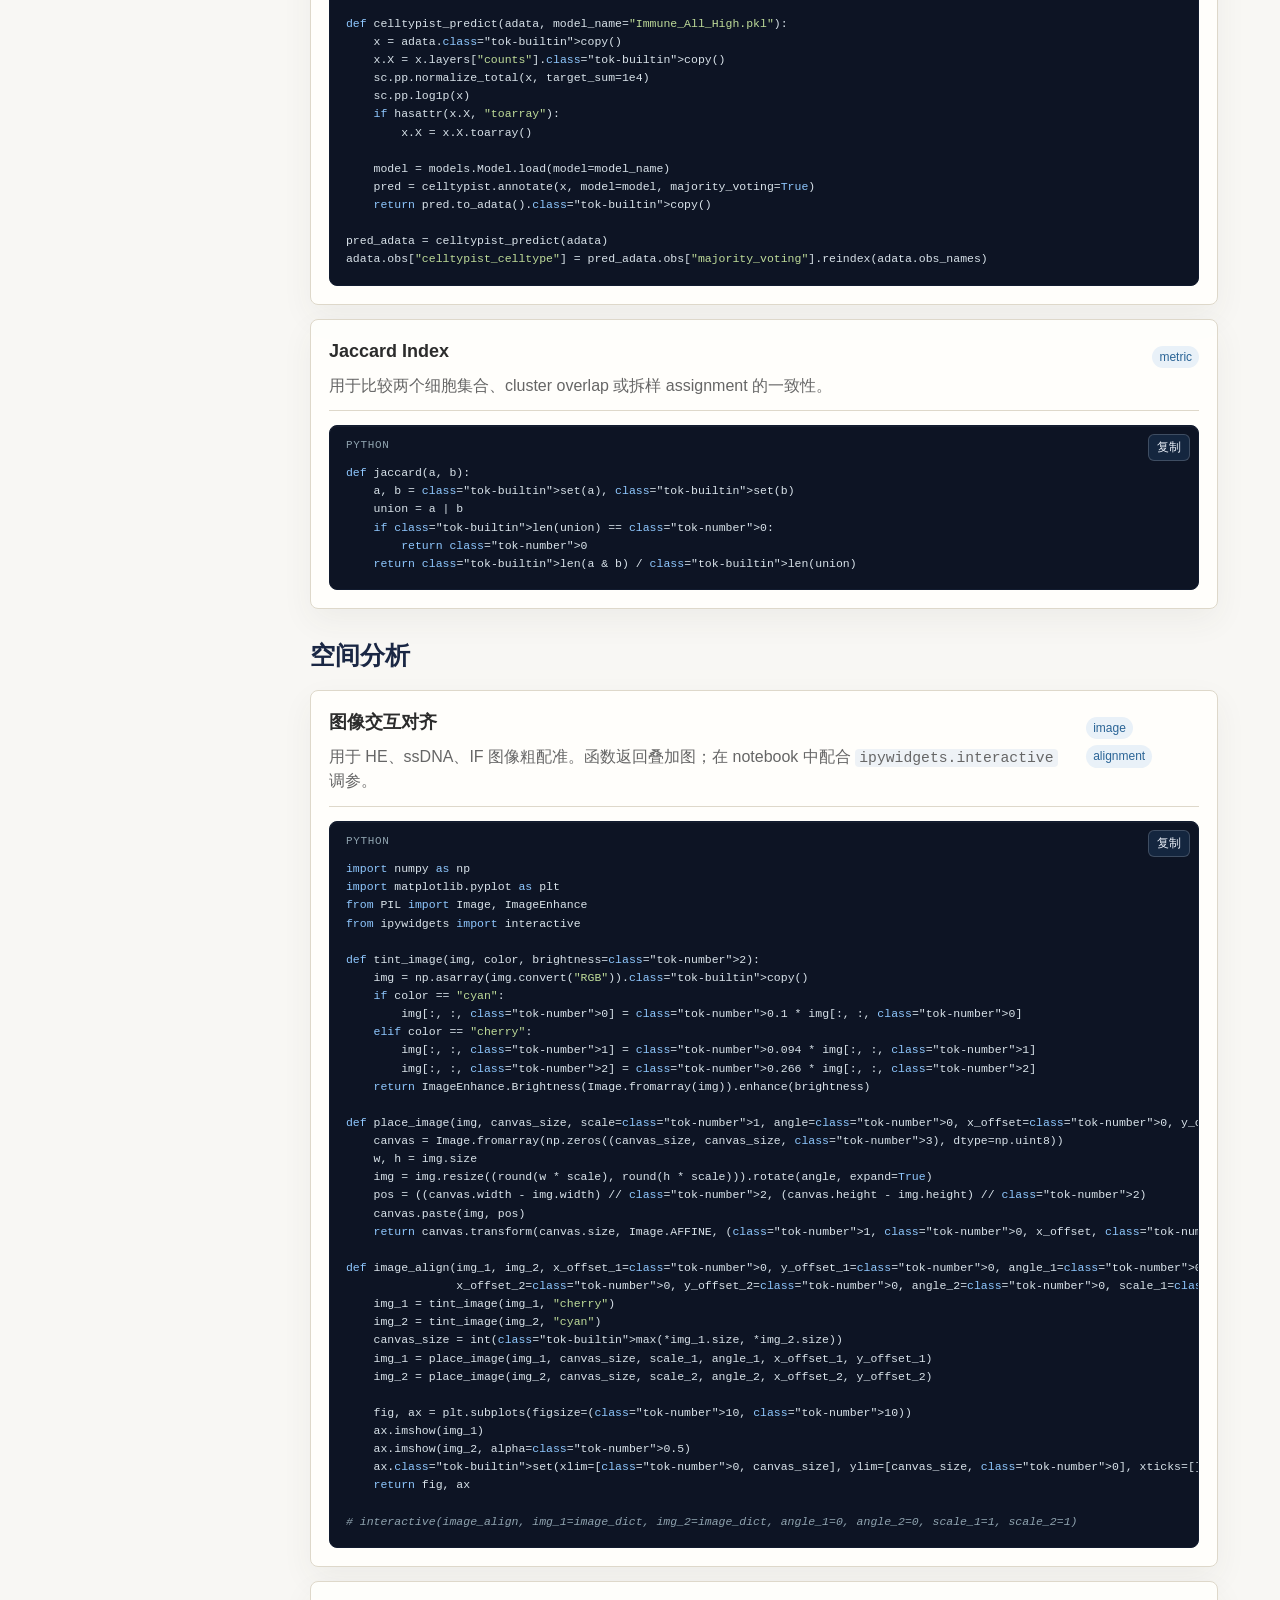
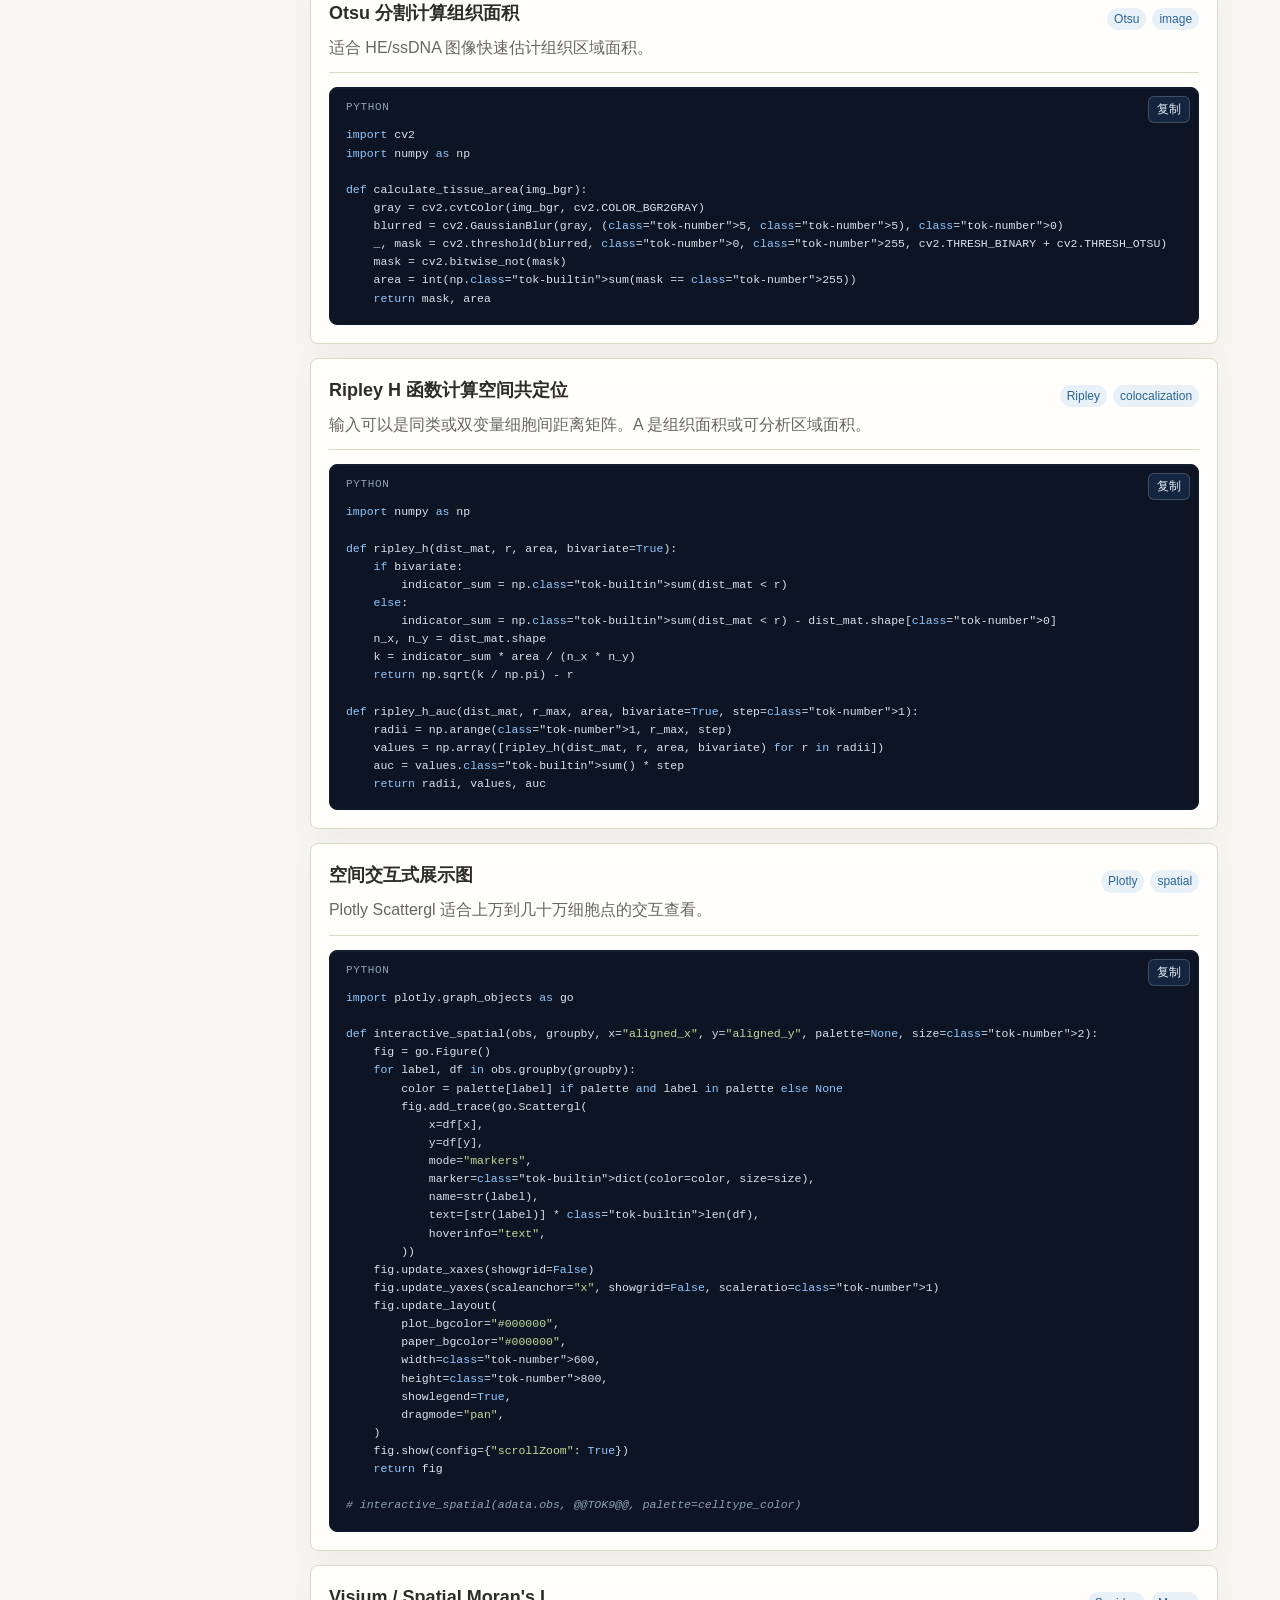
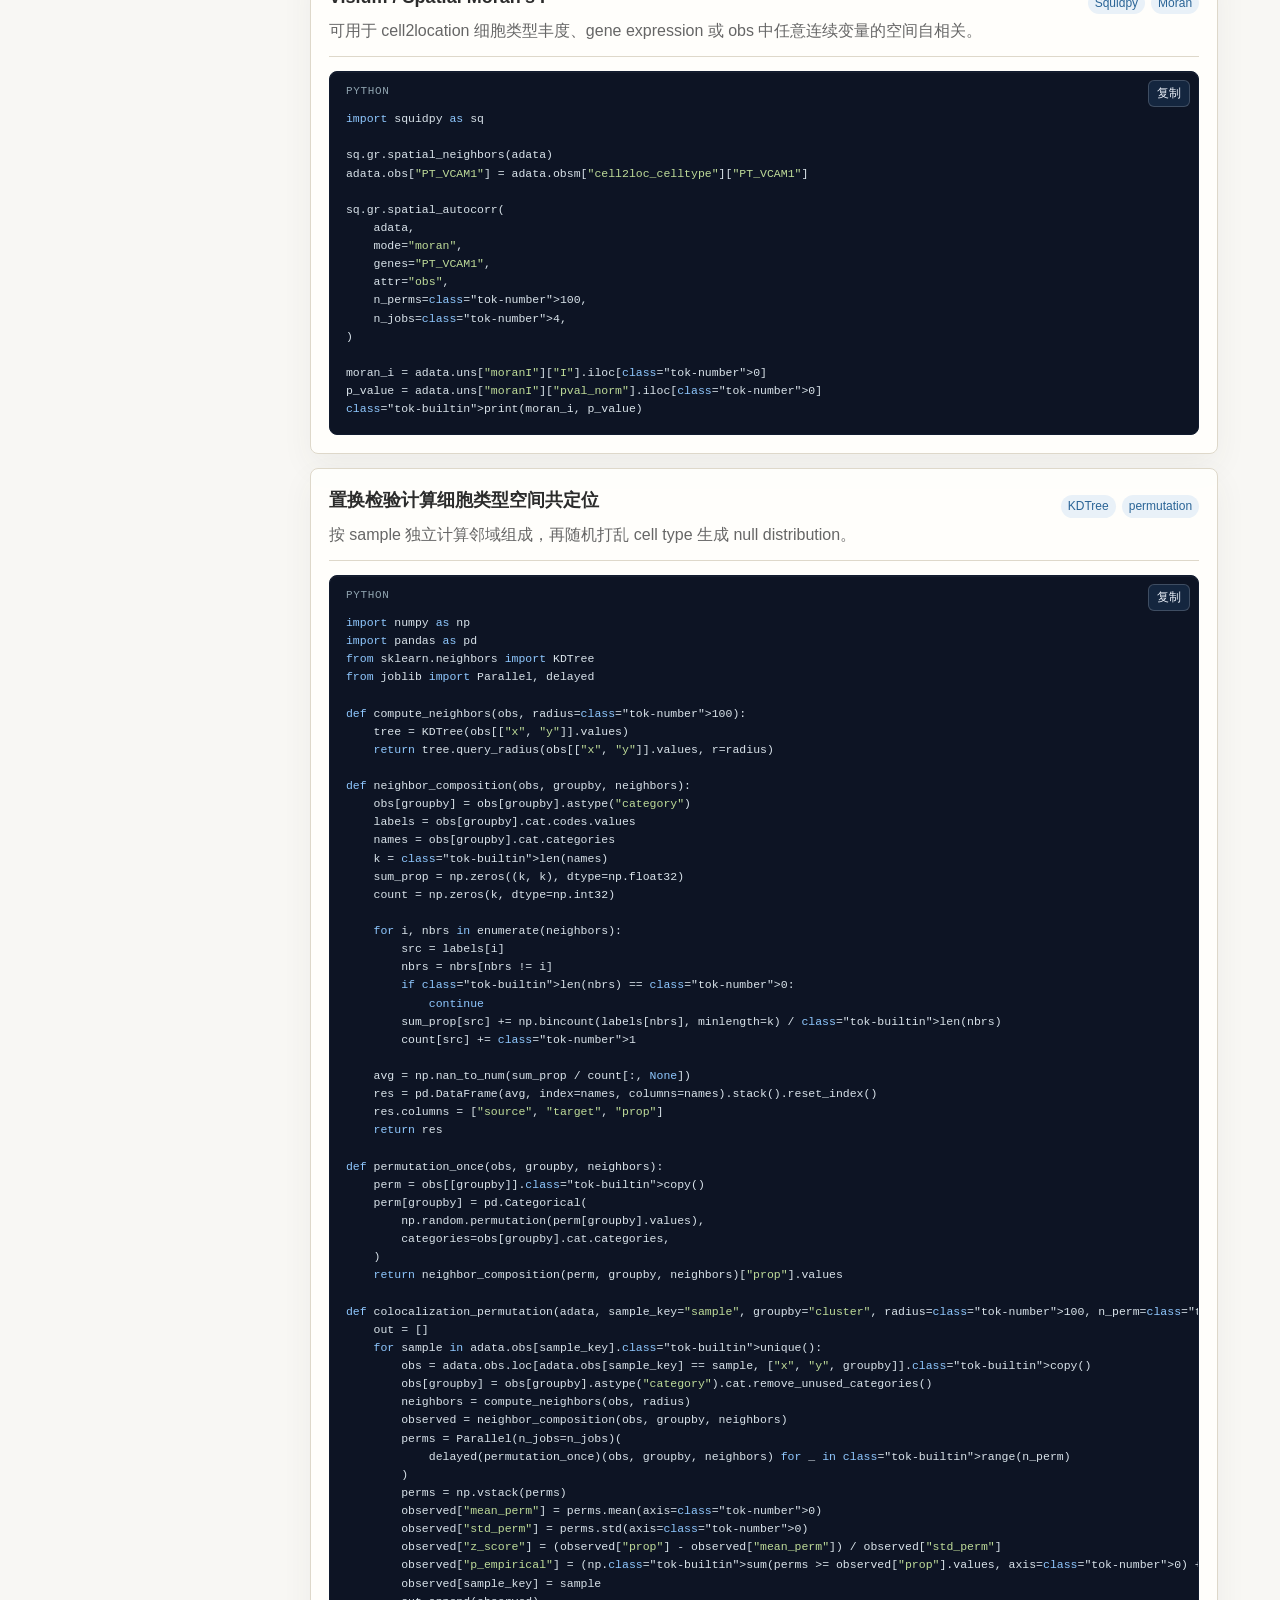
==== commit e318f8b5: "Refine responsive resource layouts" ====
--- a/resources/bioinformatics_cookbook.html
+++ b/resources/bioinformatics_cookbook.html
@@ -4,6 +4,7 @@
   <meta charset="utf-8">
   <meta name="viewport" content="width=device-width, initial-scale=1">
   <title>单细胞与空间多组学 Cookbook</title>
+  <link rel="icon" href="../images/favicon.png">
   <style>
     :root {
       --bg: #f8f7f4;
@@ -20,6 +21,7 @@
       --code: #0d1424;
       --code-line: #17213a;
       --warn: #f8efe2;
+      --page-width: 88%;
     }
     * { box-sizing: border-box; }
     body {
@@ -66,7 +68,7 @@
     nav { display: grid; gap: 4px; margin-top: 18px; }
     nav a { display: block; padding: 7px 8px; border-radius: 6px; color: #e6edf5; font-size: 14px; }
     nav a:hover { background: rgba(58, 124, 189, 0.25); text-decoration: none; }
-    main { max-width: 1180px; width: 100%; margin: 0 auto; padding: 32px 28px 64px; }
+    main { width: var(--page-width); max-width: none; margin: 0 auto; padding: 32px 0 64px; }
     .hero, .card, .recipe, .table-wrap {
       background: var(--panel);
       border: 1px solid var(--line);
@@ -193,7 +195,7 @@
     }
     .hidden { display: none !important; }
     @media (min-width: 1200px) {
-      main { padding-left: 38px; padding-right: 38px; }
+      main { padding-left: 0; padding-right: 0; }
     }
     @media (max-width: 900px) {
       .layout { grid-template-columns: 1fr; }
@@ -205,7 +207,7 @@
         padding-bottom: 6px;
       }
       nav a { white-space: nowrap; }
-      main { padding: 18px 12px 40px; }
+      main { padding: 18px 0 40px; }
       .grid, .meta { grid-template-columns: 1fr; }
       .recipe header { display: block; }
       .hero { padding: 22px 18px; }
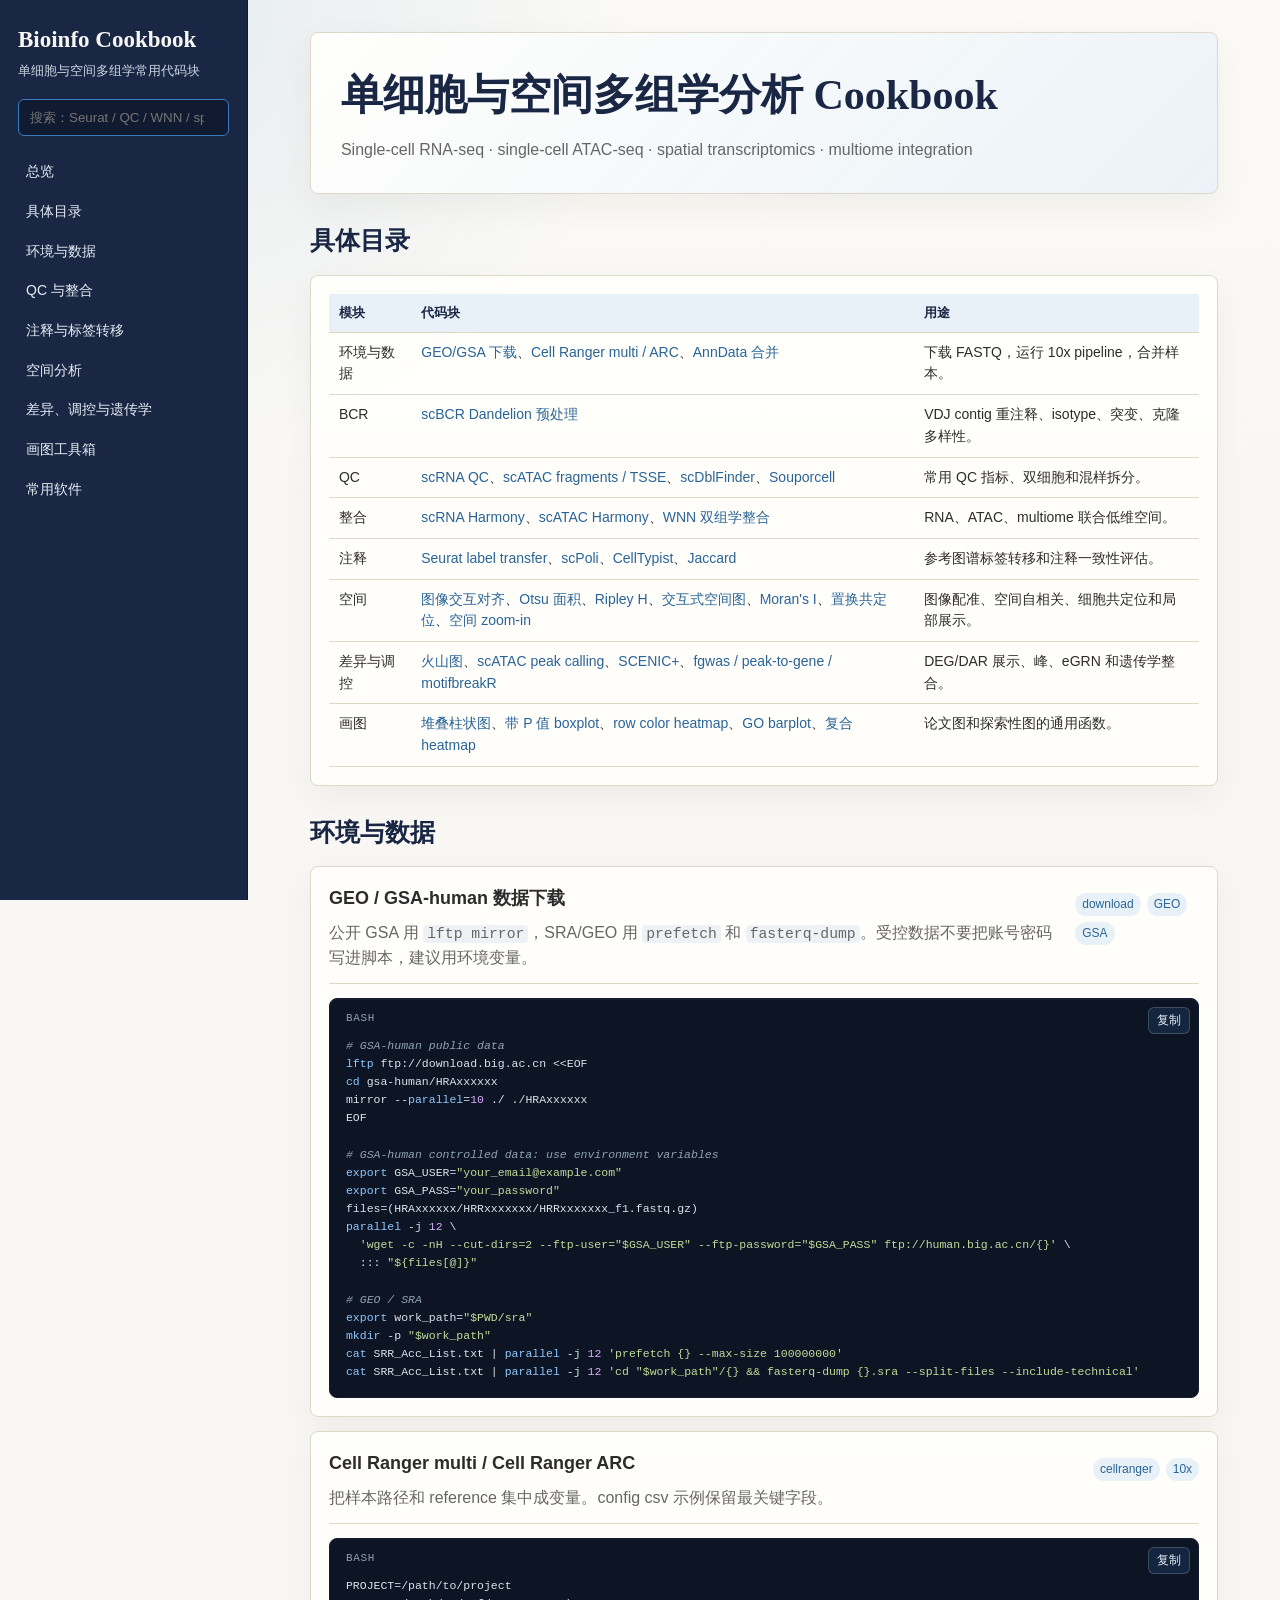
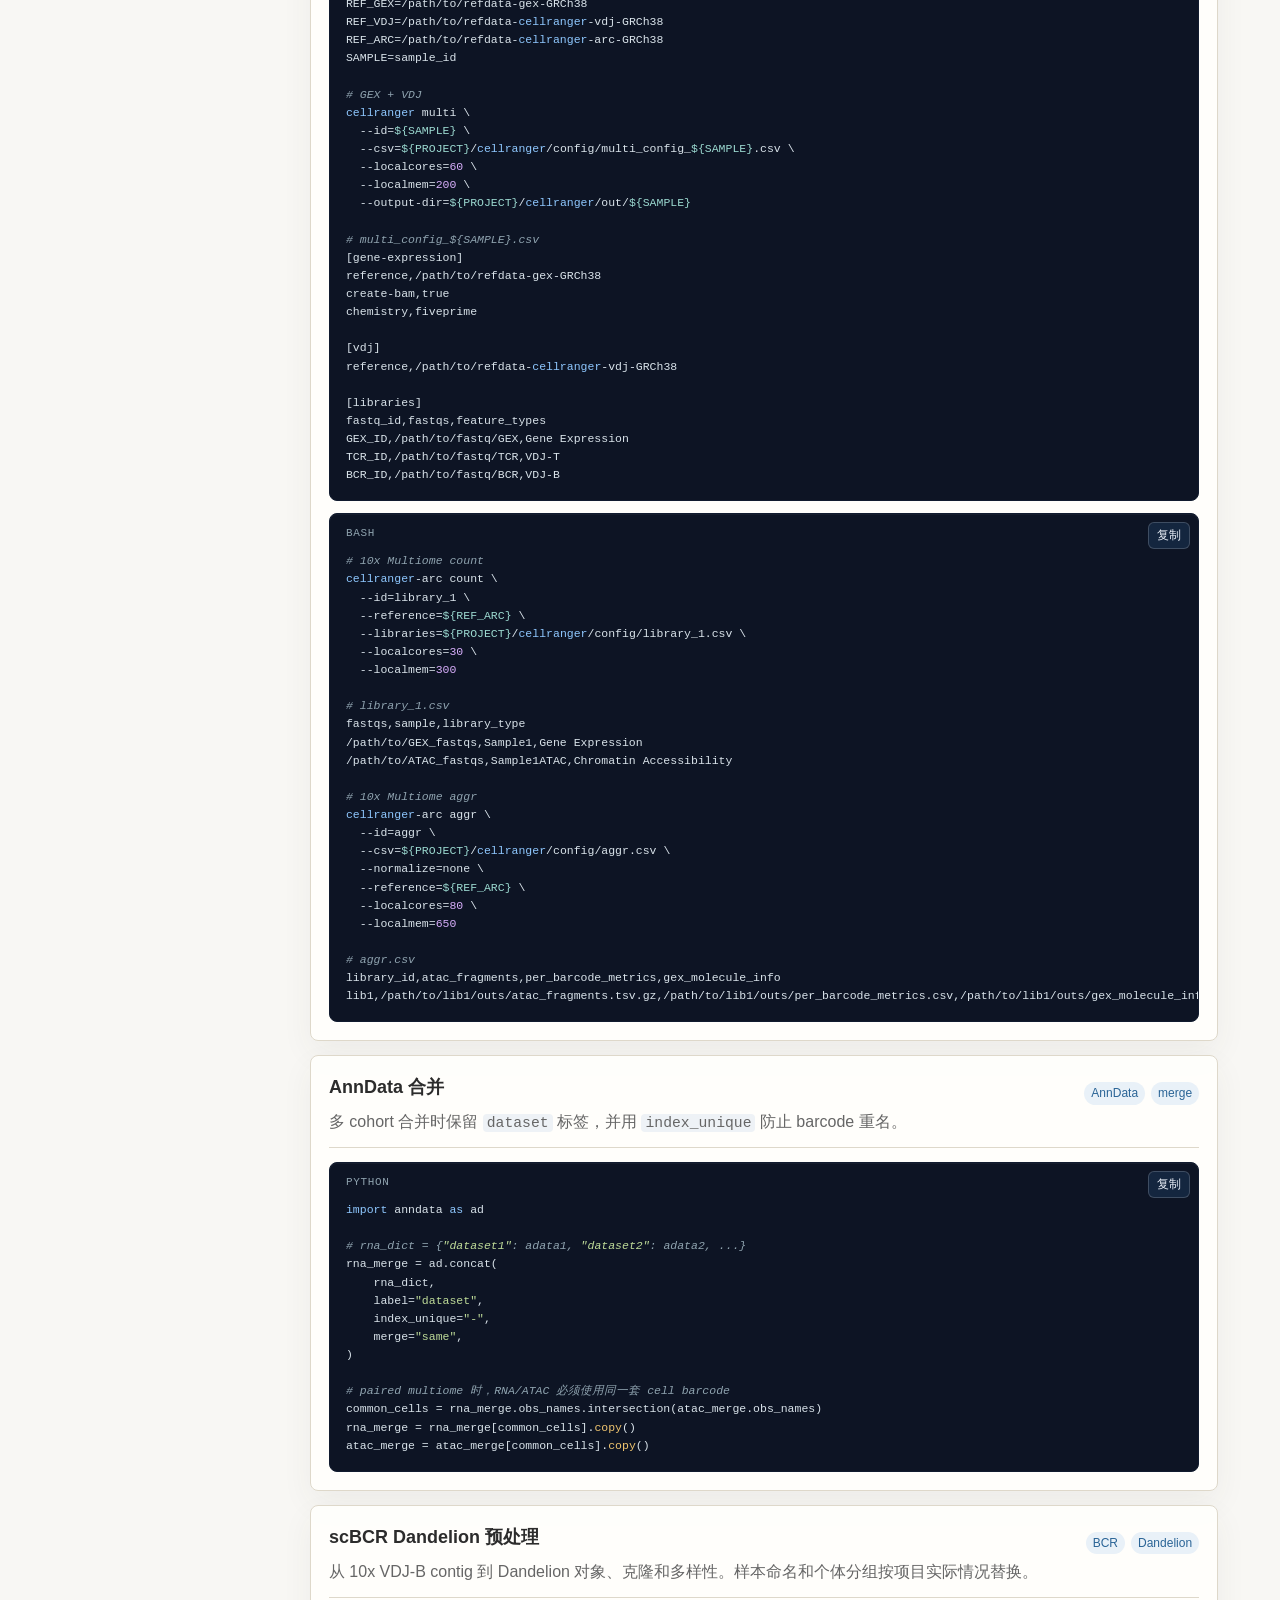
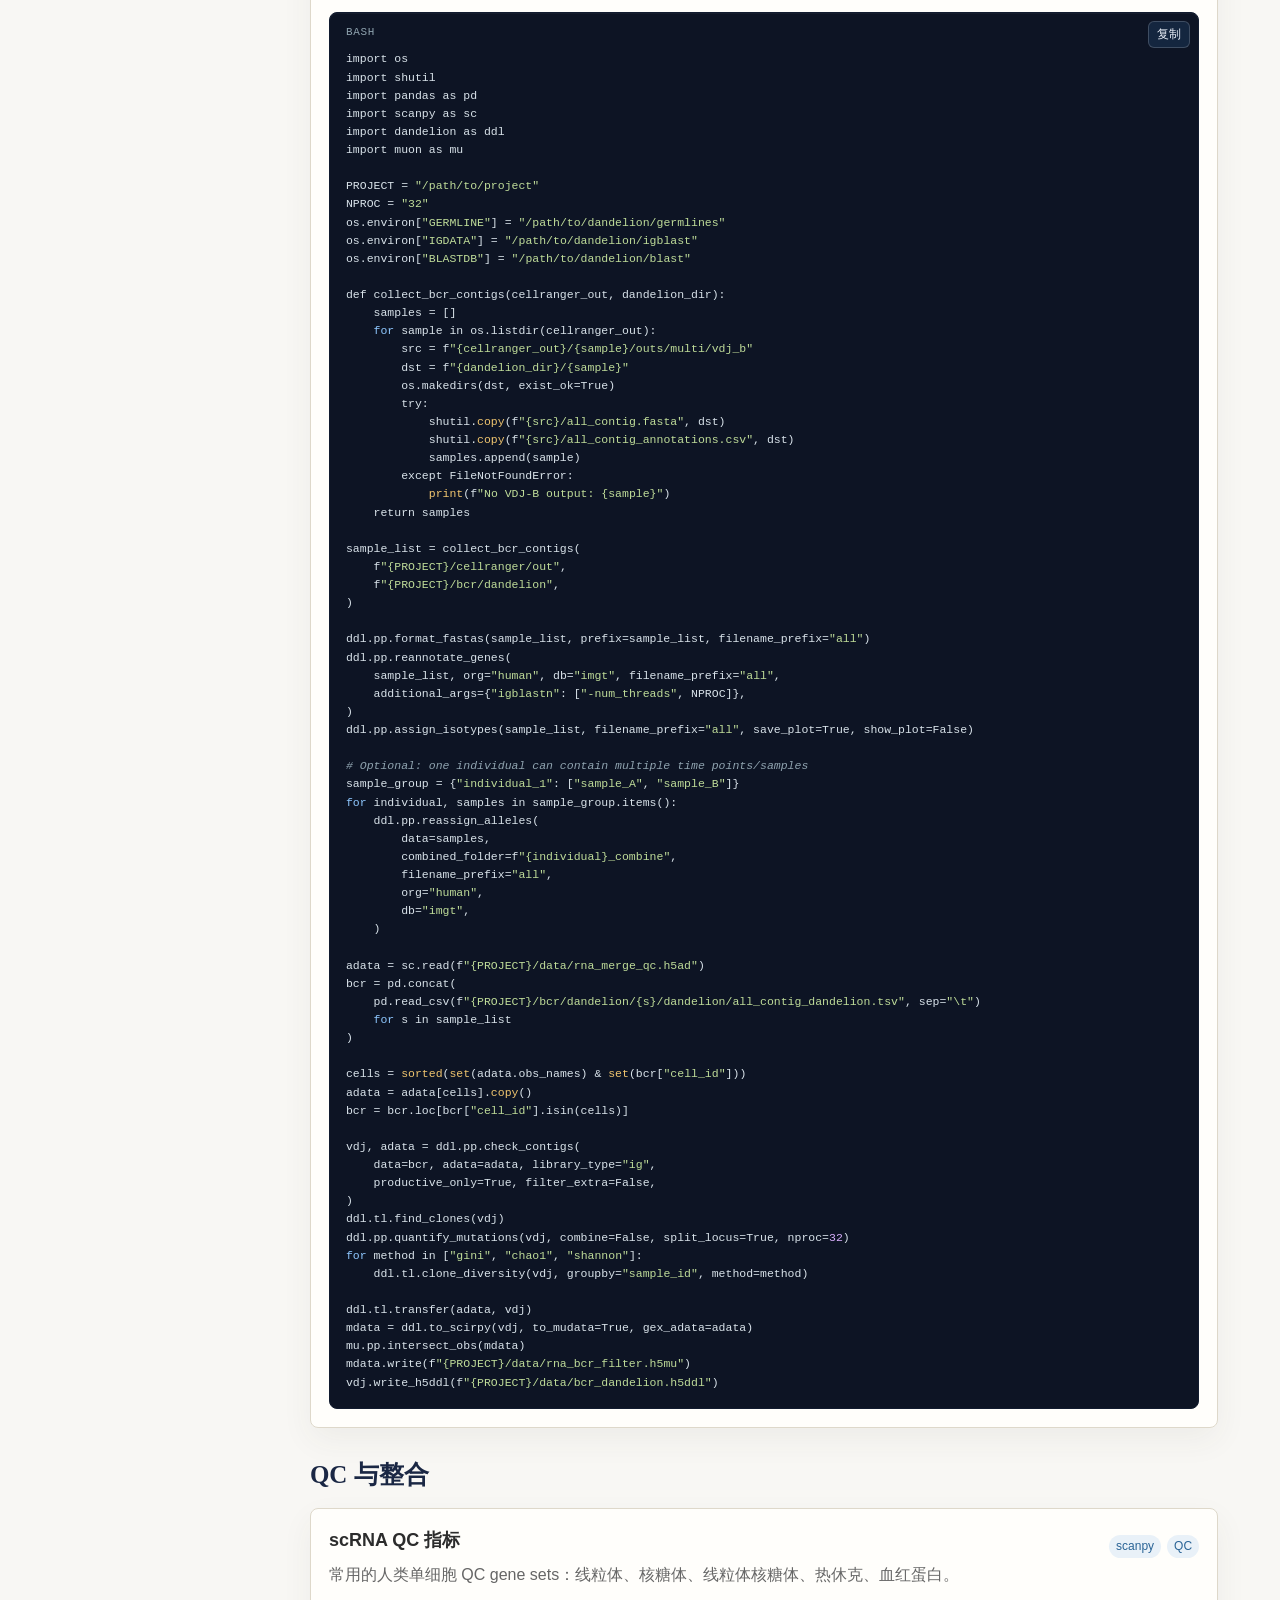
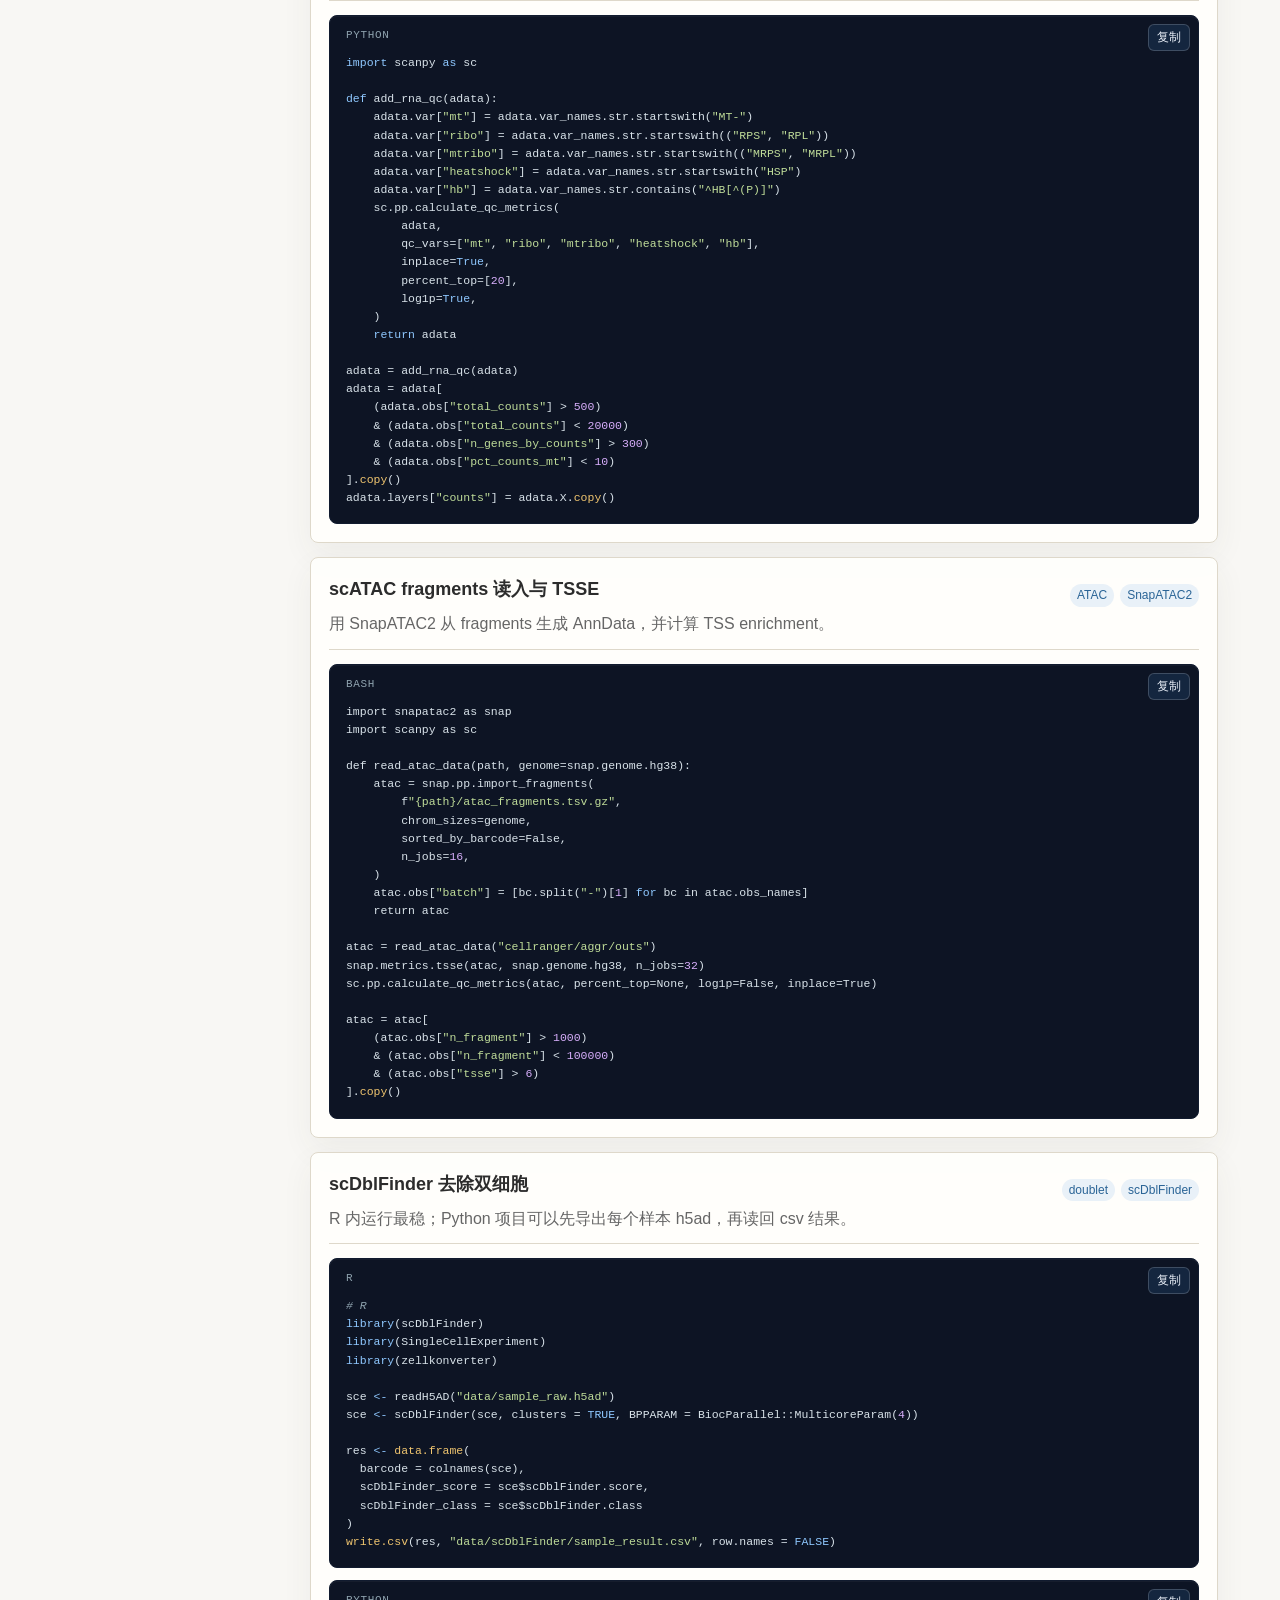
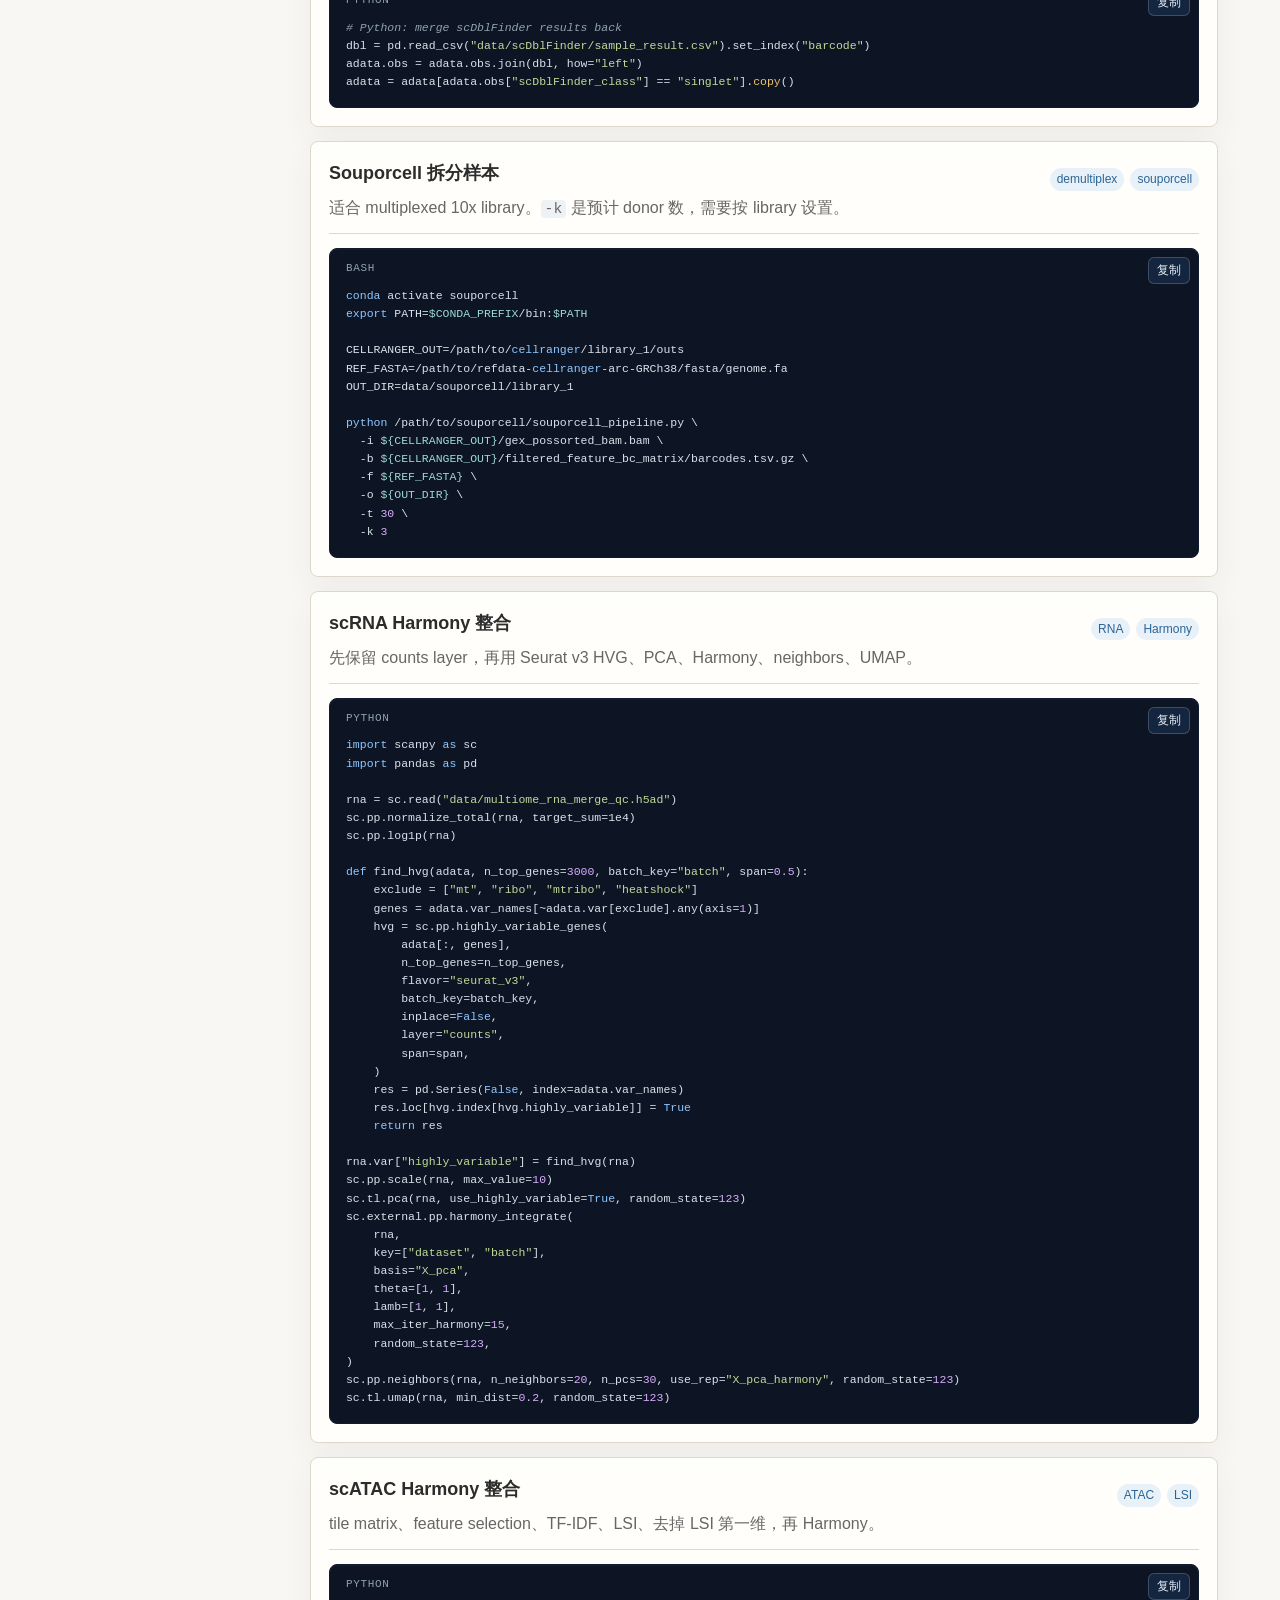
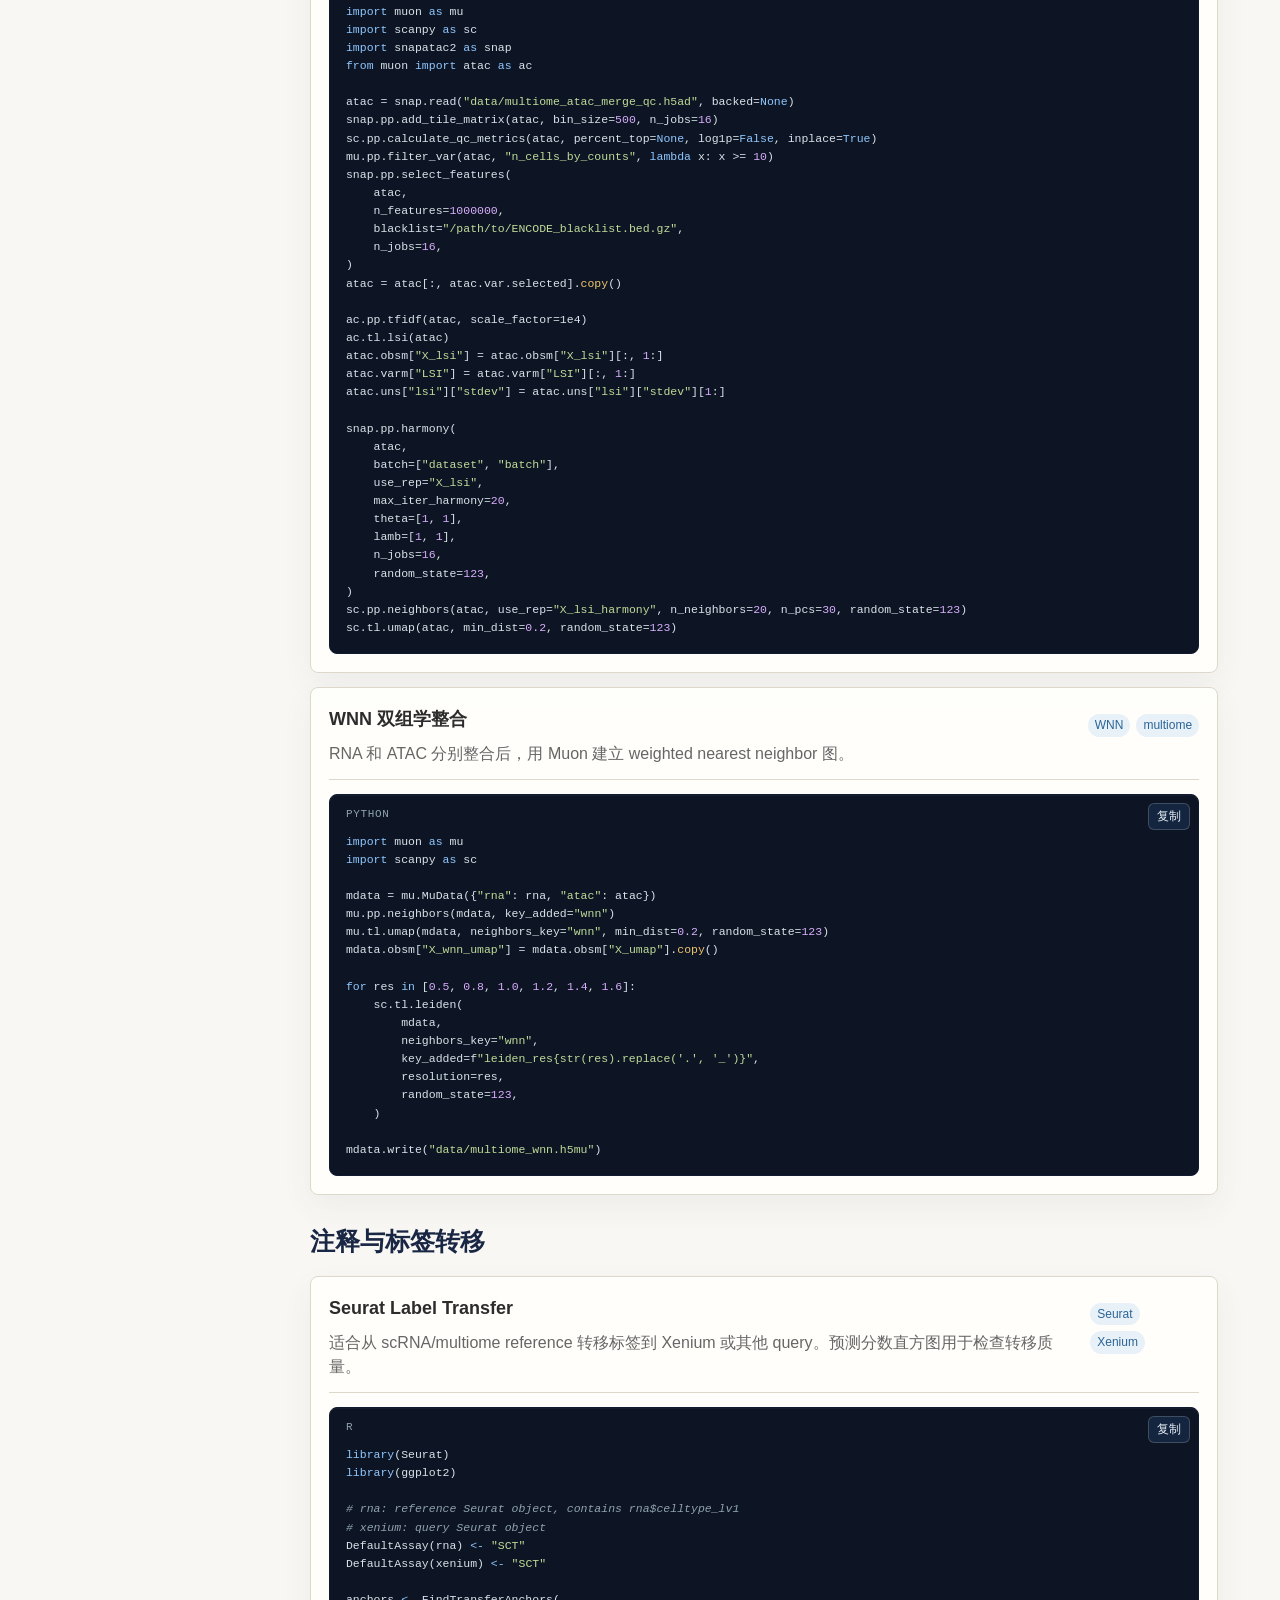
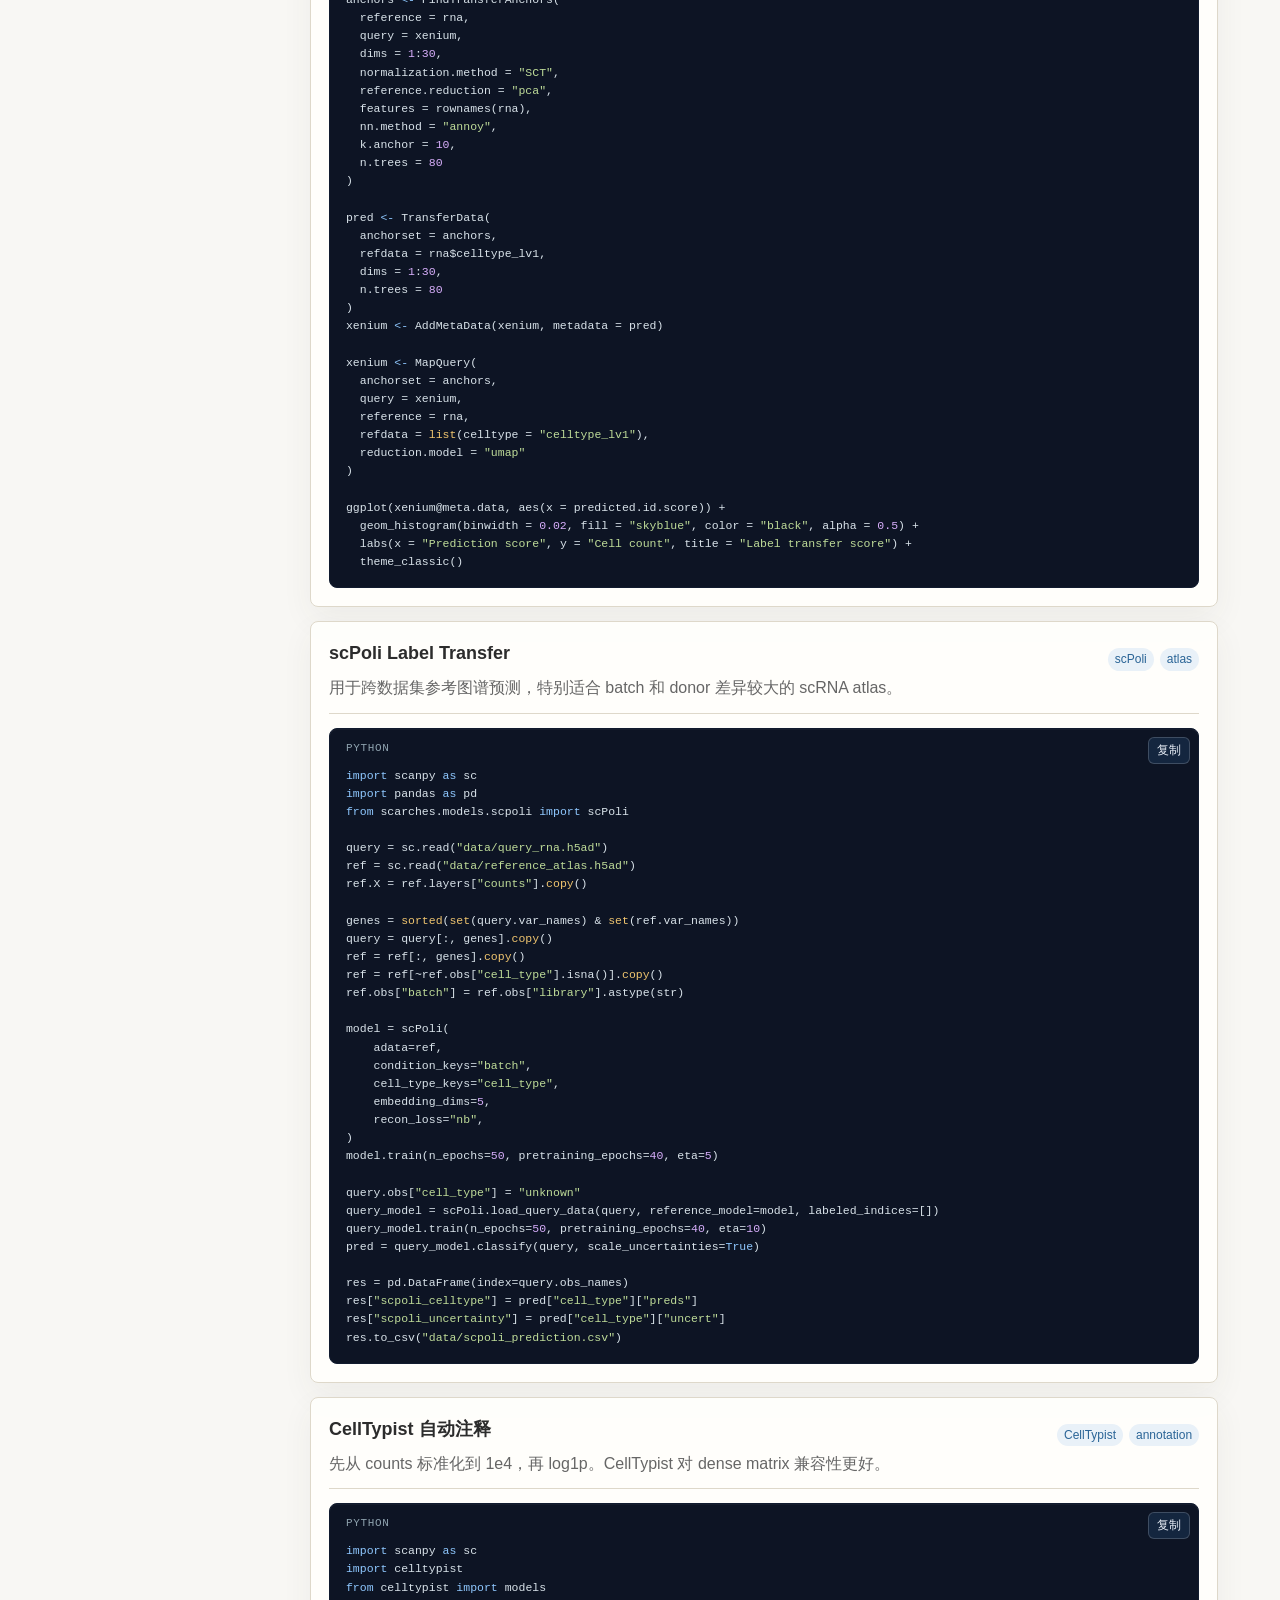
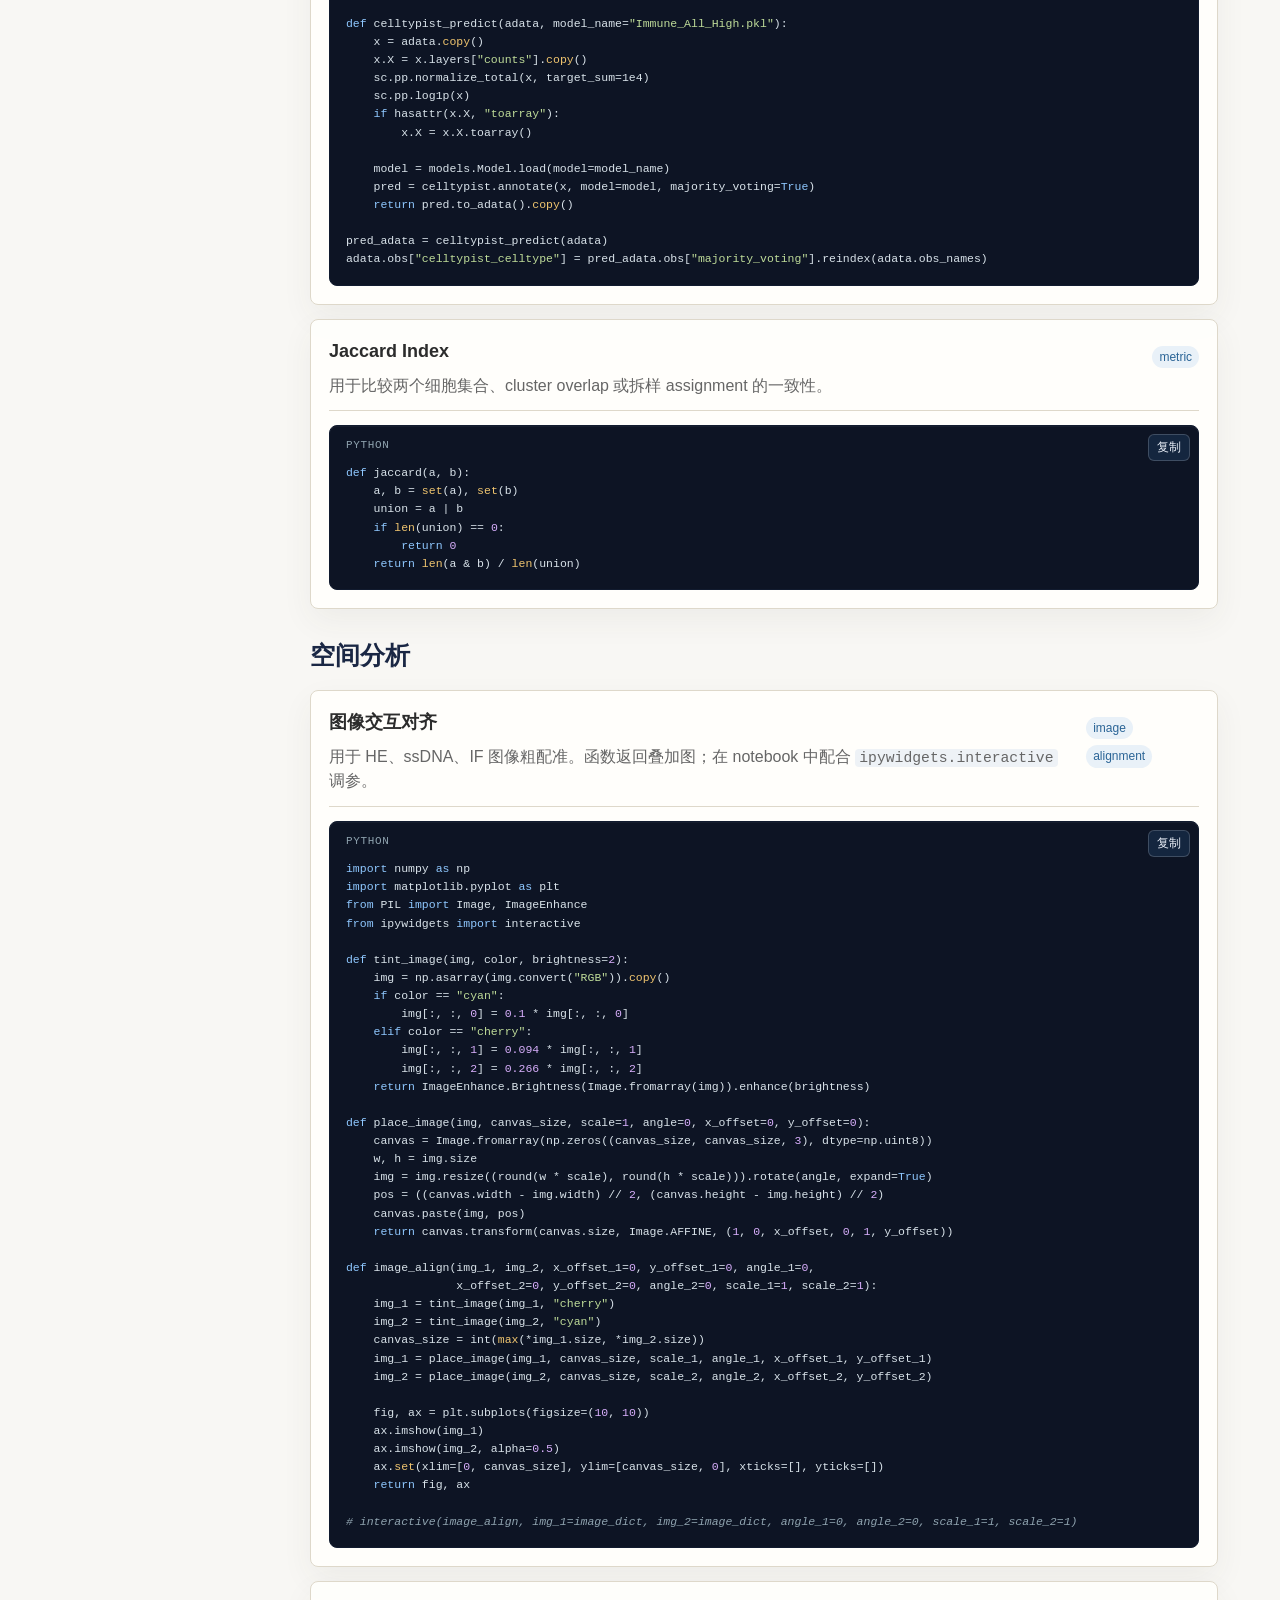
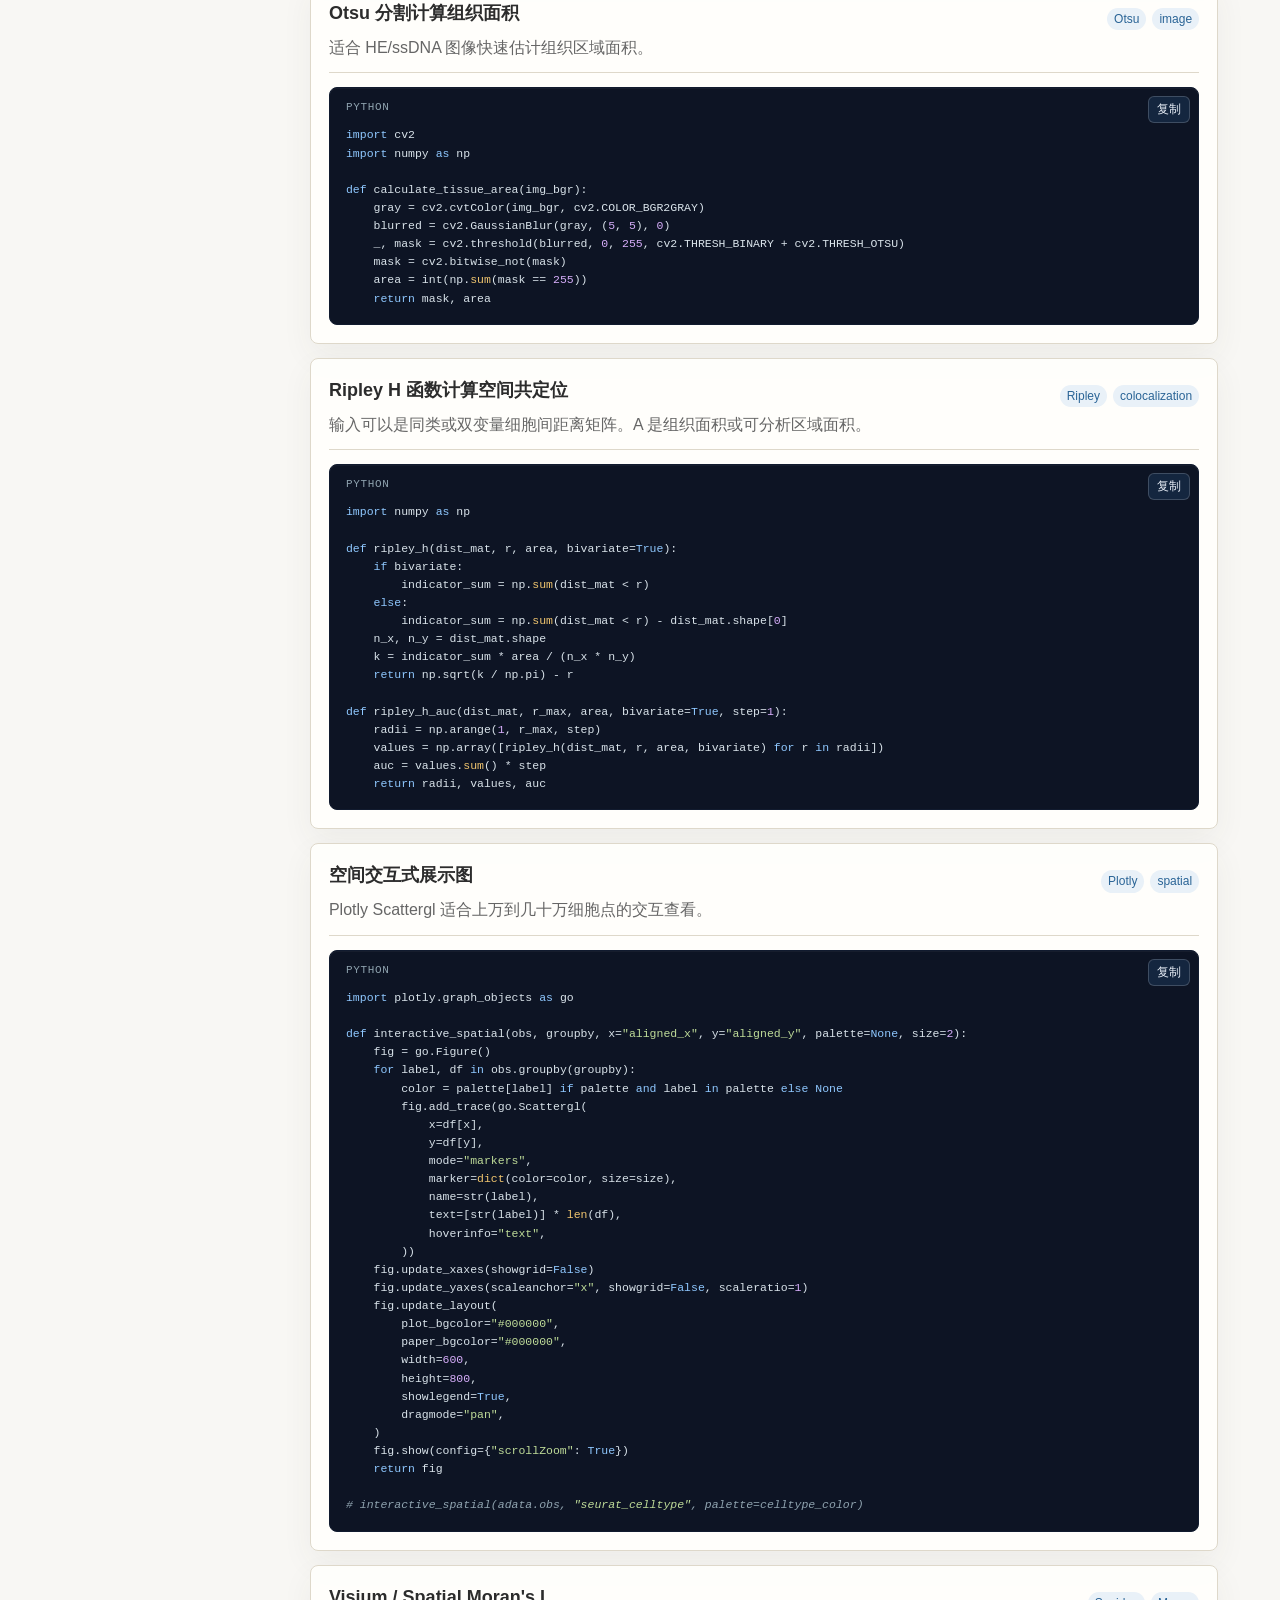
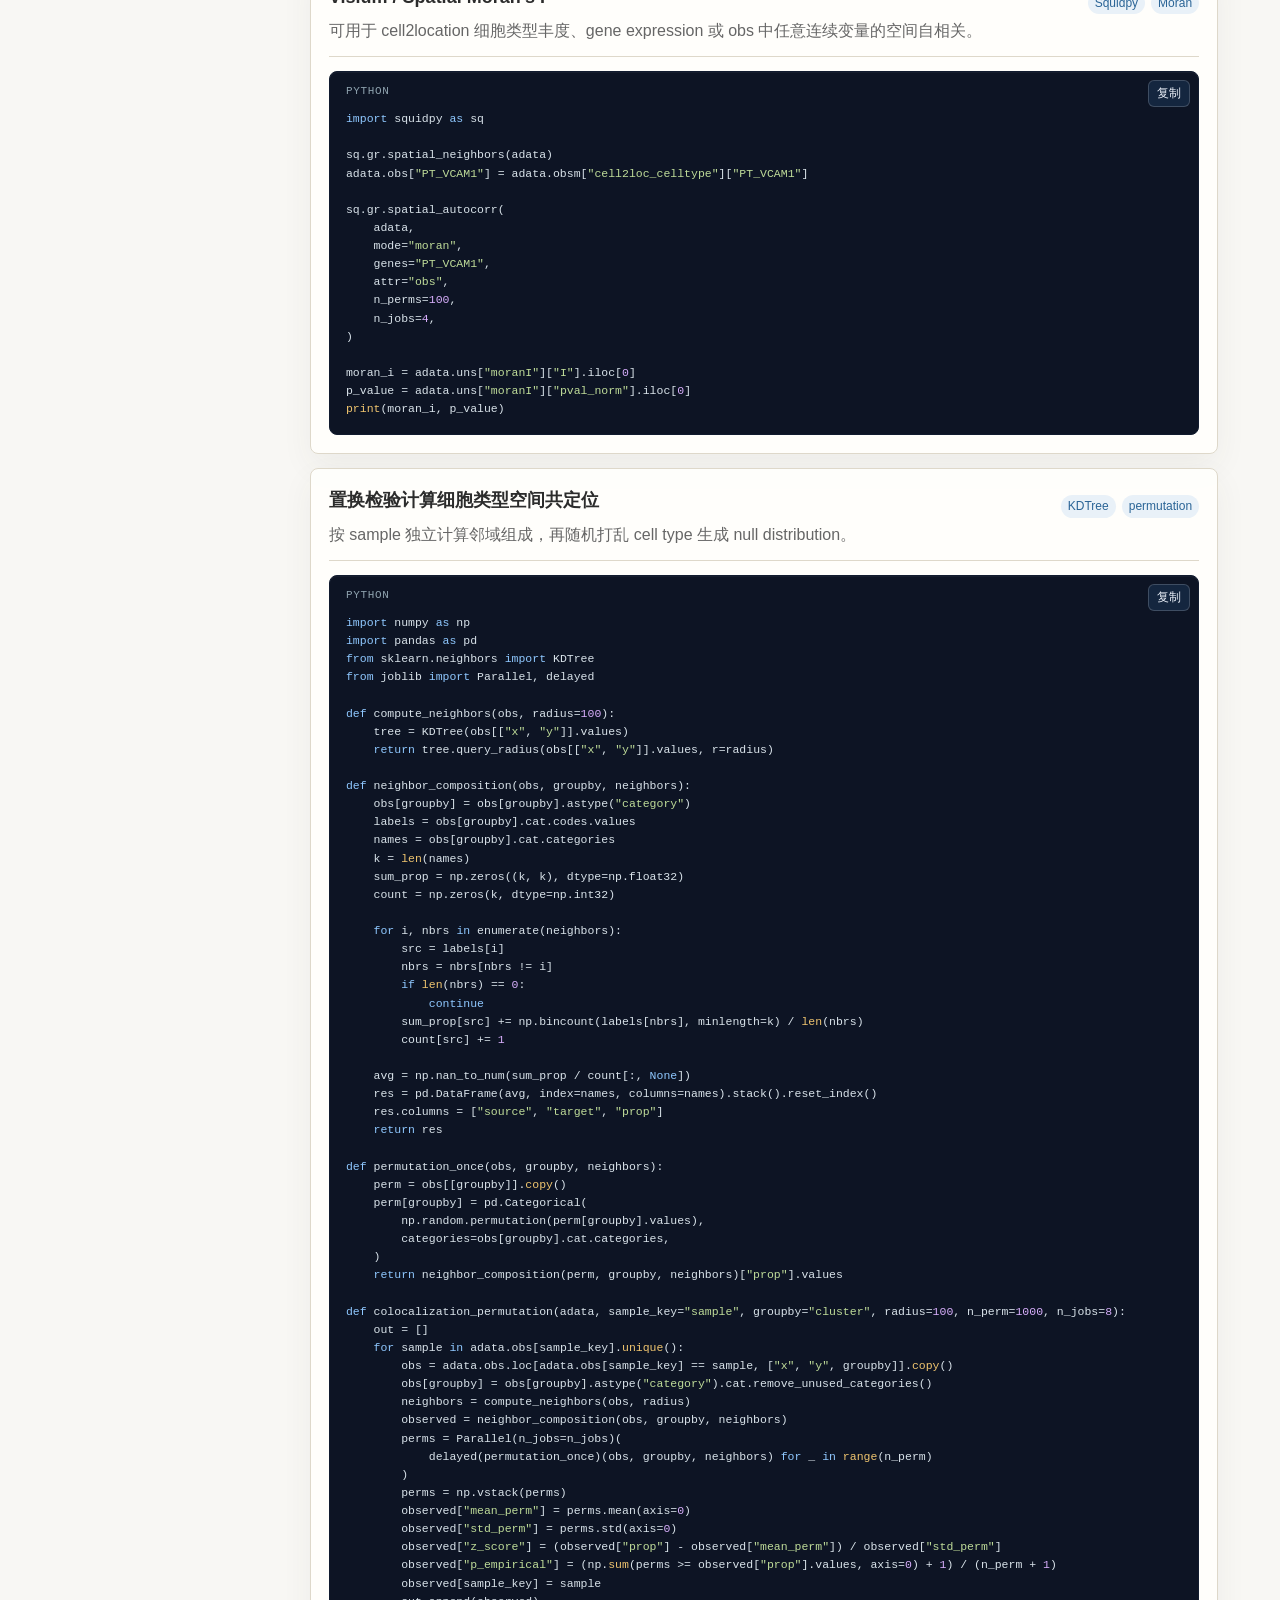
==== commit 64735d96: "Refine resources and Cookbook highlighting" ====
--- a/resources/bioinformatics_cookbook.html
+++ b/resources/bioinformatics_cookbook.html
@@ -1704,6 +1704,16 @@
         .replace(/>/g, "&gt;");
     }
 
+    function tokenKey(index) {
+      let value = index;
+      let letters = "";
+      do {
+        letters = String.fromCharCode(65 + (value % 26)) + letters;
+        value = Math.floor(value / 26) - 1;
+      } while (value >= 0);
+      return `\uE000${letters}\uE001`;
+    }
+
     function addCopyButton(pre) {
       if (pre.parentElement.classList.contains("code-wrap")) return;
       const wrapper = document.createElement("div");
@@ -1728,21 +1738,22 @@
       wrapper.appendChild(button);
     }
 
-    function highlightCode(codeEl) {
+    function prepareCodeBlock(codeEl) {
       const lang = inferLanguage(codeEl.textContent);
       const pre = codeEl.closest("pre");
-      if (pre) pre.dataset.lang = lang;
-
+      if (!pre) return;
+
+      pre.dataset.lang = lang;
       const stash = [];
       let text = codeEl.textContent;
       const save = (html) => {
-        const key = `@@TOK${stash.length}@@`;
-        stash.push(html);
+        const key = tokenKey(stash.length);
+        stash.push({ key, html });
         return key;
       };
 
-      text = text.replace(/("""[\s\S]*?"""|'''[\s\S]*?'''|"(?:\\.|[^"\\])*"|'(?:\\.|[^'\\])*')/g, m =>
-        save(`<span class="tok-string">${escapeHtml(m)}</span>`)
+      text = text.replace(/("""[\s\S]*?"""|'''[\s\S]*?'''|"(?:\\.|[^"\\])*"|'(?:\\.|[^'\\])*')/g, match =>
+        save(`<span class="tok-string">${escapeHtml(match)}</span>`)
       );
 
       text = text.replace(/(^|\s)(#.*)$/gm, (_, lead, comment) =>
@@ -1750,26 +1761,42 @@
       );
 
       let html = escapeHtml(text);
-      html = html.replace(/\b(\d+(?:\.\d+)?)\b/g, '<span class="tok-number">$1</span>');
-
-      const commonBuiltins = "print|len|range|list|set|dict|sorted|min|max|sum|open|copy|head|subset|data\\.frame|read\\.csv|write\\.csv|factor|unique|c";
-      html = html.replace(new RegExp(`\\b(${commonBuiltins})\\b`, "g"), '<span class="tok-builtin">$1</span>');
+      html = html.replace(/\b\d+(?:\.\d+)?\b/g, match =>
+        save(`<span class="tok-number">${match}</span>`)
+      );
+
+      const builtins = "print|len|range|list|set|dict|sorted|min|max|sum|open|copy|head|subset|data\\.frame|read\\.csv|write\\.csv|factor|unique|c";
+      html = html.replace(new RegExp(`\\b(${builtins})\\b`, "g"), match =>
+        save(`<span class="tok-builtin">${match}</span>`)
+      );
 
       if (lang === "python") {
-        html = html.replace(/\b(import|from|as|def|return|for|in|if|elif|else|with|lambda|class|try|except|raise|True|False|None|and|or|not|is|while|break|continue)\b/g, '<span class="tok-keyword">$1</span>');
+        html = html.replace(/\b(import|from|as|def|return|for|in|if|elif|else|with|lambda|class|try|except|raise|True|False|None|and|or|not|is|while|break|continue)\b/g, match =>
+          save(`<span class="tok-keyword">${match}</span>`)
+        );
       } else if (lang === "r") {
-        html = html.replace(/\b(function|library|if|else|for|in|return|TRUE|FALSE|NULL|subset|factor|levels|lapply|sapply)\b/g, '<span class="tok-keyword">$1</span>');
-        html = html.replace(/(&lt;-|%&gt;%)/g, '<span class="tok-keyword">$1</span>');
+        html = html.replace(/\b(function|library|if|else|for|in|return|TRUE|FALSE|NULL|subset|factor|levels|lapply|sapply)\b/g, match =>
+          save(`<span class="tok-keyword">${match}</span>`)
+        );
+        html = html.replace(/(&lt;-|%&gt;%)/g, match =>
+          save(`<span class="tok-keyword">${match}</span>`)
+        );
       } else {
-        html = html.replace(/\b(export|for|do|done|if|then|fi|cd|mkdir|cat|parallel|wget|lftp|cellranger|cellranger-arc|conda|python)\b/g, '<span class="tok-keyword">$1</span>');
-        html = html.replace(/(\$\{?[A-Za-z_][A-Za-z0-9_]*\}?)/g, '<span class="tok-var">$1</span>');
+        html = html.replace(/\b(export|for|do|done|if|then|fi|cd|mkdir|cat|parallel|wget|lftp|cellranger|cellranger-arc|conda|python)\b/g, match =>
+          save(`<span class="tok-keyword">${match}</span>`)
+        );
+        html = html.replace(/\$\{?[A-Za-z_][A-Za-z0-9_]*\}?/g, match =>
+          save(`<span class="tok-var">${match}</span>`)
+        );
       }
 
-      stash.forEach((value, i) => {
-        html = html.replaceAll(`@@TOK${i}@@`, value);
-      });
+      for (let i = stash.length - 1; i >= 0; i -= 1) {
+        const { key, html: tokenHtml } = stash[i];
+        html = html.replaceAll(key, tokenHtml);
+      }
+
       codeEl.innerHTML = html;
-      if (pre) addCopyButton(pre);
+      addCopyButton(pre);
     }
 
     document.querySelectorAll("a[href^='http']").forEach((link) => {
@@ -1777,7 +1804,7 @@
       link.rel = "noopener noreferrer";
     });
 
-    document.querySelectorAll("pre code").forEach(highlightCode);
+    document.querySelectorAll("pre code").forEach(prepareCodeBlock);
 
     const search = document.getElementById("search");
     const items = Array.from(document.querySelectorAll(".searchable"));
